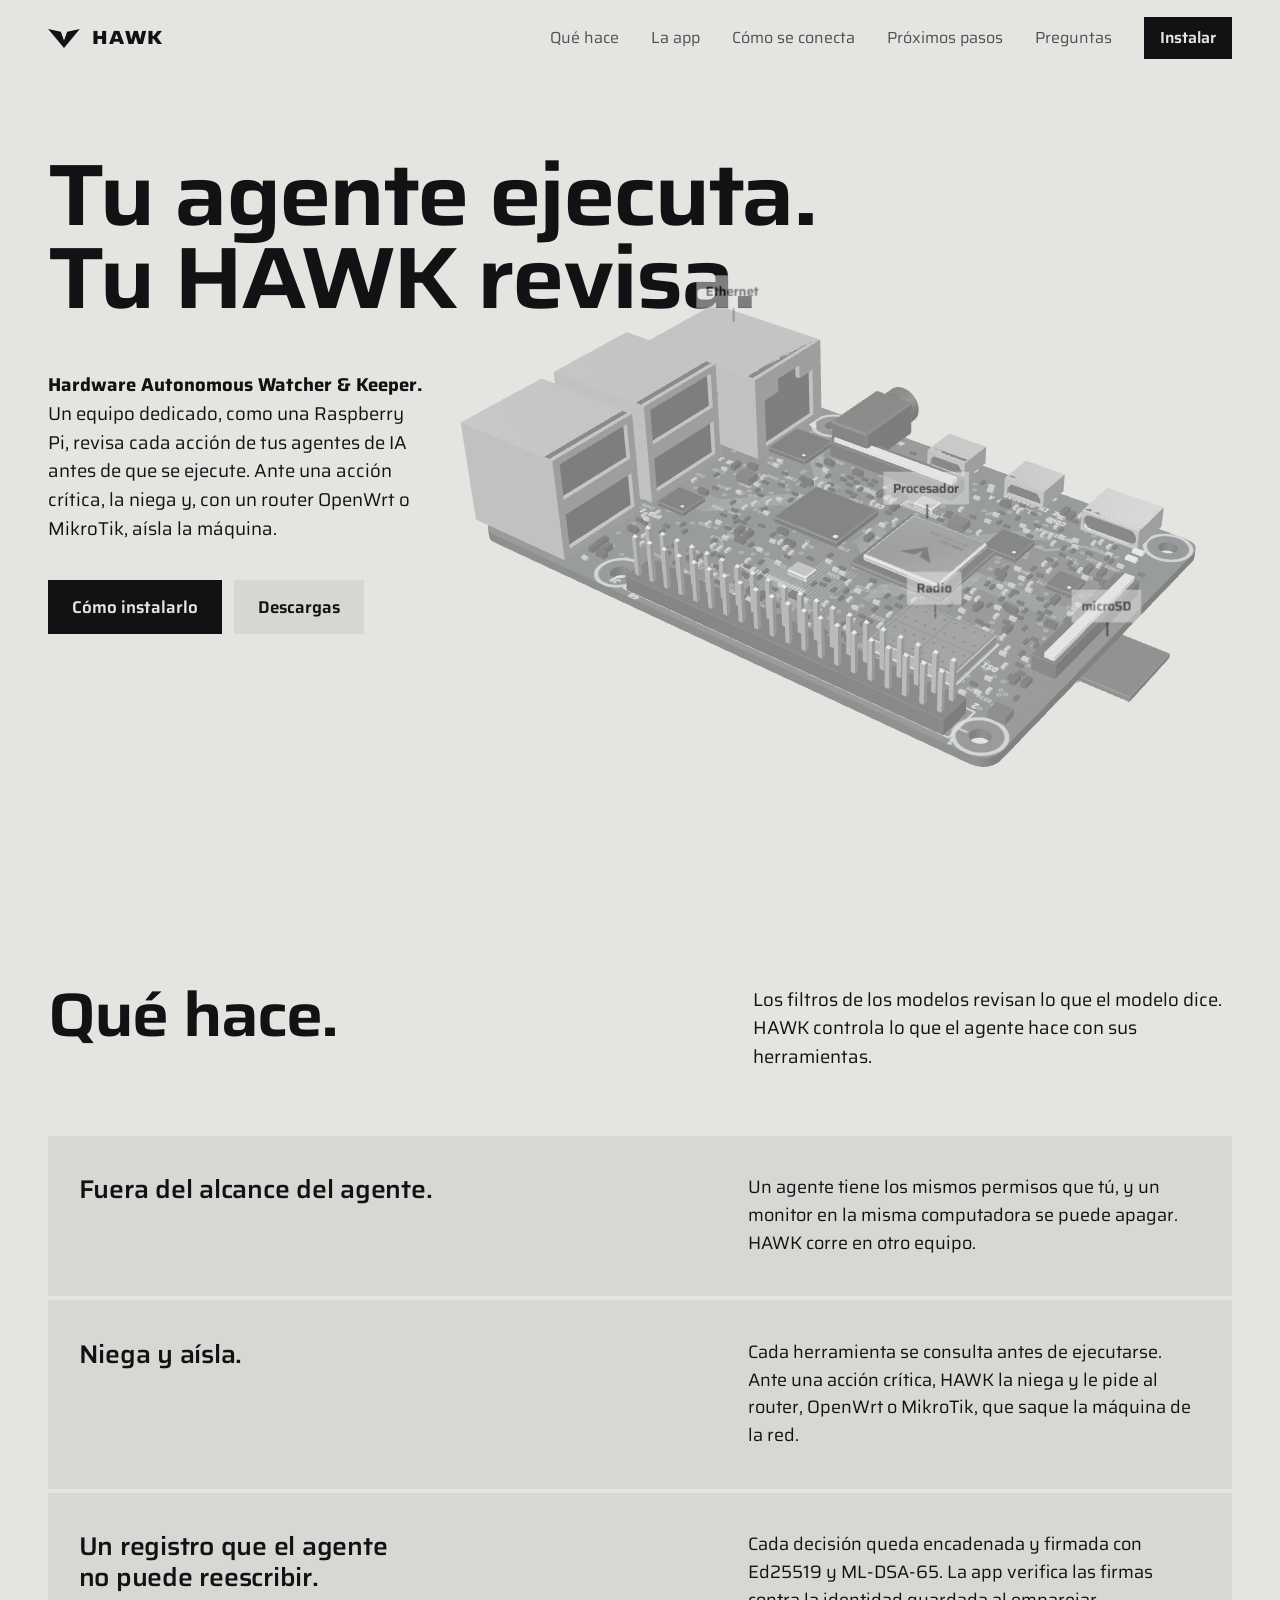
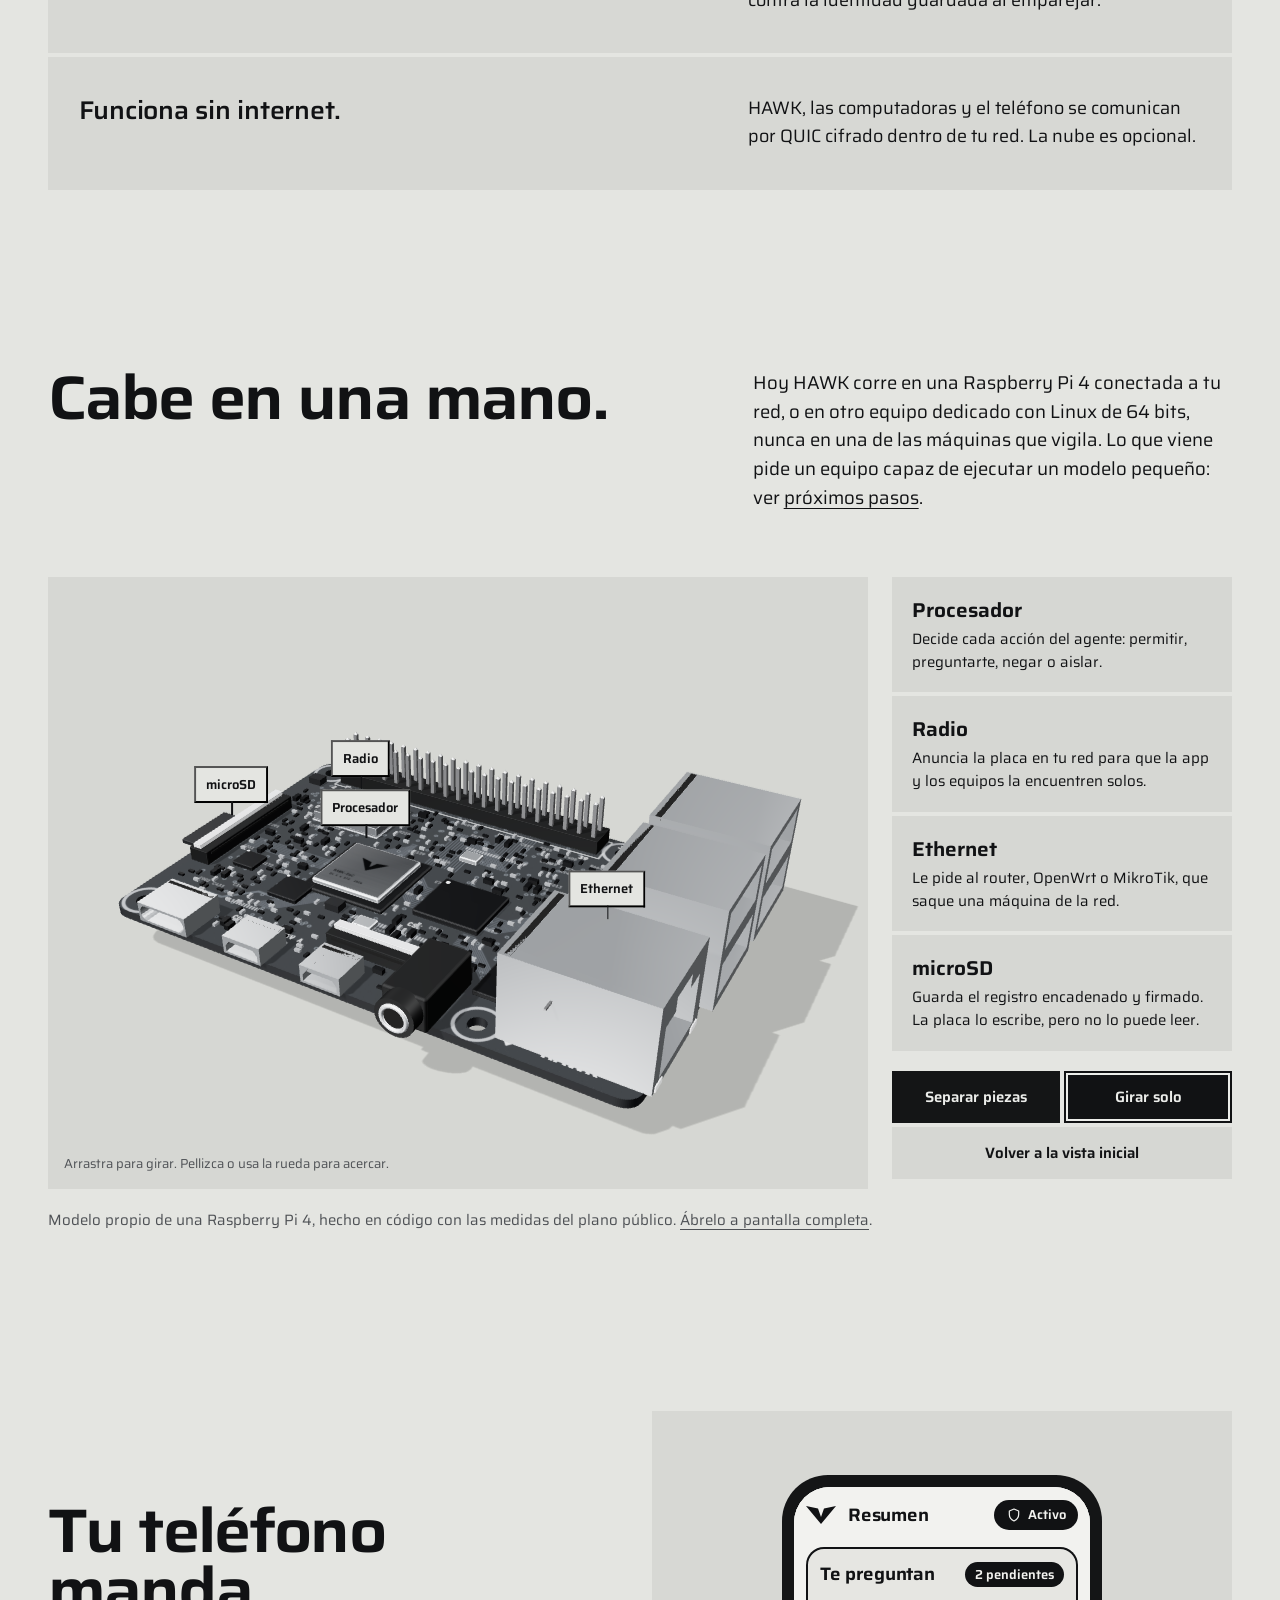
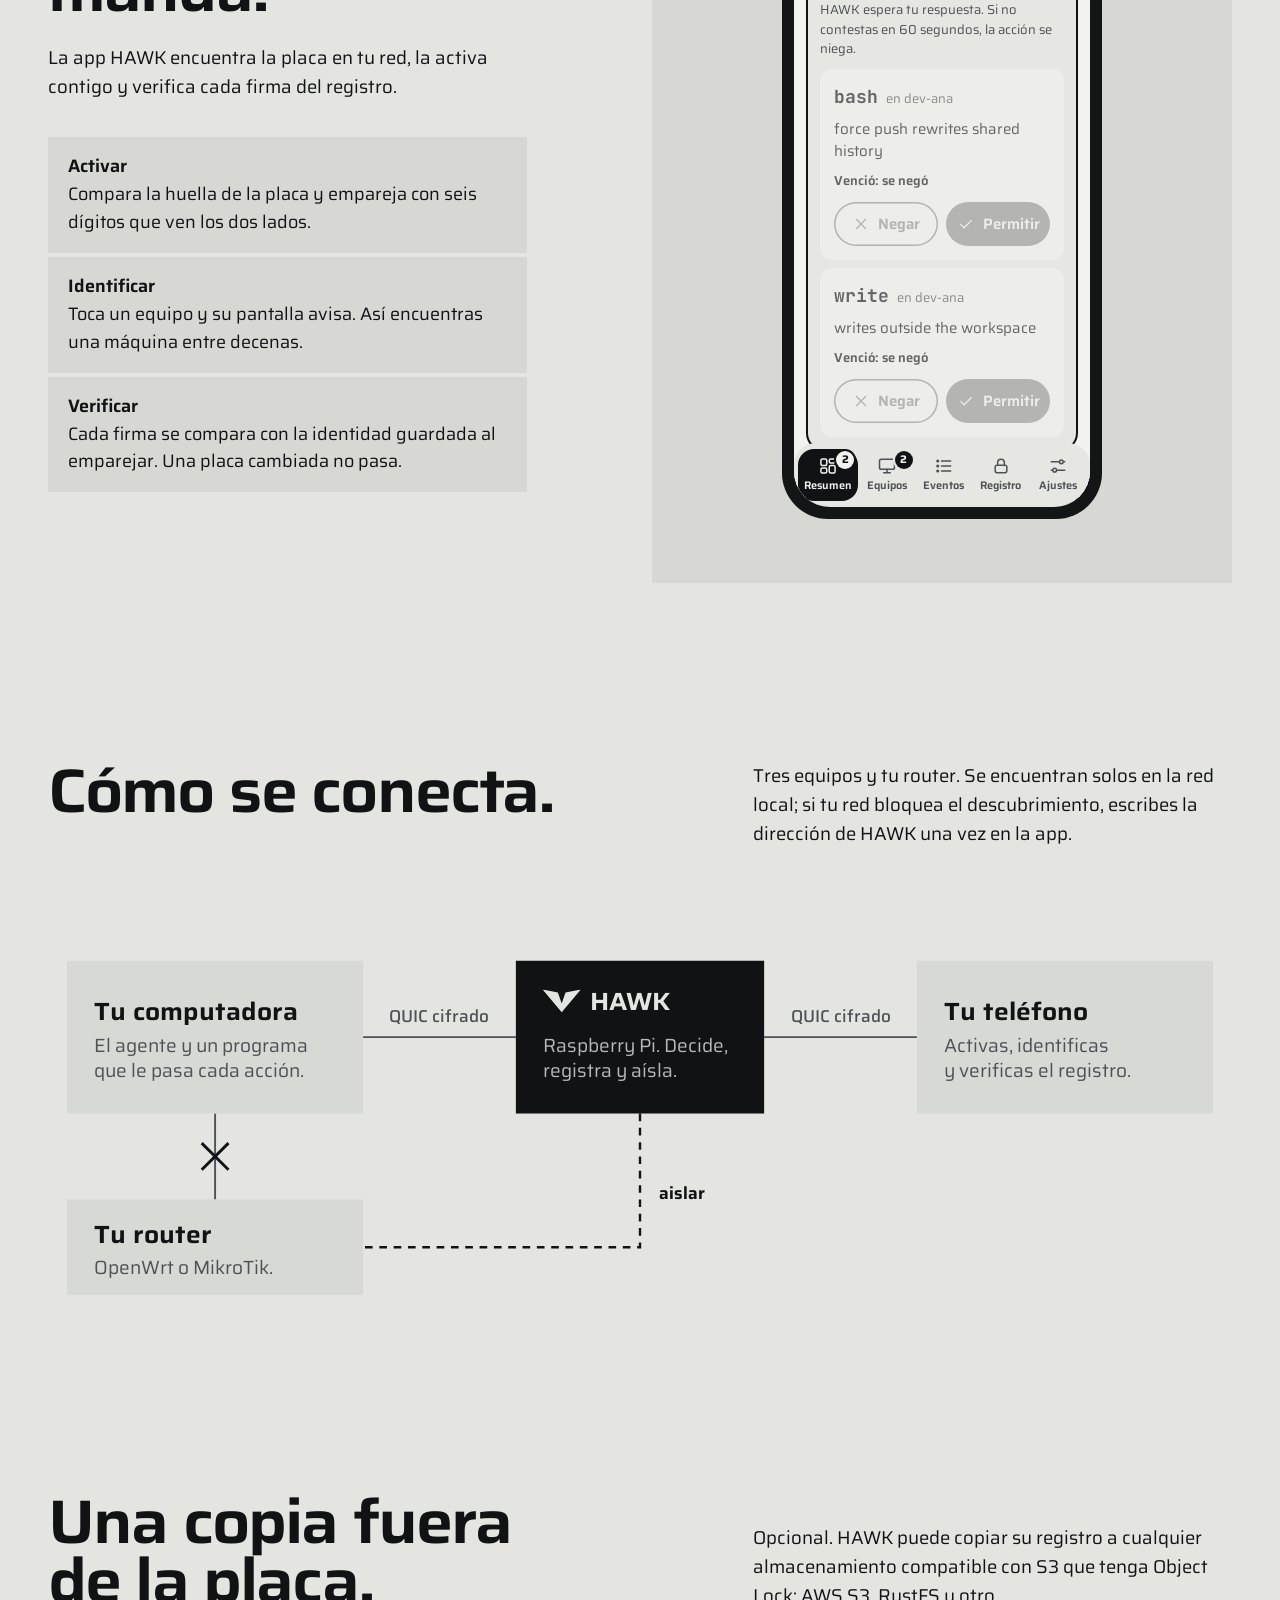
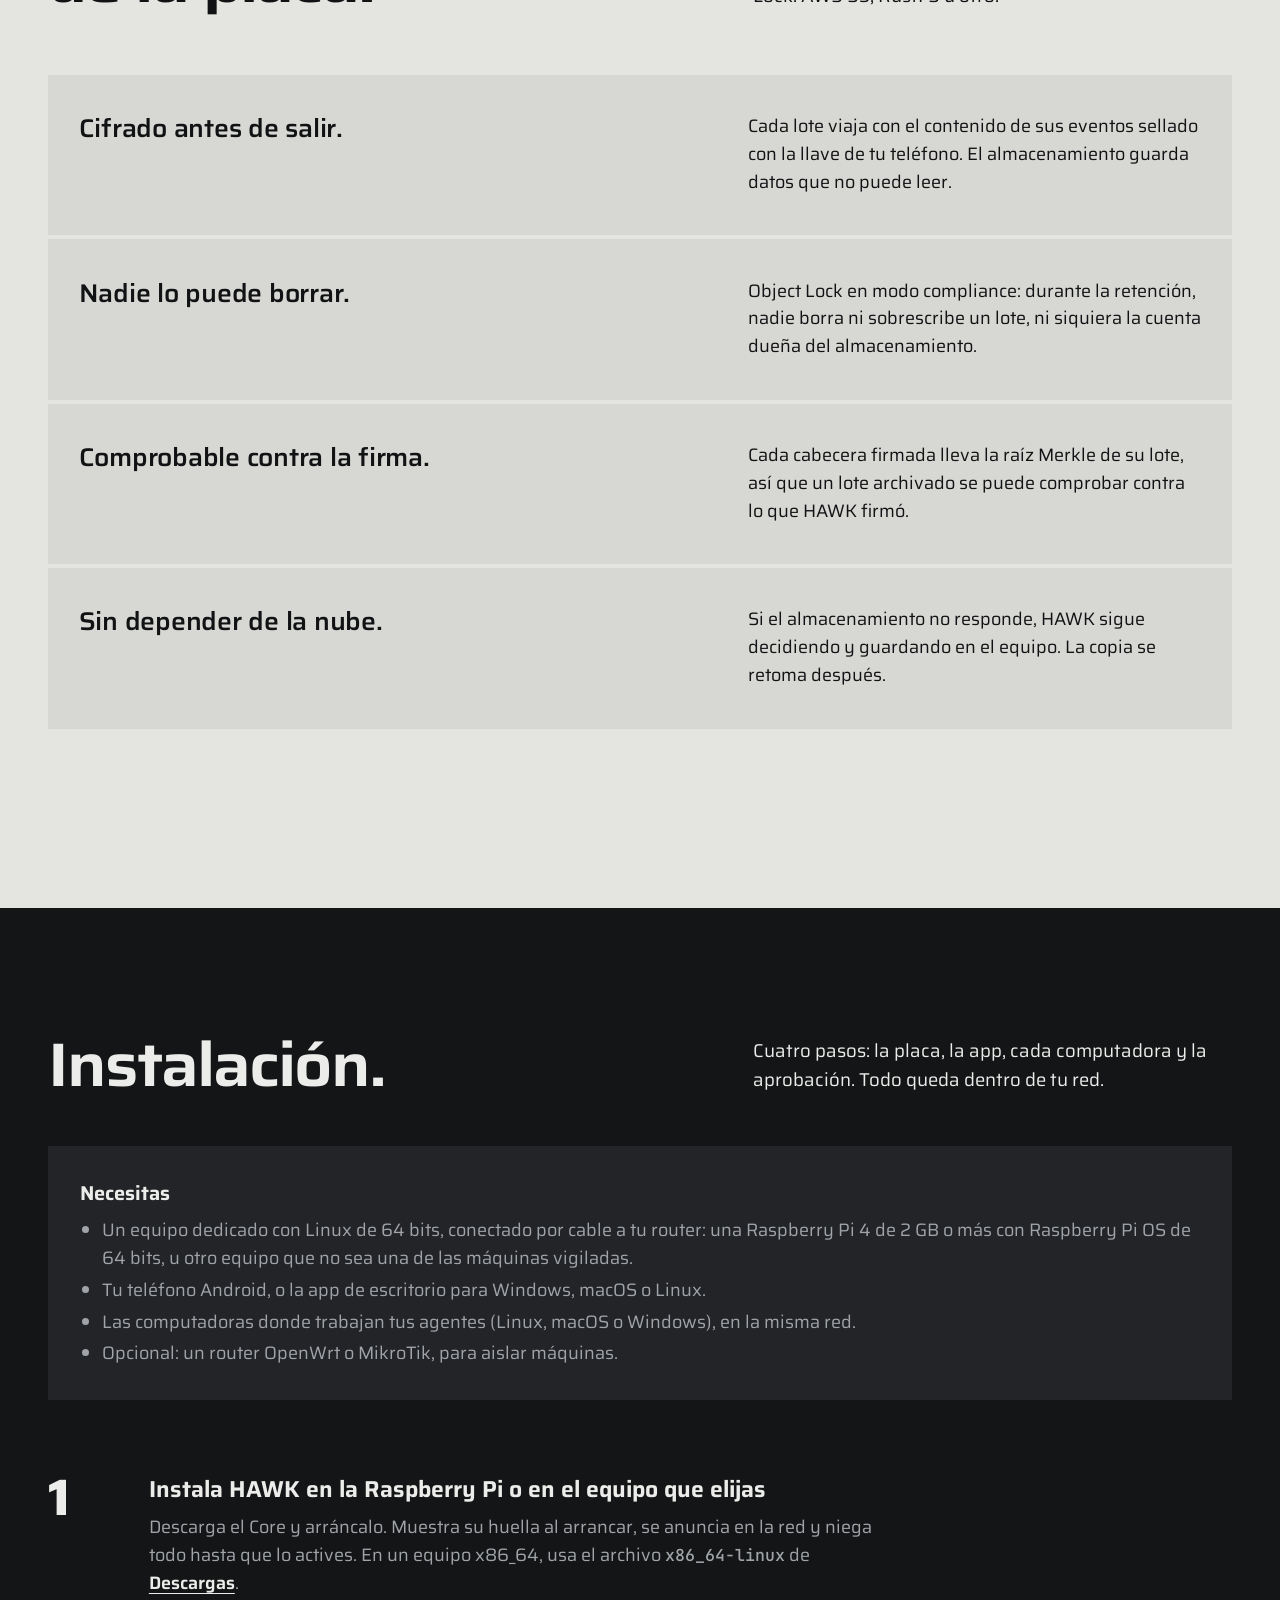
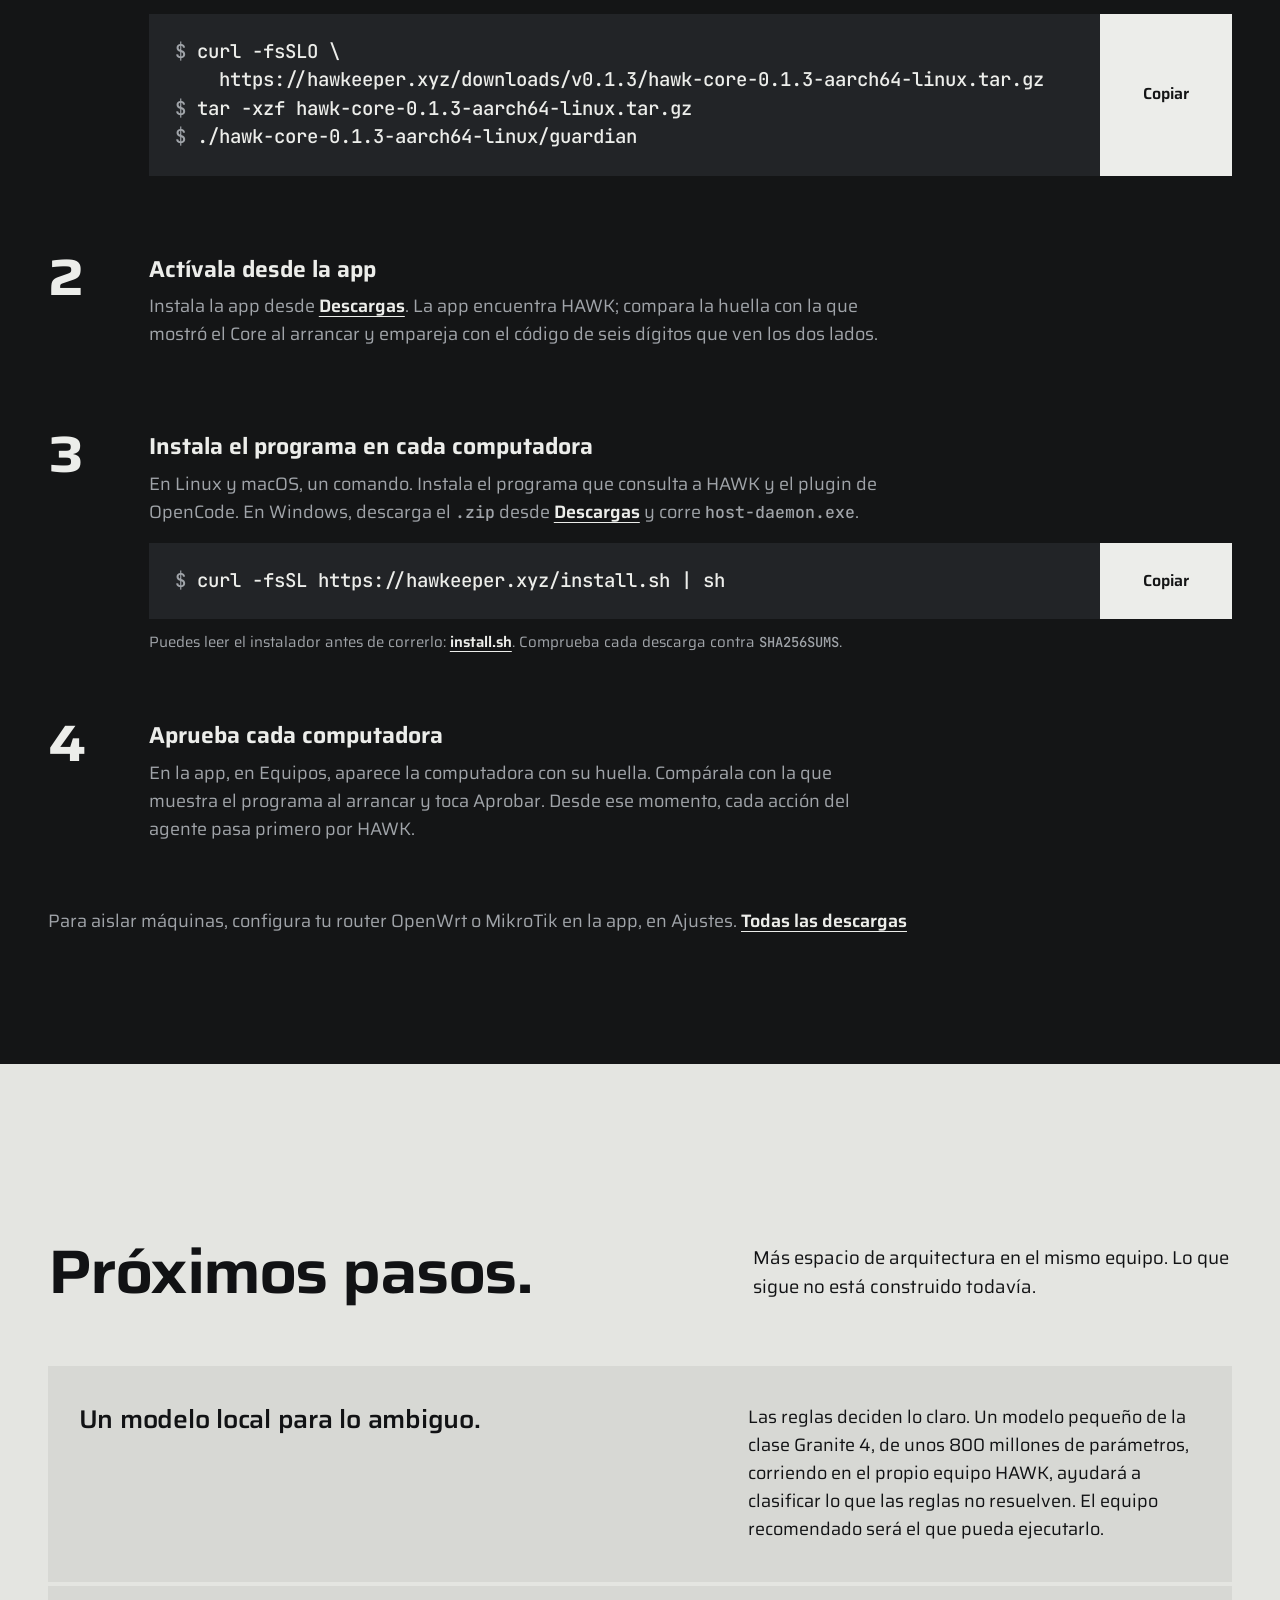
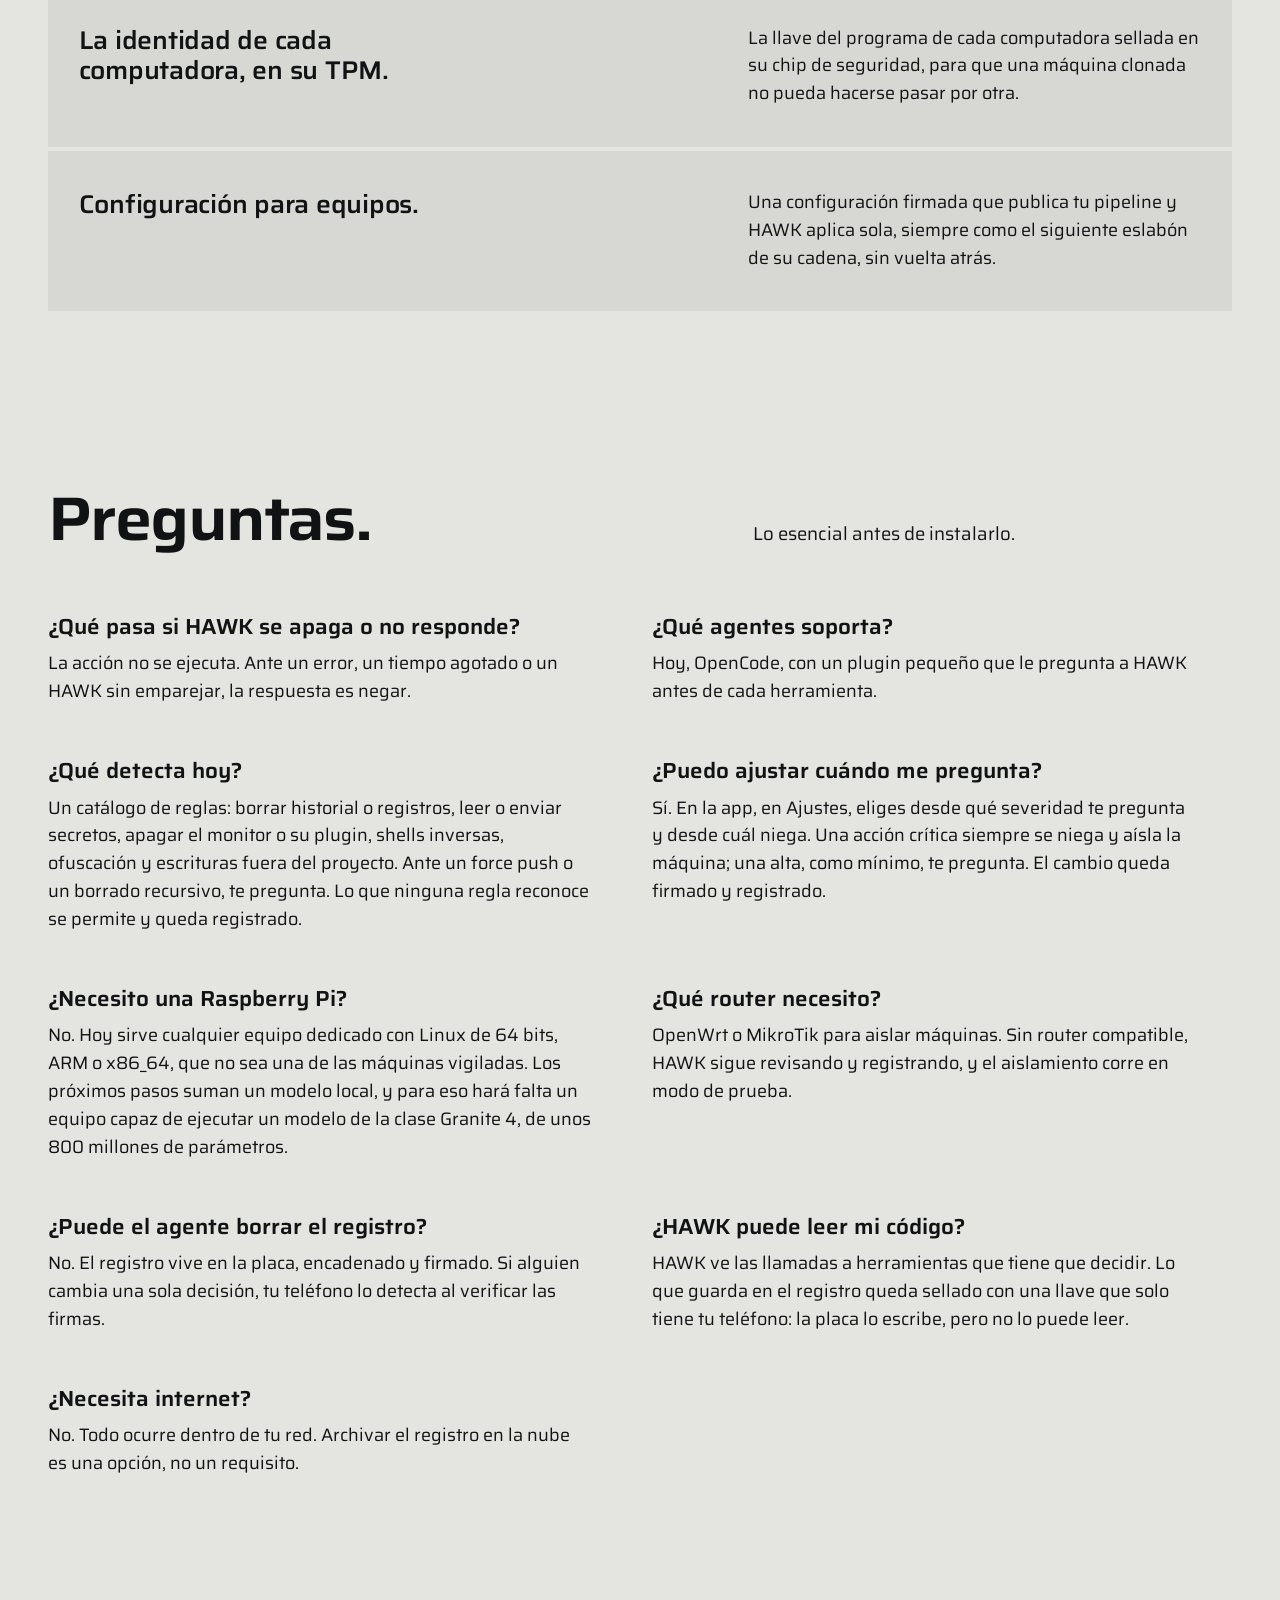
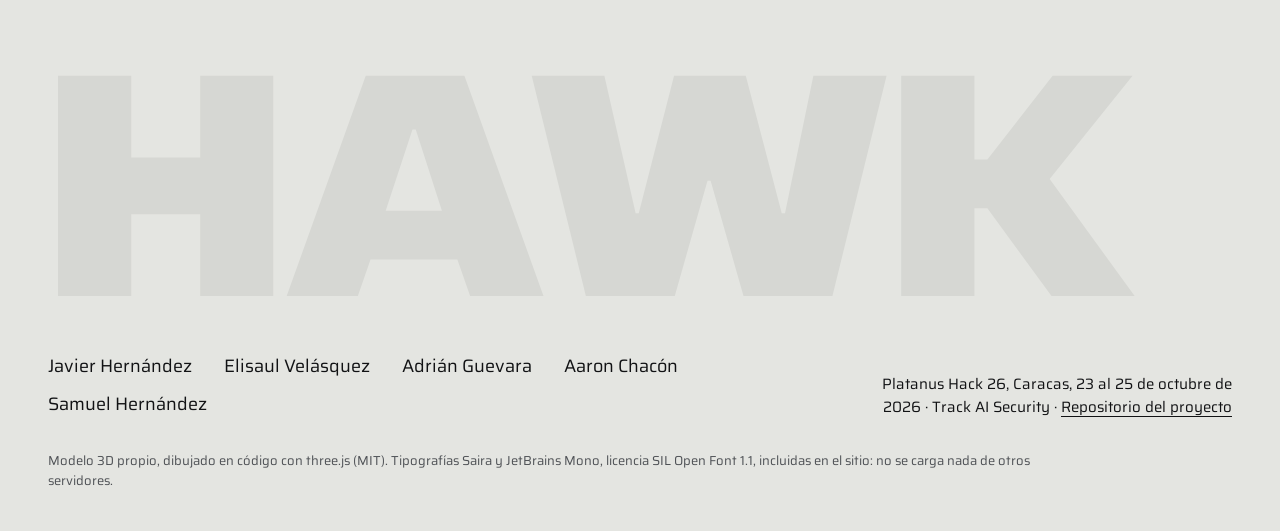
==== misc/landing/index.html @ 06e311ef "chore: installer and landing on 0.1.3; no .idsig next to the APK Co-Authored-By: Claude Opus 5.5 <no" ====
<!doctype html>
<html lang="es">
<head>
<meta charset="utf-8">
<meta name="viewport" content="width=device-width, initial-scale=1">
<title>HAWK</title>
<meta name="description" content="Tu agente ejecuta. Tu HAWK revisa. Un equipo aparte, como una Raspberry Pi, revisa cada acción de tu agente de IA antes de que ocurra.">
<meta property="og:title" content="HAWK">
<meta property="og:description" content="Tu agente ejecuta. Tu HAWK revisa. Un equipo aparte, como una Raspberry Pi, revisa cada acción de tu agente de IA antes de que ocurra.">
<meta property="og:type" content="website">
<meta name="theme-color" content="#E4E5E1">
<link rel="icon" href="hawk-mark.svg" type="image/svg+xml">
<link rel="preload" href="fonts/saira-latin-wdth-normal.woff2" as="font" type="font/woff2" crossorigin>
<script type="importmap">{ "imports": { "three": "./vendor/three.module.min.js" } }</script>
<style>
@font-face { font-family: "Saira"; src: url("fonts/saira-latin-wdth-normal.woff2") format("woff2"); font-weight: 100 900; font-stretch: 50% 125%; font-display: swap; }
@font-face { font-family: "JetBrains Mono"; src: url("fonts/jetbrains-mono-latin-wght-normal.woff2") format("woff2"); font-weight: 100 800; font-display: swap; }
/* Tokens ------------------------------------------------------------------
   Grey and black only. Light grey ground, black ink; the console, the
   install band and the phone are the night surfaces. No hue anywhere.
   Full spec: DESIGN.md next to this file. */
:root {
  --ground: #E4E5E1;
  --raised: #D6D7D3;
  --raised-a: rgba(214, 215, 211, .92);
  --sunk: #CACBC6;
  --ink: #111214;
  --ink-2: #4E5155;
  --line: #B9BAB5;
  --night: #141516;
  --night-2: #222427;
  --night-3: #3A3D41;
  --night-ink: #ECEDEA;
  --night-ink-2: #A0A4A9;

  --sans: "Saira", system-ui, sans-serif;
  --mono: "JetBrains Mono", ui-monospace, Menlo, monospace;
  --margin: clamp(16px, 4vw, 48px);
  --max: 1320px;
  --col-gap: 24px;
  --gap-section: clamp(120px, 14vw, 208px);
  --ease-out: cubic-bezier(.16, 1, .3, 1);
  color-scheme: light;
}

* { box-sizing: border-box; }
html { -webkit-text-size-adjust: 100%; scroll-behavior: smooth; scrollbar-color: #9C9E9A var(--ground); }
body {
  margin: 0; background: var(--ground); color: var(--ink);
  font: 400 18px/1.55 var(--sans); font-variation-settings: "wdth" 100;
  -webkit-font-smoothing: antialiased; overflow-x: hidden; caret-color: var(--ink);
}
::selection { background: var(--ink); color: var(--ground); }
a { color: inherit; text-underline-offset: 4px; text-decoration-thickness: 1px; }
:focus-visible { outline: 2px solid var(--ink); outline-offset: 3px; }
.night :focus-visible, .console :focus-visible { outline-color: var(--night-ink); }
button { font: inherit; color: inherit; }
img { display: block; max-width: 100%; }
p { margin: 0; }
code { font-family: var(--mono); font-size: .86em; font-variant-ligatures: none; }
.frame { width: 100%; max-width: var(--max); margin: 0 auto; padding: 0 var(--margin); }
.grid { display: grid; grid-template-columns: repeat(12, 1fr); column-gap: var(--col-gap); }

/* Type: one family. Saira's width axis does the talking: expanded and heavy
   for display, normal width for reading. Five sizes. */
.d1, .d2 {
  margin: 0; font-weight: 640; letter-spacing: -0.03em; line-height: .96;
  font-variation-settings: "wdth" 116; text-wrap: balance;
}
.d1 { font-size: clamp(46px, 6.8vw, 96px); }
.d2 { font-size: clamp(34px, 4.8vw, 72px); }
.s3 { margin: 0; font-size: clamp(22px, 2vw, 30px); line-height: 1.2; font-weight: 560; letter-spacing: -0.01em; font-variation-settings: "wdth" 108; text-wrap: balance; }
.lede { font-size: clamp(18px, 1.45vw, 21px); max-width: 34rem; }
.small { font-size: 15px; }

/* Bar ---------------------------------------------------------------------- */
.bar .frame { display: flex; align-items: center; justify-content: space-between; height: 76px; }
.wordmark { display: inline-flex; align-items: center; gap: 12px; text-decoration: none;
  font-weight: 760; font-size: 19px; letter-spacing: .06em; font-variation-settings: "wdth" 125; }
.wordmark svg { width: 32px; height: 19px; }
.bar nav { display: flex; align-items: center; gap: 32px; font-size: 16px; }
.bar nav a { text-decoration: none; color: var(--ink-2); transition: color .2s; white-space: nowrap; }
.bar nav a:hover { color: var(--ink); }
.bar nav a.act { color: var(--ground); background: var(--ink); padding: 9px 16px; font-weight: 600; transition: background-color .2s; }
.bar nav a.act:hover { background: var(--ink-2); color: var(--ground); }

/* Buttons: square corners, one fill ----------------------------------------- */
.btn {
  display: inline-flex; align-items: center; height: 54px; padding: 0 24px;
  font: 600 17px var(--sans); text-decoration: none; cursor: pointer; border: 0;
  transition: background-color .2s, color .2s, transform .15s var(--ease-out);
}
.btn:active { transform: translateY(1px); }
.btn.primary { background: var(--ink); color: var(--ground); }
.btn.primary:hover { background: var(--ink-2); }
.btn.plain { background: var(--raised); color: var(--ink); }
.btn.plain:hover { background: var(--sunk); }

/* Hero --------------------------------------------------------------------- */
.hero { padding-top: clamp(40px, 6vw, 88px); }
.hero h1 { grid-column: 1 / -1; }
.hero-copy { grid-column: 1 / span 4; padding-top: clamp(32px, 4vw, 56px); }
.hero-copy .lede { margin-bottom: 36px; }
.actions { display: flex; flex-wrap: wrap; gap: 12px; }
.hero-copy .event { margin-top: 40px; color: var(--ink-2); }
.pi-slot { grid-column: 5 / -1; height: clamp(300px, 38vw, 560px); }
.board-fallback { grid-column: 5 / -1; margin-top: clamp(8px, 2vw, 24px); display: none; }
.no-3d .board-fallback, html:not(.js) .board-fallback { display: block; }
.no-3d .pi-slot, html:not(.js) .pi-slot { display: none; }
.board { display: block; width: 100%; height: auto; overflow: visible; }

/* The board as background: one fixed canvas under everything. */
#pi-bg { position: fixed; inset: 0; width: 100%; height: 100%; z-index: 0; pointer-events: none; opacity: 0; }
.bar, main, footer { position: relative; z-index: 1; }
.pi-tags { position: fixed; inset: 0; z-index: 3; pointer-events: none; opacity: 0; transition: opacity .4s; }
.ptag {
  position: absolute; left: 0; top: 0; pointer-events: auto; white-space: nowrap; text-decoration: none;
  font: 600 13px var(--sans); background: var(--ground); color: var(--ink); padding: 6px 10px;
  transition: background-color .2s, color .2s; will-change: transform;
}
.ptag::after { content: ""; position: absolute; left: 50%; top: 100%; width: 1.5px; height: 14px; background: var(--ink); }
.ptag:hover { background: var(--ink); color: var(--ground); }

/* Board drawing: a geometric diagram, not a picture */
.b-pcb { fill: var(--raised); stroke: var(--line); stroke-width: 2; }
.b-part { fill: var(--sunk); stroke: #8E9195; stroke-width: 2; }
.b-hot { fill: var(--sunk); stroke: var(--ink); stroke-width: 3.5; }
.b-pin { fill: #7A7D81; }
.b-trace { fill: none; stroke: #BDBEB9; stroke-width: 3; stroke-linecap: round; stroke-linejoin: round; }
.b-live { fill: none; stroke: var(--ink); stroke-width: 3.5; stroke-linecap: round; stroke-linejoin: round; }
.b-hole { fill: var(--ground); stroke: #8E9195; stroke-width: 2; }
.b-lead { fill: none; stroke: var(--ink); stroke-width: 1.5; }
.b-dot { fill: var(--ink); }
.b-t { fill: var(--ink); font: 600 25px var(--sans); font-variation-settings: "wdth" 110; }
.b-s { fill: var(--ink-2); font: 400 21px var(--sans); }
.b-ghost { fill: none; stroke: #8E9195; stroke-width: 2; stroke-dasharray: 6 6; }
.parts-list { display: none; }

/* Stream: real decisions scrolling, the way the event runs its sponsors ---- */
.stream { margin-top: clamp(48px, 6vw, 80px); background: var(--night); color: var(--night-ink); overflow: hidden; }
.stream-track { display: flex; gap: 56px; width: max-content; padding: 18px 0; animation: run 48s linear infinite; }
.stream span { white-space: nowrap; }
.stream code { color: var(--night-ink-2); font-size: 14px; }
.stream b { font-weight: 600; font-size: 15px; margin-left: 12px; }
.stream b.no { color: var(--night); background: var(--night-ink); padding: 2px 8px; }
@keyframes run { to { transform: translateX(-50%); } }

/* Sections ----------------------------------------------------------------- */
.section { padding-top: var(--gap-section); }
.section-head { margin-bottom: clamp(40px, 5vw, 72px); }
.section-head h2 { grid-column: 1 / span 7; }
.section-head .lede { grid-column: 8 / -1; align-self: end; }

/* Try it: the live thing --------------------------------------------------- */
.try { display: grid; grid-template-columns: 5fr 7fr; gap: var(--col-gap); align-items: stretch; }
.picker { display: grid; gap: 4px; align-content: start; }
.pick {
  display: grid; grid-template-columns: 1fr auto; align-items: center; gap: 16px; text-align: left;
  background: var(--raised-a); border: 0; padding: 18px 20px; cursor: pointer;
  transition: background-color .2s, color .2s, transform .15s var(--ease-out);
}
.pick:hover { background: var(--sunk); }
.pick:active { transform: translateX(2px); }
.pick[aria-pressed="true"] { background: var(--ink); color: var(--ground); }
.pick code { font-size: 15px; overflow-wrap: anywhere; }
.pick .tool { opacity: .6; margin-right: 8px; }
.pick .go { font-size: 14px; font-weight: 600; white-space: nowrap; }

.console { background: var(--night); color: var(--night-ink); display: flex; flex-direction: column; min-height: 480px; outline: 2px solid transparent; outline-offset: -2px; transition: outline-color .3s; }
.console.cut { outline-color: var(--night-ink); }
.console-top { display: flex; justify-content: space-between; gap: 16px; padding: 18px 22px; background: var(--night-2); font-size: 15px; color: var(--night-ink-2); }
.net { display: inline-flex; align-items: center; gap: 10px; transition: color .3s; }
.net i { width: 9px; height: 9px; background: var(--night-ink-2); transition: background-color .3s; }
.console.cut .net { color: var(--night-ink); }
.console.cut .net i { background: var(--night-ink); }
.log { list-style: none; margin: 0; padding: 14px 0; flex: 1; }
.log li { padding: 14px 22px; display: grid; grid-template-columns: 1fr auto; gap: 8px 20px; align-items: baseline; }
.log .call { font-size: 15px; overflow-wrap: anywhere; }
.log .call .tool { color: var(--night-ink-2); margin-right: 8px; }
.log .why { grid-column: 1 / -1; font-size: 15px; color: var(--night-ink-2); }
.verdict { font-size: 14px; font-weight: 650; padding: 4px 10px; background: var(--night-2); color: var(--night-ink-2); white-space: nowrap; outline: 1.5px solid transparent; outline-offset: -1.5px; }
.verdict[data-v="allow"] { color: var(--night-ink); }
.verdict[data-v="ask"] { color: var(--night-ink); background: var(--night-3); }
.verdict[data-v="deny"] { color: var(--night-ink); background: transparent; outline-color: var(--night-ink); }
.verdict[data-v="contain"] { color: var(--night); background: var(--night-ink); }
.console-foot { display: flex; justify-content: space-between; align-items: center; padding: 14px 22px 18px; font-size: 14px; color: var(--night-ink-2); }
.reset { background: none; border: 0; color: var(--night-ink); cursor: pointer; text-decoration: underline; text-underline-offset: 4px; font-size: 14px; padding: 6px 0; }
.reset:hover { color: #fff; }

/* Why another device: claim, then proof ------------------------------------ */
.claims { list-style: none; margin: 0; padding: 0; display: grid; gap: 4px; }
.claims li { background: var(--raised-a); padding: clamp(28px, 3vw, 40px) clamp(20px, 2.4vw, 32px); }
.claims .s3 { grid-column: 1 / span 6; }
.claims p { grid-column: 8 / -1; }

/* Hardware: the board in 3D, in the page ----------------------------------- */
.explorer { display: grid; grid-template-columns: minmax(0, 1fr) 340px; gap: var(--col-gap); }
.stage { position: relative; background: var(--raised); height: clamp(440px, 68vh, 720px); overflow: hidden; touch-action: pan-y; }
.stage canvas { display: block; width: 100%; height: 100%; cursor: grab; touch-action: none; }
.stage canvas:active { cursor: grabbing; }
.stage .hint { position: absolute; left: 16px; bottom: 14px; font-size: 13px; color: var(--ink-2); pointer-events: none; }
.stage .loading { position: absolute; inset: 0; display: grid; place-items: center; padding: 24px; text-align: center; color: var(--ink-2); font-size: 15px; }
.stage .ptag { background: var(--ground); }
.stage .ptag[aria-pressed="true"] { background: var(--ink); color: var(--ground); }
.stage .ptag.far { opacity: .35; }
.stage.picked .ptag:not([aria-pressed="true"]) { opacity: 0; pointer-events: none; }
.side { display: flex; flex-direction: column; gap: 4px; min-width: 0; }
.part { text-align: left; background: var(--raised); border: 0; padding: 18px 20px; cursor: pointer; transition: background-color .2s, color .2s, transform .15s var(--ease-out); }
.part:hover { background: var(--sunk); }
.part:active { transform: translateX(2px); }
.part[aria-pressed="true"] { background: var(--ink); color: var(--ground); }
.part strong { display: block; font-weight: 640; font-size: 20px; font-variation-settings: "wdth" 108; }
.part span { display: block; font-size: 15px; margin-top: 2px; }
.controls { display: grid; grid-template-columns: 1fr 1fr; gap: 4px; margin-top: 16px; }
.ctl { border: 0; background: var(--night); color: var(--night-ink); font: 600 15px var(--sans); padding: 14px 12px; cursor: pointer; transition: background-color .2s; }
.ctl:hover { background: var(--night-2); }
.ctl[aria-pressed="true"] { background: var(--ink); outline: 2px solid var(--night-ink); outline-offset: -4px; }
.ctl.wide { grid-column: 1 / -1; background: var(--raised); color: var(--ink); }
.ctl.wide:hover { background: var(--sunk); }
.hw-link { margin-top: 20px; color: var(--ink-2); }

/* The phone: the real app (app/, a copy of witness/ui) in a frame ------------------------ */
.phone-row { align-items: center; }
.phone-copy { grid-column: 1 / span 5; }
.phone-copy .lede { margin-top: 24px; }
.does { list-style: none; margin: 36px 0 0; padding: 0; display: grid; gap: 4px; }
.does li { background: var(--raised-a); padding: 16px 20px; }
.does strong { display: block; font-weight: 620; }
.phone-stage { grid-column: 7 / -1; display: flex; justify-content: center; background: var(--raised-a); padding: clamp(32px, 5vw, 64px) 16px; }
.phone { width: 320px; max-width: 100%; background: var(--night); border-radius: 46px; padding: 12px; }
.screen { display: block; width: 100%; height: 620px; border: 0; background: #F2F2EF; border-radius: 36px; }

/* Install: the one dark band ----------------------------------------------- */
.install { margin-top: var(--gap-section); background: var(--night); color: var(--night-ink); padding: clamp(88px, 10vw, 148px) 0; }
.install .section-head { margin-bottom: clamp(36px, 4vw, 56px); }
.cmd { display: flex; align-items: stretch; background: var(--night-2); }
.cmd pre { margin: 0; flex: 1; padding: 24px 26px; overflow-x: auto; font: 500 clamp(14px, 1.5vw, 19px)/1.5 var(--mono); }
.cmd pre .q { color: var(--night-ink-2); }
.copy { flex: none; min-width: 132px; background: var(--night-ink); color: var(--night); border: 0; cursor: pointer; font-weight: 600; font-size: 16px; padding: 0 22px; transition: background-color .2s; }
.copy:hover, .copy.done { background: #fff; }
.install a { color: var(--night-ink); font-weight: 600; }
.install code { font: 500 .92em var(--mono); }
.need { background: var(--night-2); padding: clamp(22px, 3vw, 32px); }
.need strong { display: block; font-weight: 650; font-size: 20px; margin-bottom: 8px; }
.need ul { margin: 0; padding-left: 1.2em; color: var(--night-ink-2); }
.need li + li { margin-top: 4px; }
.guide { list-style: none; counter-reset: s; margin: clamp(48px, 6vw, 72px) 0 0; padding: 0; display: grid; gap: clamp(40px, 5vw, 64px); }
.guide > li { counter-increment: s; display: grid; grid-template-columns: clamp(48px, 6vw, 88px) 1fr; column-gap: var(--col-gap); }
.guide > li::before { content: counter(s); grid-row: 1 / span 9; font-weight: 700; font-size: clamp(40px, 4vw, 56px); line-height: 1; font-variation-settings: "wdth" 120; }
.guide h3 { margin: 0 0 6px; font-weight: 650; font-size: clamp(20px, 1.8vw, 24px); }
.guide p { margin: 0 0 16px; max-width: 46rem; color: var(--night-ink-2); }
.guide .cmd { margin: 0 0 12px; min-width: 0; }
.guide .small { margin: 0; }
.downloads { margin: clamp(32px, 4vw, 48px) 0 0; color: var(--night-ink-2); }
.downloads a { color: var(--night-ink); font-weight: 600; }

/* How it connects: a diagram ------------------------------------------------ */
.net-diagram { display: block; width: 100%; height: auto; }
.n-box { fill: var(--raised); fill-opacity: .86; }
.n-hawk { fill: var(--ink); }
.n-t { fill: var(--ink); font: 650 26px var(--sans); font-variation-settings: "wdth" 112; }
.n-t.dark { fill: var(--ground); }
.n-s { fill: var(--ink-2); font: 400 20px var(--sans); }
.n-s.dark { fill: #B4B7BB; }
.n-link { stroke: var(--ink-2); stroke-width: 2; fill: none; }
.n-cut { stroke: var(--ink); stroke-width: 2.5; fill: none; stroke-dasharray: 8 7; }
.n-l { fill: var(--ink-2); font: 500 18px var(--sans); }
.n-l.hot { fill: var(--ink); font-weight: 650; }
.pieces-list { display: none; }

/* Questions: plain text in two columns, no panels -------------------------- */
.faq { margin: 0; display: grid; grid-template-columns: repeat(2, 1fr); gap: clamp(36px, 4vw, 56px) var(--col-gap); }
.faq dt { font-size: clamp(20px, 1.7vw, 24px); font-weight: 600; line-height: 1.25; font-variation-settings: "wdth" 106; margin-bottom: 10px; max-width: 30rem; }
.faq dd { margin: 0; max-width: 34rem; }

/* Not ---------------------------------------------------------------------- */
.nots { grid-template-columns: repeat(3, 1fr); display: grid; gap: var(--col-gap); }
.nots p { margin-top: 10px; max-width: 24rem; }

/* Close -------------------------------------------------------------------- */
footer { padding: var(--gap-section) 0 40px; }
.giant { display: block; font-weight: 800; letter-spacing: -0.03em; line-height: .8;
  font-variation-settings: "wdth" 125; font-size: clamp(88px, 25vw, 360px); color: var(--raised); margin: 0 0 40px -0.04em; user-select: none; }
.foot { row-gap: 32px; align-items: end; }
.team { grid-column: 1 / span 8; list-style: none; margin: 0; padding: 0; display: flex; flex-wrap: wrap; gap: 10px 32px; }
.team a { text-decoration: none; }
.team a:hover { text-decoration: underline; }
.event-foot { grid-column: 9 / -1; text-align: right; }
.credits { grid-column: 1 / -1; font-size: 13px; color: var(--ink-2); max-width: 64rem; }

/* Motion: the board's current runs once on load; each section's parts arrive
   in order as it enters. Hidden states exist only when motion is allowed. */
@media (prefers-reduced-motion: no-preference) {
  .js .b-live { stroke-dasharray: 1; stroke-dashoffset: 1; }
  .js .ran .b-live { stroke-dashoffset: 0; transition: stroke-dashoffset 1.6s var(--ease-out) .2s; }
  .js .b-call { opacity: 0; transition: opacity .6s var(--ease-out); }
  .js .ran .b-call { opacity: 1; }
  .js .ran .b-call:nth-of-type(1) { transition-delay: 1.1s; }
  .js .ran .b-call:nth-of-type(2) { transition-delay: 1.25s; }
  .js .ran .b-call:nth-of-type(3) { transition-delay: 1.4s; }
  .js .ran .b-call:nth-of-type(4) { transition-delay: 1.55s; }
  .js [data-r] { opacity: 0; transform: translateY(22px); transition: opacity .7s var(--ease-out), transform .9s var(--ease-out); transition-delay: calc(var(--i, 0) * 80ms); }
  .js [data-r].in { opacity: 1; transform: none; }
  .log li { animation: arrive .5s var(--ease-out) both; }
}
@keyframes arrive { from { opacity: 0; transform: translateY(8px); } }
@media (prefers-reduced-motion: reduce) {
  html { scroll-behavior: auto; }
  .stream-track { animation: none; flex-wrap: wrap; width: auto; padding: 18px var(--margin); gap: 12px 40px; }
  .stream-track [aria-hidden] { display: none; }
}

/* Tablet and phone --------------------------------------------------------- */
@media (max-width: 900px) {
  .bar nav a:not(.act) { display: none; }
}
@media (max-width: 980px) {
  .hero-copy, .pi-slot, .board-fallback { grid-column: 1 / -1; }
  .pi-slot { height: clamp(260px, 62vw, 460px); }
  .board-fallback { margin-top: 48px; }
  .section-head h2, .section-head .lede { grid-column: 1 / -1; }
  .section-head .lede { margin-top: 20px; }
  .try { grid-template-columns: 1fr; }
  .claims .s3, .claims p { grid-column: 1 / -1; }
  .claims p { margin-top: 12px; }
  .phone-copy, .phone-stage { grid-column: 1 / -1; }
  .phone-stage { margin-top: 48px; }
  .explorer { grid-template-columns: 1fr; }
  .stage { height: clamp(360px, 62vh, 540px); }
}
@media (max-width: 680px) {
  body { font-size: 17px; }
  .d1 { font-size: 9vw; font-variation-settings: "wdth" 100; letter-spacing: -0.02em; }
  .bar nav a:not(.act) { display: none; }
  .b-call { display: none; }
  .pi-slot { height: 78vw; }
  .parts-list { display: grid; gap: 4px; list-style: none; padding: 0; margin: 24px 0 0; }
  .parts-list li { background: var(--raised); padding: 14px 16px; }
  .parts-list strong { display: block; font-weight: 620; }
  .parts-list span { font-size: 15px; }
  .ptag { font-size: 12px; padding: 5px 8px; }
  .steps, .nots, .faq { grid-template-columns: 1fr; }
  .cmd { flex-direction: column; }
  .cmd pre { white-space: pre-wrap; overflow-wrap: anywhere; }
  .copy { min-height: 52px; }
  .net-diagram { display: none; }
  .pieces-list { display: grid; gap: 4px; list-style: none; padding: 0; margin: 0; }
  .pieces-list li { background: var(--raised); padding: 20px; }
  .pieces-list li.hot { background: var(--ink); color: var(--ground); }
  .pieces-list strong { display: block; font-size: 20px; font-weight: 650; }
  .pieces-list span { font-size: 15px; }
  .console { min-height: 0; }
  .team, .event-foot { grid-column: 1 / -1; }
  .event-foot { text-align: left; }
}
</style>
</head>
<body>

<canvas id="pi-bg" aria-hidden="true"></canvas>
<div class="pi-tags" id="pi-tags" aria-hidden="true">
  <a class="ptag" href="#hardware" data-part="radio" tabindex="-1">Radio</a>
  <a class="ptag" href="#hardware" data-part="soc" tabindex="-1">Procesador</a>
  <a class="ptag" href="#hardware" data-part="eth" tabindex="-1">Ethernet</a>
  <a class="ptag" href="#hardware" data-part="sd" tabindex="-1">microSD</a>
</div>

<svg width="0" height="0" style="position:absolute" aria-hidden="true">
  <defs>
    <!-- The mark, B2 "Plumas": thick tips cut on a slant like the ends of
         wing feathers, narrowing to a point. -->
    <symbol id="hawk-v" viewBox="0 0 60 36">
      <path d="M0 0 L24 5 L30 22 L36 5 L60 0 L30 36 Z" fill="currentColor"/>
    </symbol>
  </defs>
</svg>

<header class="bar">
  <div class="frame">
    <a class="wordmark" href="#" aria-label="HAWK, inicio"><svg aria-hidden="true"><use href="#hawk-v"/></svg>HAWK</a>
    <nav aria-label="Secciones">
      <a href="#por-que">Qué hace</a>
      <a href="#telefono">La app</a>
      <a href="#conexion">Cómo se conecta</a>
      <a href="#siguiente">Próximos pasos</a>
      <a href="#preguntas">Preguntas</a>
      <a class="act" href="#instalar">Instalar</a>
    </nav>
  </div>
</header>

<main>
  <section class="hero">
    <div class="frame grid">
      <h1 class="d1">Tu agente ejecuta.<br>Tu HAWK revisa.</h1>

      <div class="hero-copy">
        <p class="lede"><strong>Hardware Autonomous Watcher &amp; Keeper.</strong> Un equipo dedicado, como una Raspberry Pi, revisa cada acción de tus agentes de IA antes de que se ejecute. Ante una acción crítica, la niega y, con un router OpenWrt o MikroTik, aísla la máquina.</p>
        <div class="actions">
          <a class="btn primary" href="#instalar">Cómo instalarlo</a>
          <a class="btn plain" href="downloads/">Descargas</a>
        </div>
      </div>

      <div class="pi-slot" data-pi-slot aria-hidden="true"></div>

      <div class="board-fallback" id="board">
        <svg class="board" viewBox="-70 -150 1240 870" role="img" aria-labelledby="board-t">
          <title id="board-t">Raspberry Pi vista desde arriba, con las piezas que usa HAWK: el procesador decide, la radio lo anuncia en tu red, el puerto Ethernet habla con el firewall y la microSD guarda el registro.</title>
          <rect class="b-pcb" x="0" y="0" width="850" height="560" rx="30"/>
          <circle class="b-hole" cx="35" cy="35" r="15"/><circle class="b-hole" cx="615" cy="35" r="15"/>
          <circle class="b-hole" cx="35" cy="525" r="15"/><circle class="b-hole" cx="615" cy="525" r="15"/>
          <path class="b-trace" d="M350 220 H420 M350 260 H420 M350 280 H420"/>
          <path class="b-trace" d="M275 320 V420 H160 V520"/>
          <path class="b-trace" d="M300 320 V400 H340 V520"/>
          <path class="b-trace" d="M250 320 V460 H230 V520"/>
          <path class="b-trace" d="M350 200 H560 V120 H680"/>
          <path class="b-trace" d="M520 310 V350 H680"/>
          <rect class="b-part" x="80" y="10" width="504" height="54" rx="4"/>
          <g id="pins"></g>
          <rect class="b-part" x="420" y="180" width="140" height="130" rx="6"/>
          <rect class="b-part" x="680" y="30" width="190" height="140" rx="4"/>
          <rect class="b-part" x="680" y="200" width="190" height="140" rx="4"/>
          <rect class="b-part" x="60" y="520" width="90" height="56" rx="10"/>
          <rect class="b-part" x="200" y="520" width="72" height="44" rx="6"/>
          <rect class="b-part" x="320" y="520" width="72" height="44" rx="6"/>
          <circle class="b-part" cx="500" cy="540" r="26"/>
          <rect class="b-hot" x="190" y="170" width="160" height="150" rx="8"/>
          <rect class="b-part" x="222" y="202" width="96" height="86" rx="4"/>
          <rect class="b-hot" x="70" y="100" width="100" height="70" rx="4"/>
          <rect class="b-hot" x="680" y="380" width="190" height="160" rx="4"/>
          <rect class="b-part" x="730" y="420" width="90" height="70" rx="2"/>
          <rect class="b-ghost" x="-24" y="230" width="90" height="110" rx="6"/>
          <path class="b-live" pathLength="1" d="M190 210 H120 V170"/>
          <path class="b-live" pathLength="1" d="M350 300 H600 V460 H680"/>
          <path class="b-live" pathLength="1" d="M190 285 H66"/>
          <g class="b-call">
            <path class="b-lead" d="M120 100 V-60 H-40"/><circle class="b-dot" cx="120" cy="100" r="5"/>
            <text class="b-t" x="-40" y="-100">Radio</text>
            <text class="b-s" x="-40" y="-72">Se anuncia en tu red.</text>
          </g>
          <g class="b-call">
            <path class="b-lead" d="M270 170 V-60 H360"/><circle class="b-dot" cx="270" cy="170" r="5"/>
            <text class="b-t" x="360" y="-100">Procesador</text>
            <text class="b-s" x="360" y="-72">Decide cada acción del agente.</text>
          </g>
          <g class="b-call">
            <path class="b-lead" d="M870 460 H930"/><circle class="b-dot" cx="870" cy="460" r="5"/>
            <text class="b-t" x="944" y="452">Ethernet</text>
            <text class="b-s" x="944" y="480">Le pide al firewall</text>
            <text class="b-s" x="944" y="506">que aísle la máquina.</text>
          </g>
          <g class="b-call">
            <path class="b-lead" d="M20 340 V650 H60"/><circle class="b-dot" cx="20" cy="340" r="5"/>
            <text class="b-t" x="74" y="644">microSD</text>
            <text class="b-s" x="74" y="672">Guarda el registro, encadenado y firmado.</text>
          </g>
        </svg>
        <ul class="parts-list">
          <li><strong>Procesador</strong><span>Decide cada acción del agente.</span></li>
          <li><strong>Radio</strong><span>Se anuncia en tu red.</span></li>
          <li><strong>Ethernet</strong><span>Le pide al firewall que aísle la máquina.</span></li>
          <li><strong>microSD</strong><span>Guarda el registro, encadenado y firmado.</span></li>
        </ul>
      </div>
    </div>
  </section>

  <section class="section" id="por-que" data-group data-pi-pose="ports" data-pi-side="right" data-pi-o=".2">
    <div class="frame">
      <div class="grid section-head">
        <h2 class="d2" data-r>Qué hace.</h2>
        <p class="lede" data-r>Los filtros de los modelos revisan lo que el modelo dice. HAWK controla lo que el agente hace con sus herramientas.</p>
      </div>
      <ul class="claims">
        <li class="grid" data-r><h3 class="s3">Fuera del alcance del agente.</h3><p>Un agente tiene los mismos permisos que tú, y un monitor en la misma computadora se puede apagar. HAWK corre en otro equipo.</p></li>
        <li class="grid" data-r><h3 class="s3">Niega y aísla.</h3><p>Cada herramienta se consulta antes de ejecutarse. Ante una acción crítica, HAWK la niega y le pide al router, OpenWrt o MikroTik, que saque la máquina de la red.</p></li>
        <li class="grid" data-r><h3 class="s3">Un registro que el agente no puede reescribir.</h3><p>Cada decisión queda encadenada y firmada con Ed25519 y ML-DSA-65. La app verifica las firmas contra la identidad guardada al emparejar.</p></li>
        <li class="grid" data-r><h3 class="s3">Funciona sin internet.</h3><p>HAWK, las computadoras y el teléfono se comunican por QUIC cifrado dentro de tu red. La nube es opcional.</p></li>
      </ul>
    </div>
  </section>

  <section class="section" id="hardware" data-group data-pi-pose="top" data-pi-o="0">
    <div class="frame">
      <div class="grid section-head">
        <h2 class="d2" data-r>Cabe en una mano.</h2>
        <p class="lede" data-r>Hoy HAWK corre en una Raspberry Pi 4 conectada a tu red, o en otro equipo dedicado con Linux de 64 bits, nunca en una de las máquinas que vigila. Lo que viene pide un equipo capaz de ejecutar un modelo pequeño: ver <a href="#siguiente">próximos pasos</a>.</p>
      </div>
      <div class="explorer" id="explorer" data-r>
        <div class="stage">
          <div class="loading">Cargando el modelo</div>
          <span class="hint">Arrastra para girar. Pellizca o usa la rueda para acercar.</span>
        </div>
        <div class="side" role="group" aria-label="Piezas que usa HAWK">
          <button class="part" type="button" data-part="soc" aria-pressed="false"><strong>Procesador</strong><span>Decide cada acción del agente: permitir, preguntarte, negar o aislar.</span></button>
          <button class="part" type="button" data-part="radio" aria-pressed="false"><strong>Radio</strong><span>Anuncia la placa en tu red para que la app y los equipos la encuentren solos.</span></button>
          <button class="part" type="button" data-part="eth" aria-pressed="false"><strong>Ethernet</strong><span>Le pide al router, OpenWrt o MikroTik, que saque una máquina de la red.</span></button>
          <button class="part" type="button" data-part="sd" aria-pressed="false"><strong>microSD</strong><span>Guarda el registro encadenado y firmado. La placa lo escribe, pero no lo puede leer.</span></button>
          <div class="controls">
            <button class="ctl" type="button" data-act="explode" aria-pressed="false">Separar piezas</button>
            <button class="ctl" type="button" data-act="spin" aria-pressed="true">Girar solo</button>
            <button class="ctl wide" type="button" data-act="reset">Volver a la vista inicial</button>
          </div>
        </div>
      </div>
      <p class="small hw-link" data-r>Modelo propio de una Raspberry Pi 4, hecho en código con las medidas del plano público. <a href="pi-3d.html">Ábrelo a pantalla completa</a>.</p>
    </div>
  </section>

  <section class="section" id="telefono" data-group data-pi-pose="front" data-pi-side="left" data-pi-o=".18">
    <div class="frame grid phone-row">
      <div class="phone-copy">
        <h2 class="d2" data-r>Tu teléfono manda.</h2>
        <p class="lede" data-r>La app HAWK encuentra la placa en tu red, la activa contigo y verifica cada firma del registro.</p>
        <ul class="does">
          <li data-r><strong>Activar</strong>Compara la huella de la placa y empareja con seis dígitos que ven los dos lados.</li>
          <li data-r><strong>Identificar</strong>Toca un equipo y su pantalla avisa. Así encuentras una máquina entre decenas.</li>
          <li data-r><strong>Verificar</strong>Cada firma se compara con la identidad guardada al emparejar. Una placa cambiada no pasa.</li>
        </ul>
      </div>
      <div class="phone-stage" data-r>
        <div class="phone" data-ui>
          <iframe class="screen" title="La app HAWK, con datos de ejemplo. Puedes tocarla." src="app/index.html?embed&amp;s=normal&amp;v=overview&amp;theme=light&amp;lang=es" loading="lazy" width="296" height="620"></iframe>
        </div>
      </div>
    </div>
  </section>

  <section class="section" id="conexion" data-group data-pi-pose="top" data-pi-side="right" data-pi-o=".19">
    <div class="frame">
      <div class="grid section-head">
        <h2 class="d2" data-r>Cómo se conecta.</h2>
        <p class="lede" data-r>Tres equipos y tu router. Se encuentran solos en la red local; si tu red bloquea el descubrimiento, escribes la dirección de HAWK una vez en la app.</p>
      </div>
      <svg class="net-diagram" viewBox="0 0 1240 420" role="img" aria-labelledby="net-t" data-r>
        <title id="net-t">Tu computadora le consulta a HAWK por QUIC. Tu teléfono controla HAWK por QUIC. Si algo es crítico, HAWK le pide al router que aísle la computadora.</title>
        <path class="n-link" d="M330 130 H490"/>
        <path class="n-link" d="M750 130 H910"/>
        <path class="n-cut" d="M620 210 V350 H330"/>
        <path class="n-link" d="M175 210 V300"/>
        <path d="M161 241 L189 269 M189 241 L161 269" stroke="var(--ink)" stroke-width="3"/>
        <text class="n-l" x="410" y="114" text-anchor="middle">QUIC cifrado</text>
        <text class="n-l" x="830" y="114" text-anchor="middle">QUIC cifrado</text>
        <text class="n-l hot" x="640" y="300">aislar</text>
        <rect class="n-box" x="20" y="50" width="310" height="160"/>
        <text class="n-t" x="48" y="112">Tu computadora</text>
        <text class="n-s" x="48" y="146">El agente y un programa</text>
        <text class="n-s" x="48" y="172">que le pasa cada acción.</text>
        <rect class="n-hawk" x="490" y="50" width="260" height="160"/>
        <svg x="518" y="80" width="40" height="24" viewBox="0 0 60 36" style="color:var(--ground)"><use href="#hawk-v"/></svg>
        <text class="n-t dark" x="568" y="102">HAWK</text>
        <text class="n-s dark" x="518" y="146">Raspberry Pi. Decide,</text>
        <text class="n-s dark" x="518" y="172">registra y aísla.</text>
        <rect class="n-box" x="910" y="50" width="310" height="160"/>
        <text class="n-t" x="938" y="112">Tu teléfono</text>
        <text class="n-s" x="938" y="146">Activas, identificas</text>
        <text class="n-s" x="938" y="172">y verificas el registro.</text>
        <rect class="n-box" x="20" y="300" width="310" height="100"/>
        <text class="n-t" x="48" y="346">Tu router</text>
        <text class="n-s" x="48" y="378">OpenWrt o MikroTik.</text>
      </svg>
      <ul class="pieces-list">
        <li><strong>Tu computadora</strong><span>El agente y un programa que le pasa cada acción a HAWK.</span></li>
        <li class="hot"><strong>HAWK</strong><span>Raspberry Pi. Decide, registra y aísla.</span></li>
        <li><strong>Tu teléfono</strong><span>Activas, identificas y verificas el registro.</span></li>
        <li><strong>Tu router</strong><span>OpenWrt o MikroTik. Corta la red cuando HAWK lo pide.</span></li>
      </ul>
    </div>
  </section>

  <section class="section" id="archivo" data-group data-pi-pose="ports" data-pi-side="right" data-pi-o=".18">
    <div class="frame">
      <div class="grid section-head">
        <h2 class="d2" data-r>Una copia fuera de la placa.</h2>
        <p class="lede" data-r>Opcional. HAWK puede copiar su registro a cualquier almacenamiento compatible con S3 que tenga Object Lock: AWS S3, RustFS u otro.</p>
      </div>
      <ul class="claims">
        <li class="grid" data-r><h3 class="s3">Cifrado antes de salir.</h3><p>Cada lote viaja con el contenido de sus eventos sellado con la llave de tu teléfono. El almacenamiento guarda datos que no puede leer.</p></li>
        <li class="grid" data-r><h3 class="s3">Nadie lo puede borrar.</h3><p>Object Lock en modo compliance: durante la retención, nadie borra ni sobrescribe un lote, ni siquiera la cuenta dueña del almacenamiento.</p></li>
        <li class="grid" data-r><h3 class="s3">Comprobable contra la firma.</h3><p>Cada cabecera firmada lleva la raíz Merkle de su lote, así que un lote archivado se puede comprobar contra lo que HAWK firmó.</p></li>
        <li class="grid" data-r><h3 class="s3">Sin depender de la nube.</h3><p>Si el almacenamiento no responde, HAWK sigue decidiendo y guardando en el equipo. La copia se retoma después.</p></li>
      </ul>
    </div>
  </section>

  <section class="install night" id="instalar" data-group data-pi-pose="top" data-pi-o="0">
    <div class="frame">
      <div class="grid section-head">
        <h2 class="d2" data-r>Instalación.</h2>
        <p class="lede" data-r>Cuatro pasos: la placa, la app, cada computadora y la aprobación. Todo queda dentro de tu red.</p>
      </div>
      <div class="need" data-r>
        <strong>Necesitas</strong>
        <ul>
          <li>Un equipo dedicado con Linux de 64 bits, conectado por cable a tu router: una Raspberry Pi 4 de 2 GB o más con Raspberry Pi OS de 64 bits, u otro equipo que no sea una de las máquinas vigiladas.</li>
          <li>Tu teléfono Android, o la app de escritorio para Windows, macOS o Linux.</li>
          <li>Las computadoras donde trabajan tus agentes (Linux, macOS o Windows), en la misma red.</li>
          <li>Opcional: un router OpenWrt o MikroTik, para aislar máquinas.</li>
        </ul>
      </div>
      <ol class="guide">
        <li data-r>
          <h3>Instala HAWK en la Raspberry Pi o en el equipo que elijas</h3>
          <p>Descarga el Core y arráncalo. Muestra su huella al arrancar, se anuncia en la red y niega todo hasta que lo actives. En un equipo x86_64, usa el archivo <code>x86_64-linux</code> de <a href="downloads/">Descargas</a>.</p>
          <div class="cmd">
            <pre><span class="q">$</span> curl -fsSLO \
    https://hawkeeper.xyz/downloads/v0.1.3/hawk-core-0.1.3-aarch64-linux.tar.gz
<span class="q">$</span> tar -xzf hawk-core-0.1.3-aarch64-linux.tar.gz
<span class="q">$</span> ./hawk-core-0.1.3-aarch64-linux/guardian</pre>
            <button class="copy" type="button">Copiar</button>
          </div>
        </li>
        <li data-r>
          <h3>Actívala desde la app</h3>
          <p>Instala la app desde <a href="downloads/">Descargas</a>. La app encuentra HAWK; compara la huella con la que mostró el Core al arrancar y empareja con el código de seis dígitos que ven los dos lados.</p>
        </li>
        <li data-r>
          <h3>Instala el programa en cada computadora</h3>
          <p>En Linux y macOS, un comando. Instala el programa que consulta a HAWK y el plugin de OpenCode. En Windows, descarga el <code>.zip</code> desde <a href="downloads/">Descargas</a> y corre <code>host-daemon.exe</code>.</p>
          <div class="cmd">
            <pre id="cmd-text"><span class="q">$</span> curl -fsSL https://hawkeeper.xyz/install.sh | sh</pre>
            <button class="copy" type="button">Copiar</button>
          </div>
          <p class="small">Puedes leer el instalador antes de correrlo: <a href="install.sh">install.sh</a>. Comprueba cada descarga contra <code>SHA256SUMS</code>.</p>
        </li>
        <li data-r>
          <h3>Aprueba cada computadora</h3>
          <p>En la app, en Equipos, aparece la computadora con su huella. Compárala con la que muestra el programa al arrancar y toca Aprobar. Desde ese momento, cada acción del agente pasa primero por HAWK.</p>
        </li>
      </ol>
      <p class="downloads" data-r>Para aislar máquinas, configura tu router OpenWrt o MikroTik en la app, en Ajustes. <a href="downloads/">Todas las descargas</a></p>
    </div>
  </section>

  <section class="section" id="siguiente" data-group data-pi-pose="soc" data-pi-side="right" data-pi-o=".19">
    <div class="frame">
      <div class="grid section-head">
        <h2 class="d2" data-r>Próximos pasos.</h2>
        <p class="lede" data-r>Más espacio de arquitectura en el mismo equipo. Lo que sigue no está construido todavía.</p>
      </div>
      <ul class="claims">
        <li class="grid" data-r><h3 class="s3">Un modelo local para lo ambiguo.</h3><p>Las reglas deciden lo claro. Un modelo pequeño de la clase Granite 4, de unos 800 millones de parámetros, corriendo en el propio equipo HAWK, ayudará a clasificar lo que las reglas no resuelven. El equipo recomendado será el que pueda ejecutarlo.</p></li>
        <li class="grid" data-r><h3 class="s3">La identidad de cada computadora, en su TPM.</h3><p>La llave del programa de cada computadora sellada en su chip de seguridad, para que una máquina clonada no pueda hacerse pasar por otra.</p></li>
        <li class="grid" data-r><h3 class="s3">Configuración para equipos.</h3><p>Una configuración firmada que publica tu pipeline y HAWK aplica sola, siempre como el siguiente eslabón de su cadena, sin vuelta atrás.</p></li>
      </ul>
    </div>
  </section>

  <section class="section" id="preguntas" data-group data-pi-pose="front" data-pi-side="left" data-pi-o=".2">
    <div class="frame">
      <div class="grid section-head">
        <h2 class="d2" data-r>Preguntas.</h2>
        <p class="lede" data-r>Lo esencial antes de instalarlo.</p>
      </div>
      <dl class="faq">
        <div data-r><dt>¿Qué pasa si HAWK se apaga o no responde?</dt><dd>La acción no se ejecuta. Ante un error, un tiempo agotado o un HAWK sin emparejar, la respuesta es negar.</dd></div>
        <div data-r><dt>¿Qué agentes soporta?</dt><dd>Hoy, OpenCode, con un plugin pequeño que le pregunta a HAWK antes de cada herramienta.</dd></div>
        <div data-r><dt>¿Qué detecta hoy?</dt><dd>Un catálogo de reglas: borrar historial o registros, leer o enviar secretos, apagar el monitor o su plugin, shells inversas, ofuscación y escrituras fuera del proyecto. Ante un force push o un borrado recursivo, te pregunta. Lo que ninguna regla reconoce se permite y queda registrado.</dd></div>
        <div data-r><dt>¿Puedo ajustar cuándo me pregunta?</dt><dd>Sí. En la app, en Ajustes, eliges desde qué severidad te pregunta y desde cuál niega. Una acción crítica siempre se niega y aísla la máquina; una alta, como mínimo, te pregunta. El cambio queda firmado y registrado.</dd></div>
        <div data-r><dt>¿Necesito una Raspberry Pi?</dt><dd>No. Hoy sirve cualquier equipo dedicado con Linux de 64 bits, ARM o x86_64, que no sea una de las máquinas vigiladas. Los próximos pasos suman un modelo local, y para eso hará falta un equipo capaz de ejecutar un modelo de la clase Granite 4, de unos 800 millones de parámetros.</dd></div>
        <div data-r><dt>¿Qué router necesito?</dt><dd>OpenWrt o MikroTik para aislar máquinas. Sin router compatible, HAWK sigue revisando y registrando, y el aislamiento corre en modo de prueba.</dd></div>
        <div data-r><dt>¿Puede el agente borrar el registro?</dt><dd>No. El registro vive en la placa, encadenado y firmado. Si alguien cambia una sola decisión, tu teléfono lo detecta al verificar las firmas.</dd></div>
        <div data-r><dt>¿HAWK puede leer mi código?</dt><dd>HAWK ve las llamadas a herramientas que tiene que decidir. Lo que guarda en el registro queda sellado con una llave que solo tiene tu teléfono: la placa lo escribe, pero no lo puede leer.</dd></div>
        <div data-r><dt>¿Necesita internet?</dt><dd>No. Todo ocurre dentro de tu red. Archivar el registro en la nube es una opción, no un requisito.</dd></div>
      </dl>
    </div>
  </section>

</main>

<footer data-pi-pose="soc" data-pi-side="left" data-pi-o=".2">
  <div class="frame">
    <span class="giant" aria-hidden="true">HAWK</span>
    <div class="grid foot">
      <ul class="team">
        <li><a href="https://github.com/JEHR037">Javier Hernández</a></li>
        <li><a href="https://github.com/elisaul170408-ai">Elisaul Velásquez</a></li>
        <li><a href="https://github.com/adrianegb">Adrián Guevara</a></li>
        <li><a href="https://github.com/chaconjrincones-star">Aaron Chacón</a></li>
        <li><a href="https://github.com/unkn0wn-cs">Samuel Hernández</a></li>
      </ul>
      <p class="small event-foot">Platanus Hack 26, Caracas, 23 al 25 de octubre de 2026 · Track AI Security · <a href="https://github.com/platanus-hack/platanus-hack-26-ve-team-23">Repositorio del proyecto</a></p>
      <p class="credits">Modelo 3D propio, dibujado en código con three.js (MIT). Tipografías Saira y JetBrains Mono, licencia SIL Open Font 1.1, incluidas en el sitio: no se carga nada de otros servidores.</p>
    </div>
  </div>
</footer>

<script>
(function () {
  "use strict";
  document.documentElement.classList.add("js");
  var reduce = window.matchMedia("(prefers-reduced-motion: reduce)").matches;
  var NS = "http://www.w3.org/2000/svg";

  // GPIO pins on the drawn board
  var pins = document.getElementById("pins");
  for (var r = 0; r < 2; r++) for (var c = 0; c < 20; c++) {
    var p = document.createElementNS(NS, "rect");
    p.setAttribute("class", "b-pin");
    p.setAttribute("x", 91 + c * 25); p.setAttribute("y", 19 + r * 25);
    p.setAttribute("width", 12); p.setAttribute("height", 12);
    pins.appendChild(p);
  }
  var board = document.getElementById("board");

  // The board in 3D: a fixed background, and the explorer in the hardware section.
  var tagsEl = document.getElementById("pi-tags");
  function no3d() { document.documentElement.classList.add("no-3d"); }
  var glOk = false;
  try { var tc = document.createElement("canvas"); glOk = !!(tc.getContext("webgl2") || tc.getContext("webgl")); } catch (e) {}
  var explorer = null, wanted = null;
  function pickPart(k) { wanted = k; if (explorer) explorer.pick(k); }
  tagsEl.querySelectorAll("[data-part]").forEach(function (a) { a.addEventListener("click", function () { pickPart(a.dataset.part); }); });
  if (!glOk) no3d();
  else {
    var startBg = function () {
      import("./pi-bg.js").then(function (m) {
        if (!m.start({ canvas: document.getElementById("pi-bg"), tags: tagsEl })) no3d();
      }).catch(no3d);
    };
    if (document.readyState === "complete") startBg(); else addEventListener("load", startBg);
    var ex = document.getElementById("explorer");
    new IntersectionObserver(function (es, o) {
      if (!es[0].isIntersecting) return;
      o.disconnect();
      import("./pi-explorer.js").then(function (m) { return m.mountExplorer(ex); }).then(function (api) {
        explorer = api; if (api && wanted) api.pick(wanted);
      });
    }, { rootMargin: "700px 0px" }).observe(ex);
  }
  requestAnimationFrame(function () { requestAnimationFrame(function () { board.classList.add("ran"); }); });

  // Section entrances: the parts of each section arrive in order, once.
  var groups = document.querySelectorAll("[data-group]");
  function reveal(g) {
    g.querySelectorAll("[data-r]").forEach(function (el, i) {
      if (!el.style.getPropertyValue("--i")) el.style.setProperty("--i", i % 6);
      el.classList.add("in");
    });
  }
  if ("IntersectionObserver" in window && !reduce) {
    var io = new IntersectionObserver(function (entries) {
      entries.forEach(function (e) { if (e.isIntersecting) { reveal(e.target); io.unobserve(e.target); } });
    }, { rootMargin: "0px 0px -12% 0px", threshold: 0.08 });
    groups.forEach(function (g) { io.observe(g); });
  } else { groups.forEach(reveal); }

  // Copy buttons: each copies the commands of its block, without the prompts.
  document.querySelectorAll(".cmd .copy").forEach(function (copy) {
    copy.addEventListener("click", function () {
      var text = copy.parentNode.querySelector("pre").textContent.replace(/^\$\s*/gm, "");
      function ok() { copy.textContent = "Copiado"; copy.classList.add("done");
        setTimeout(function () { copy.textContent = "Copiar"; copy.classList.remove("done"); }, 1800); }
      if (navigator.clipboard && navigator.clipboard.writeText) navigator.clipboard.writeText(text).then(ok, function () { copy.textContent = "Selecciónalo y copia"; });
      else copy.textContent = "Selecciónalo y copia";
    });
  });
})();
</script>
</body>
</html>
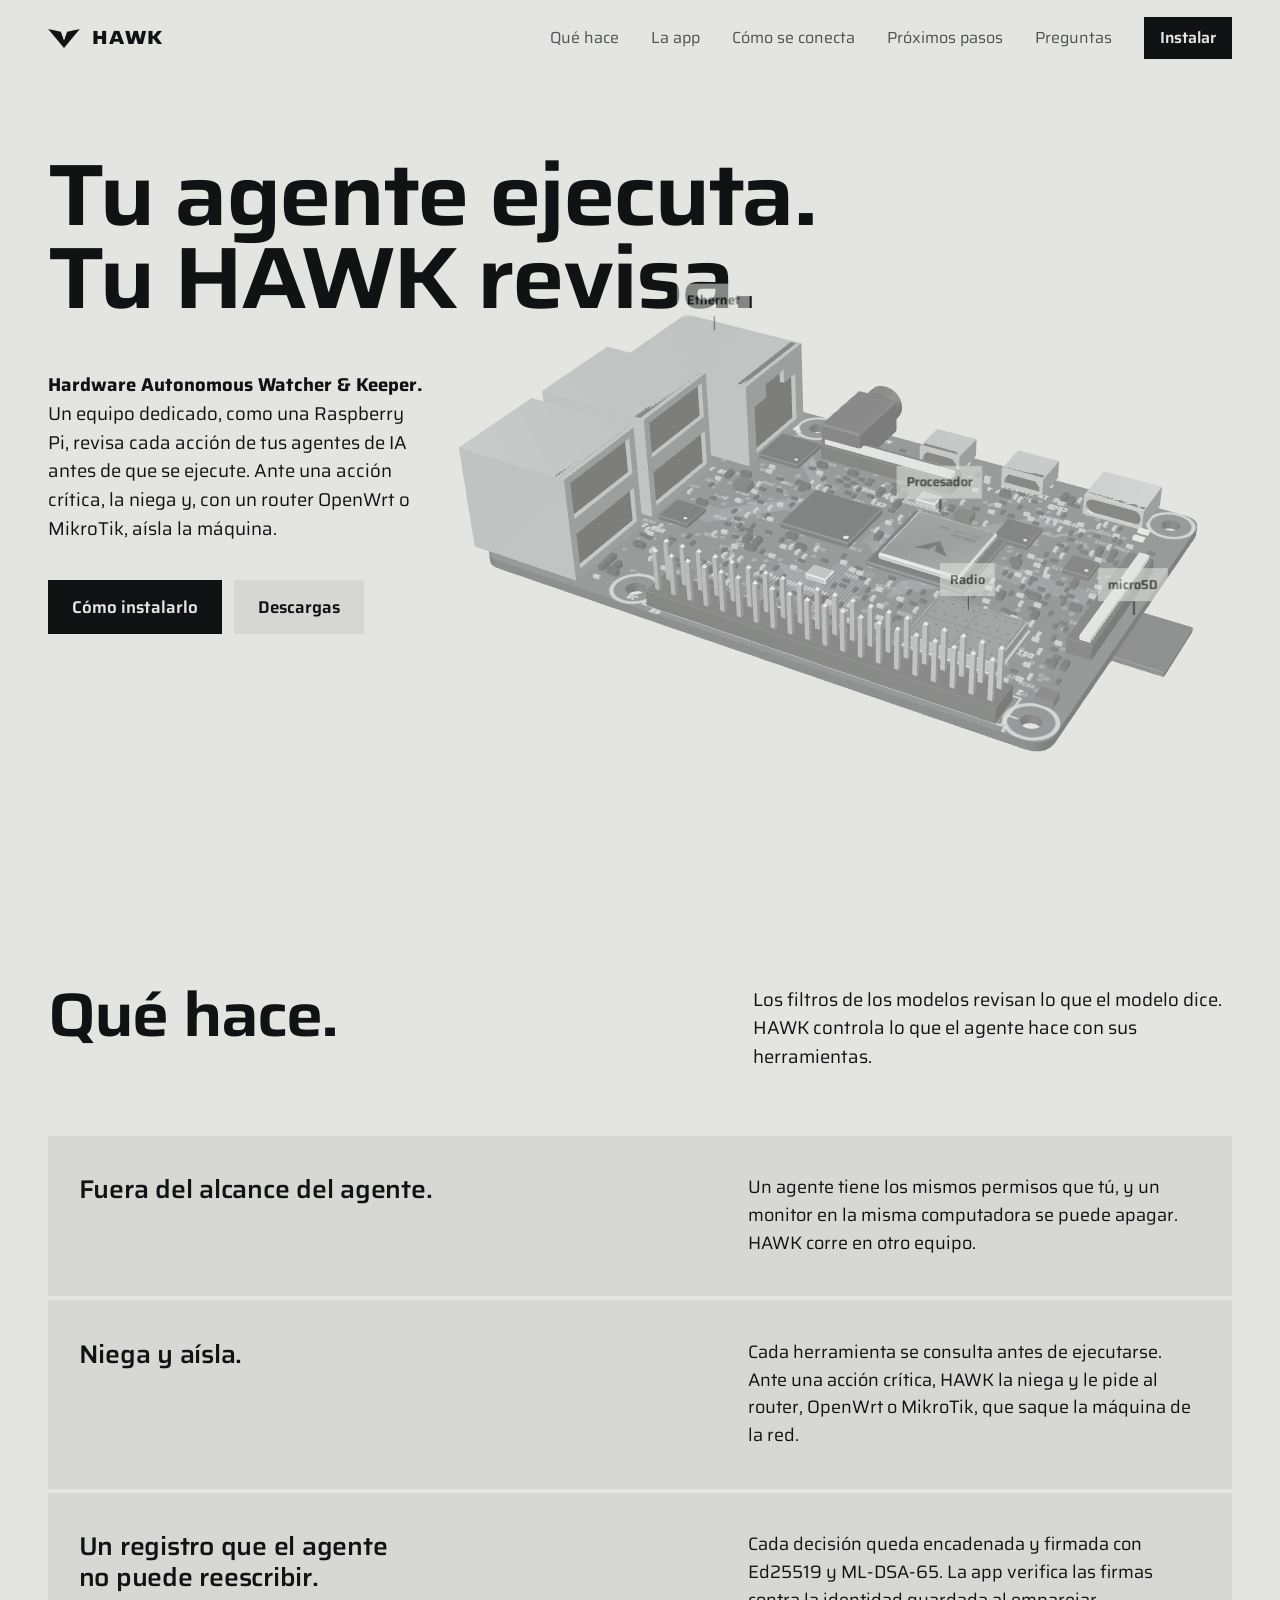
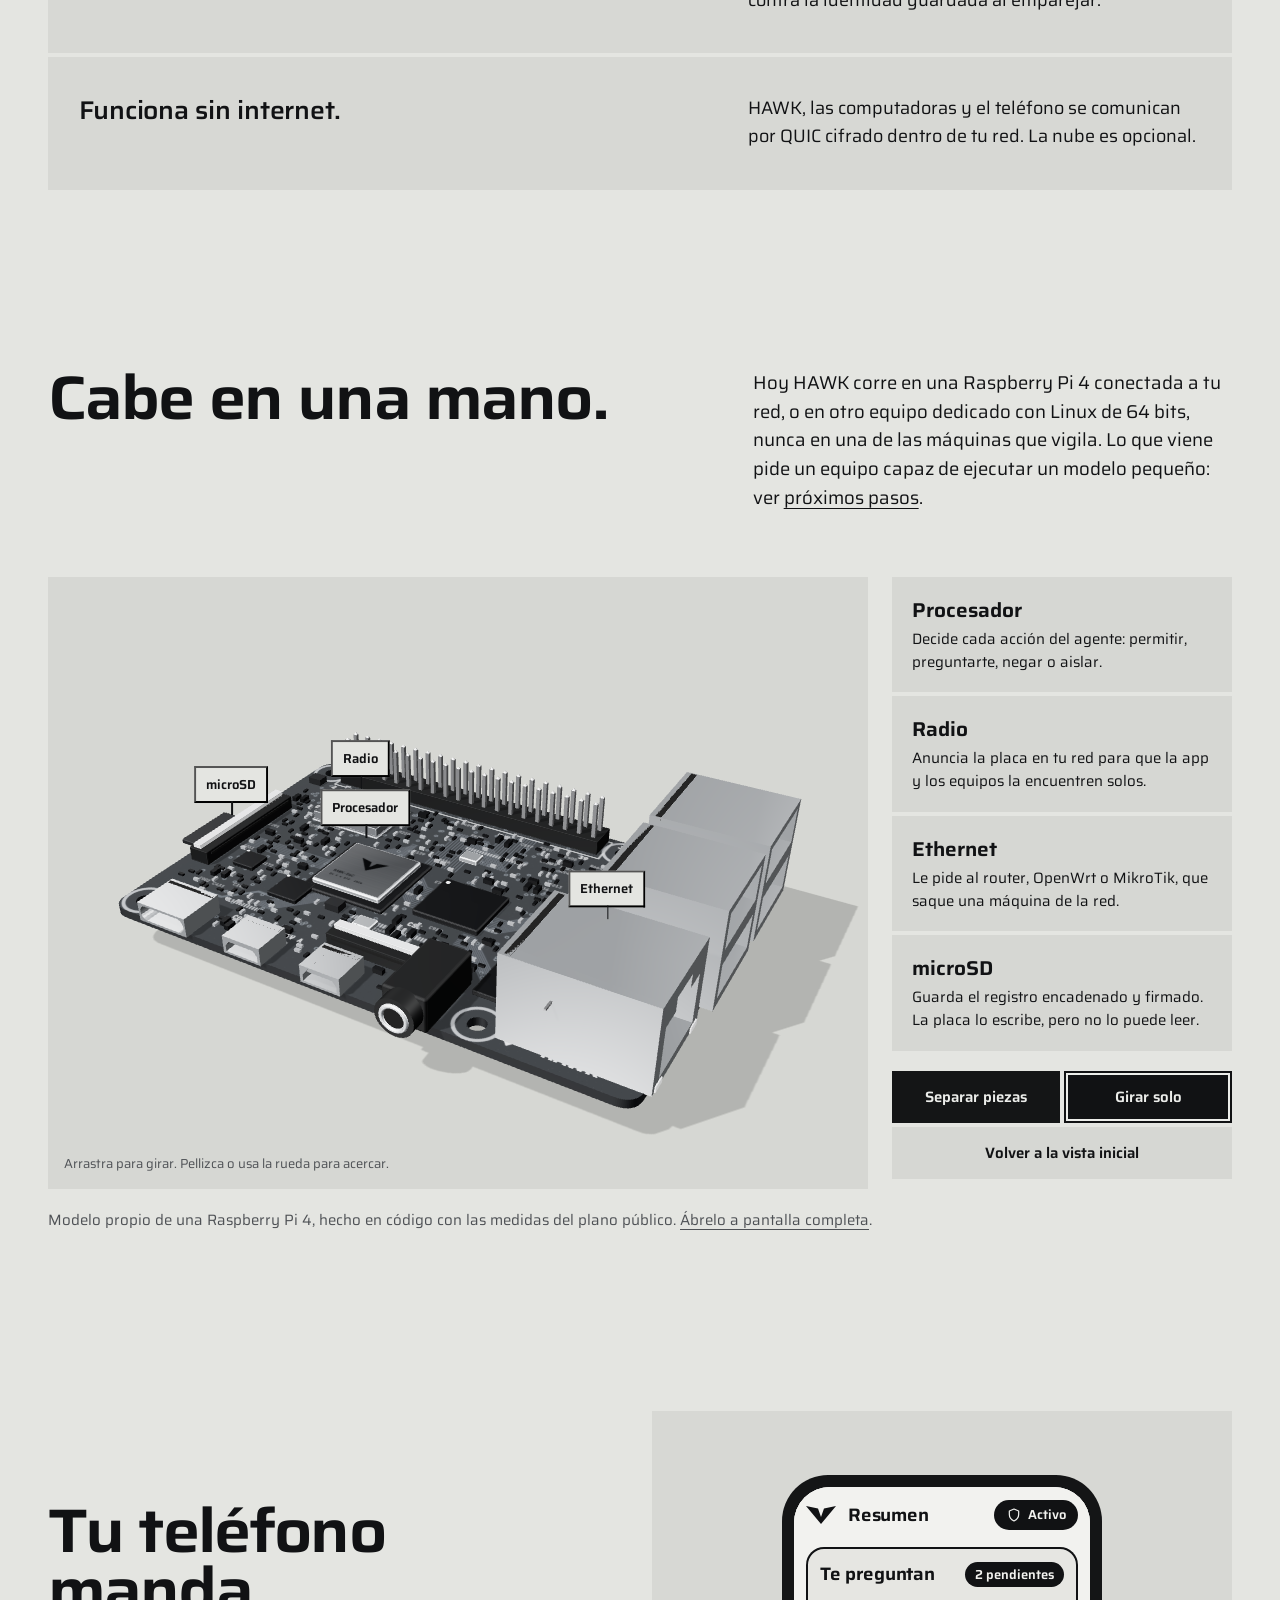
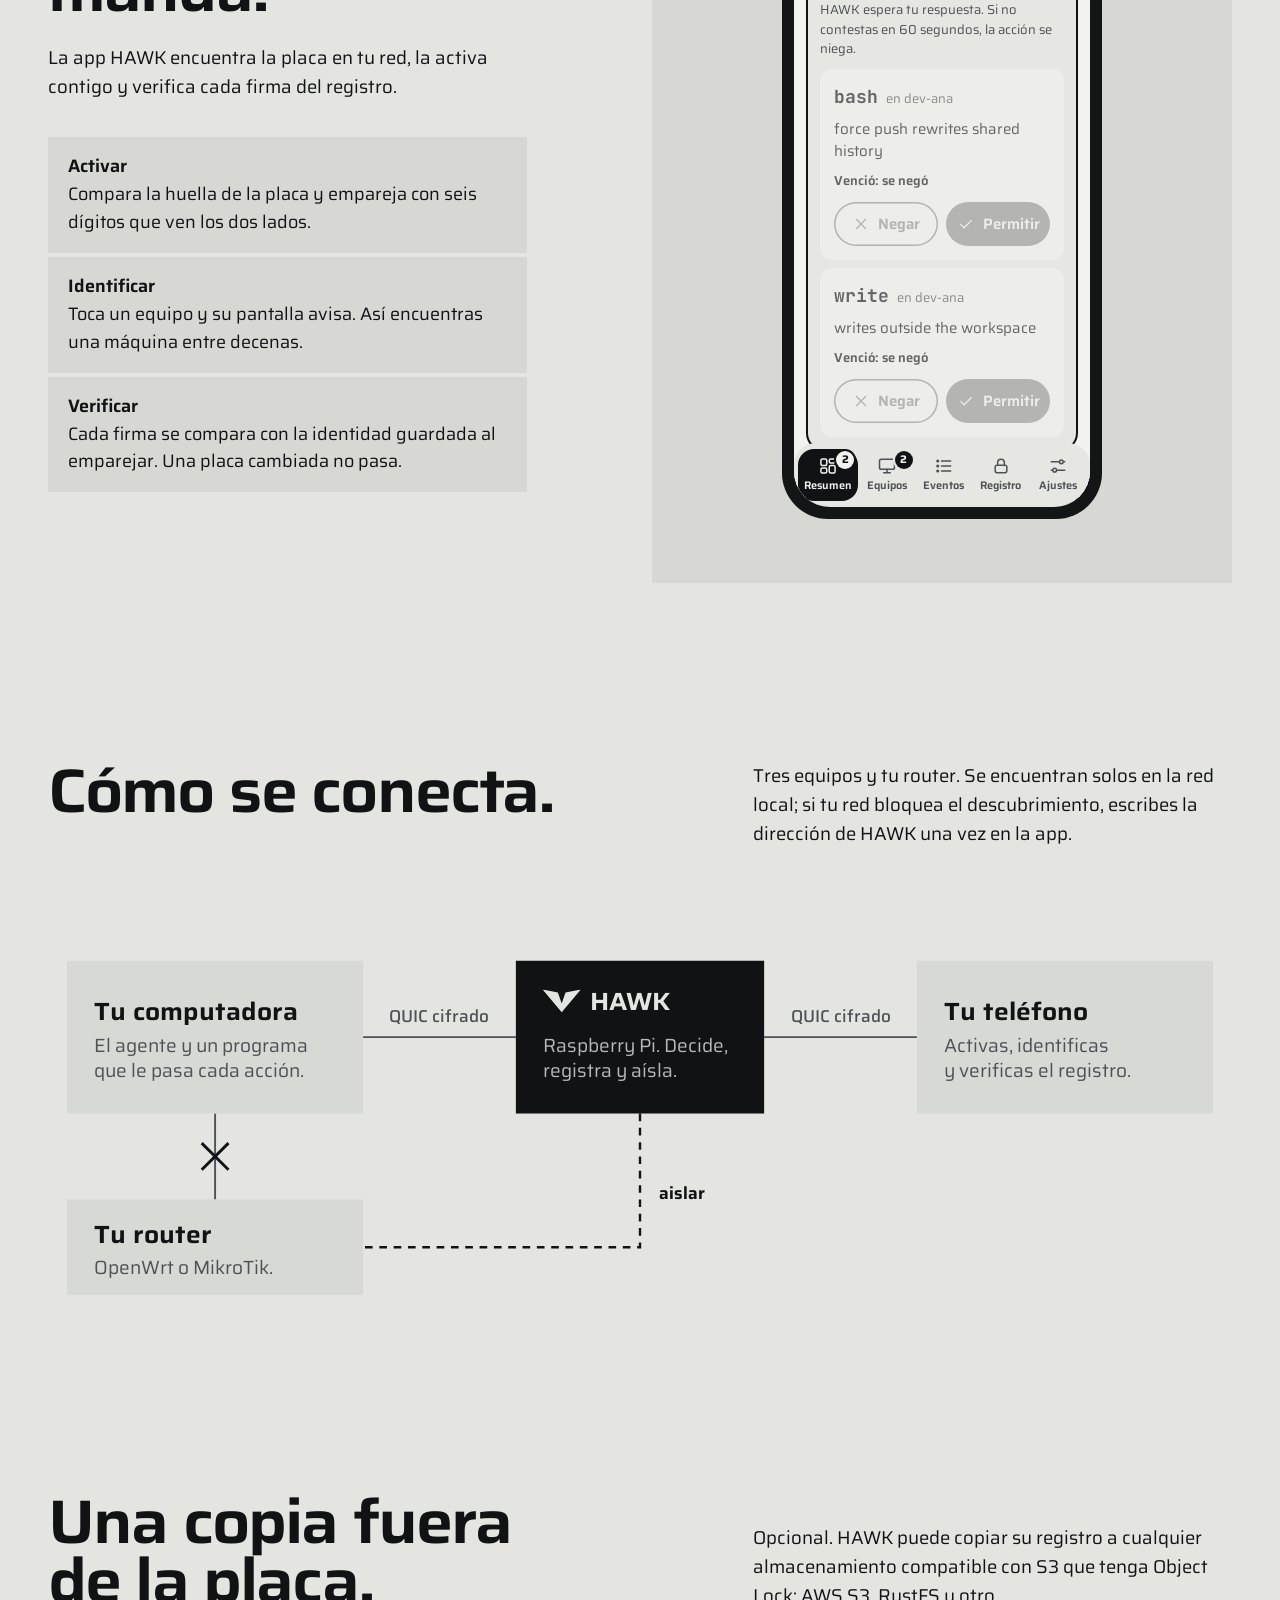
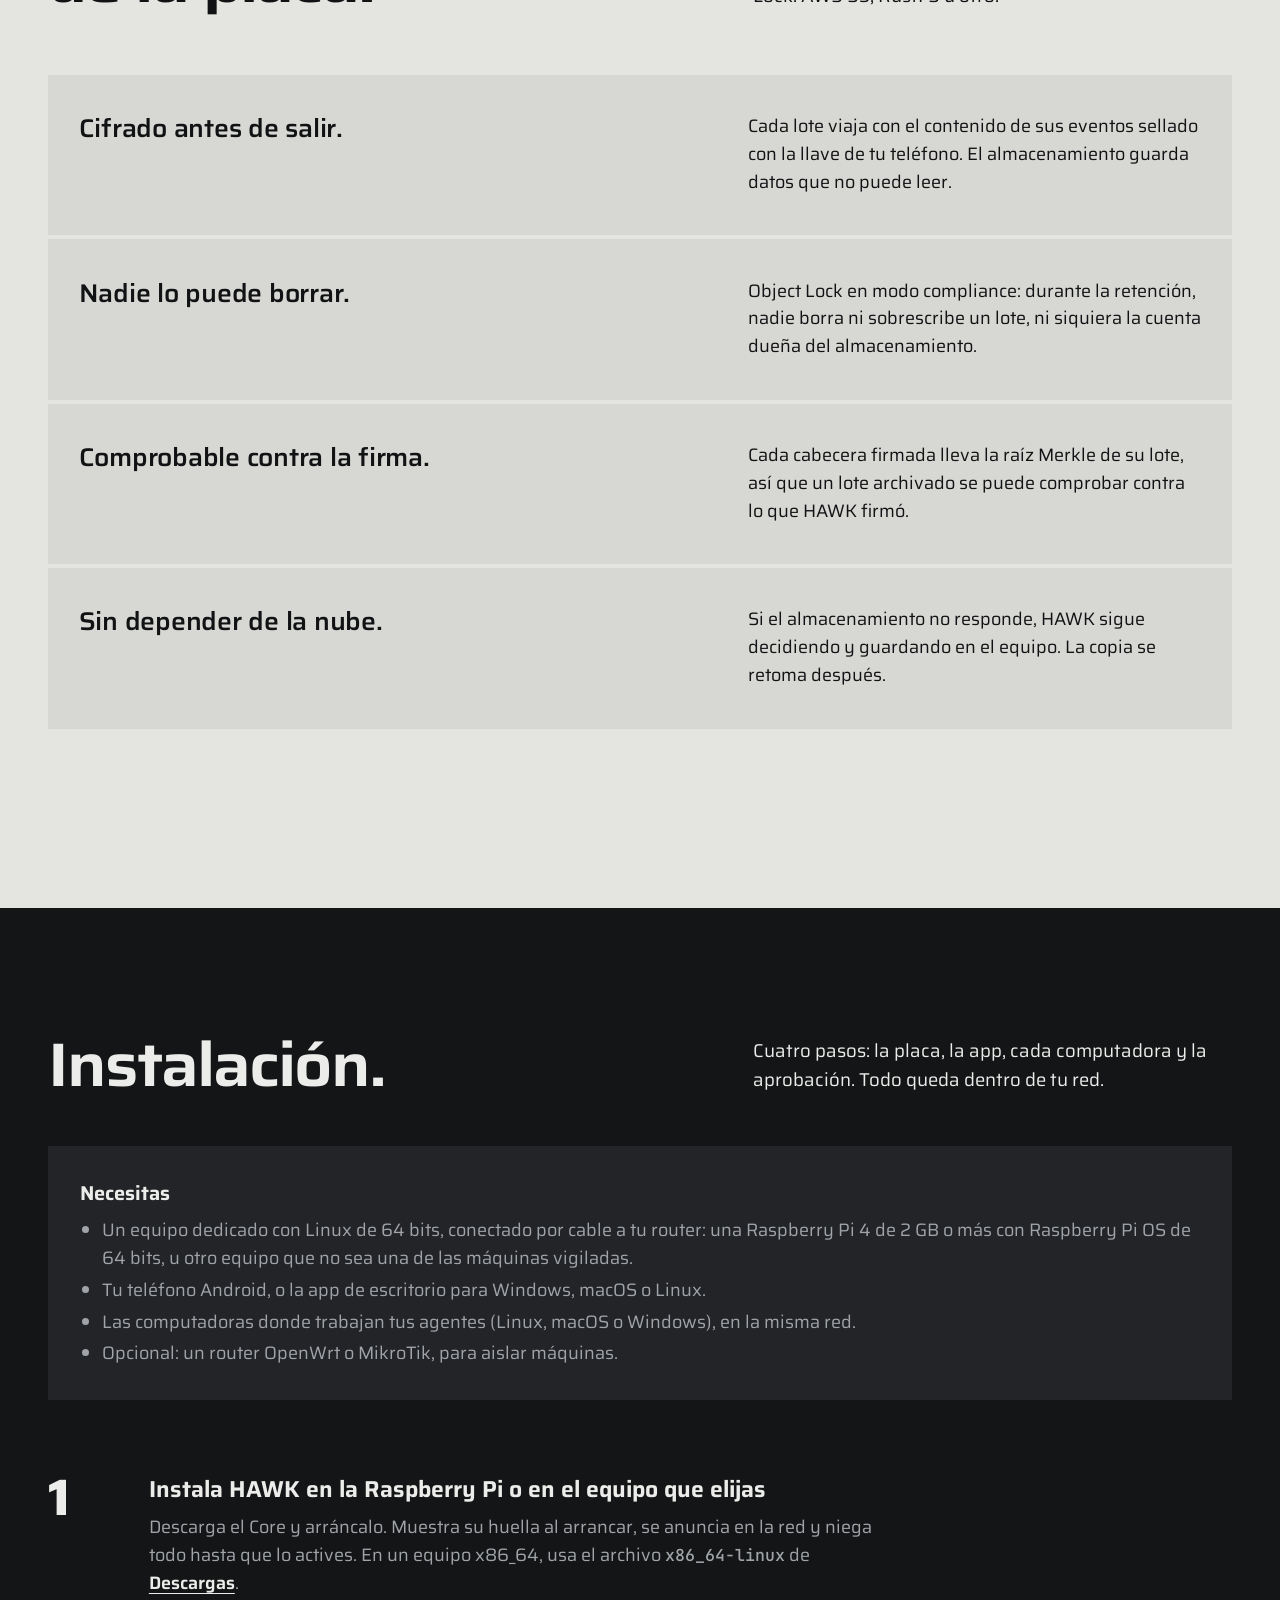
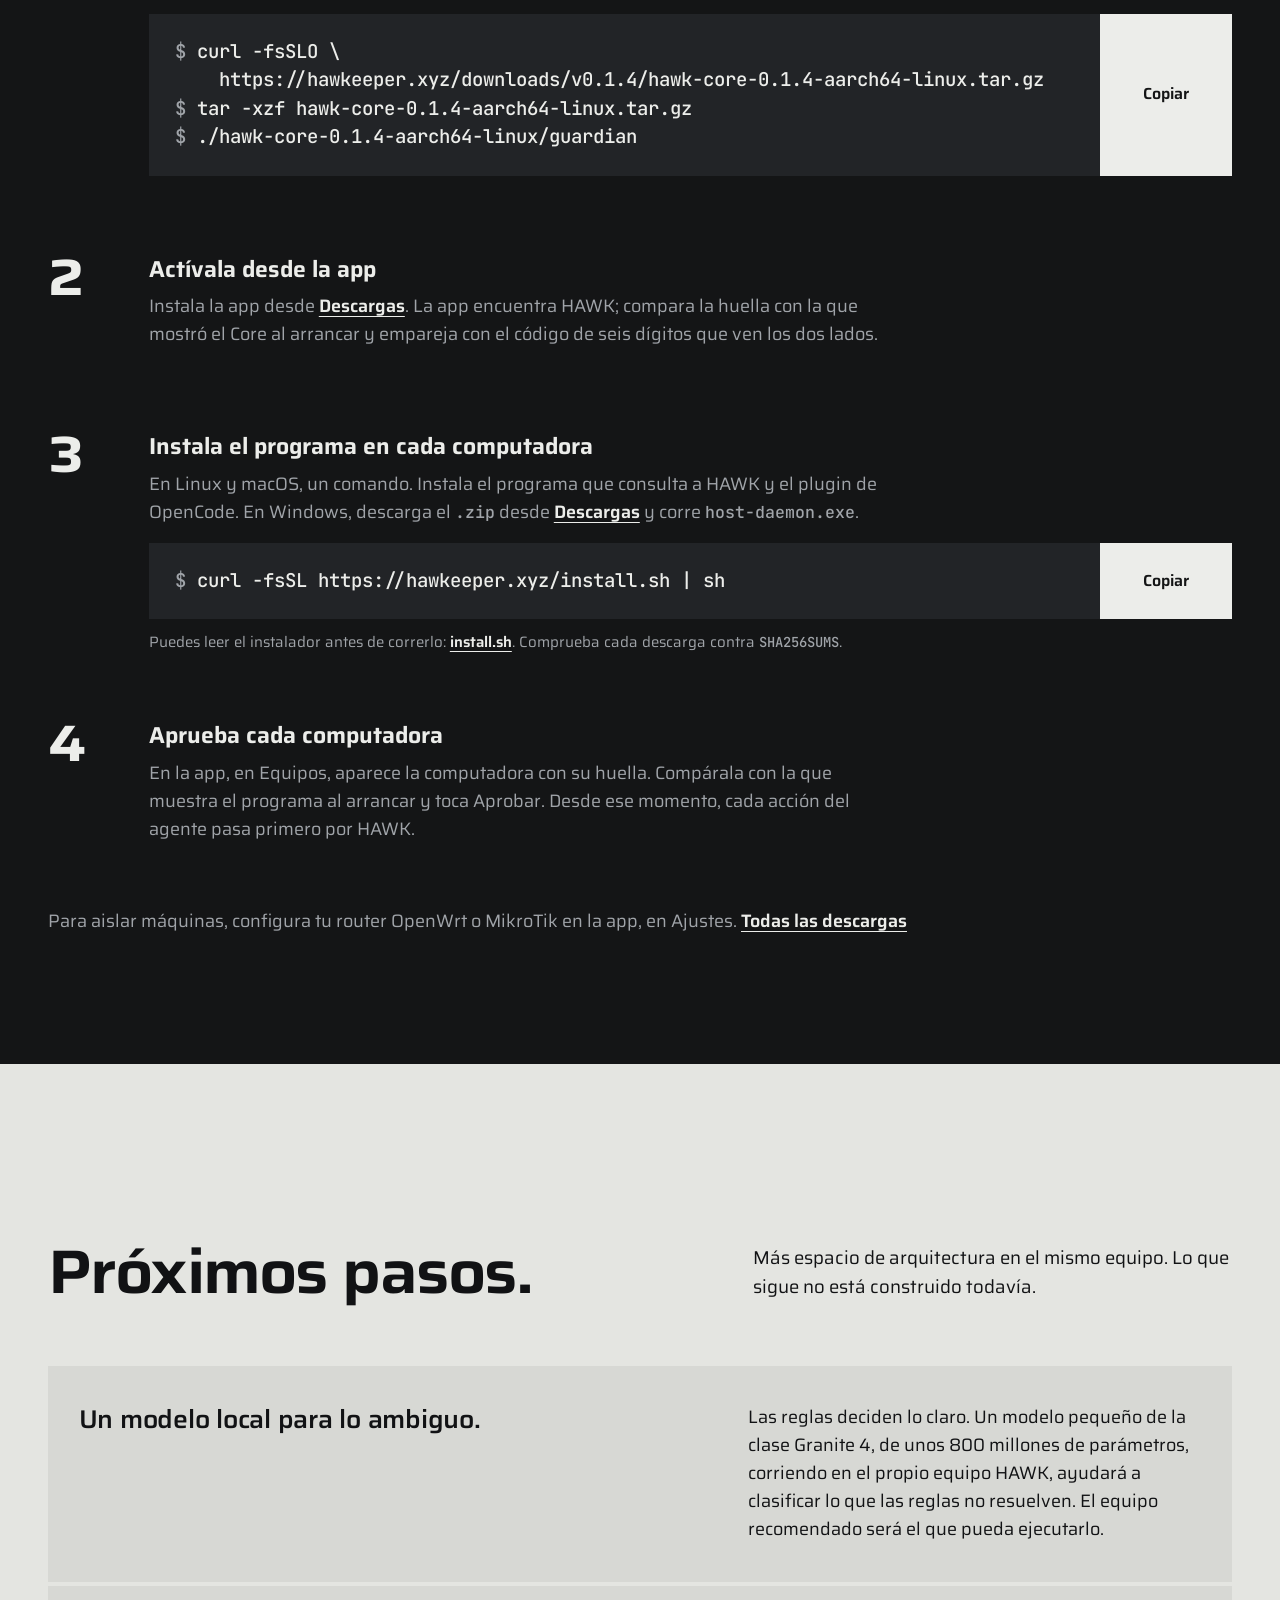
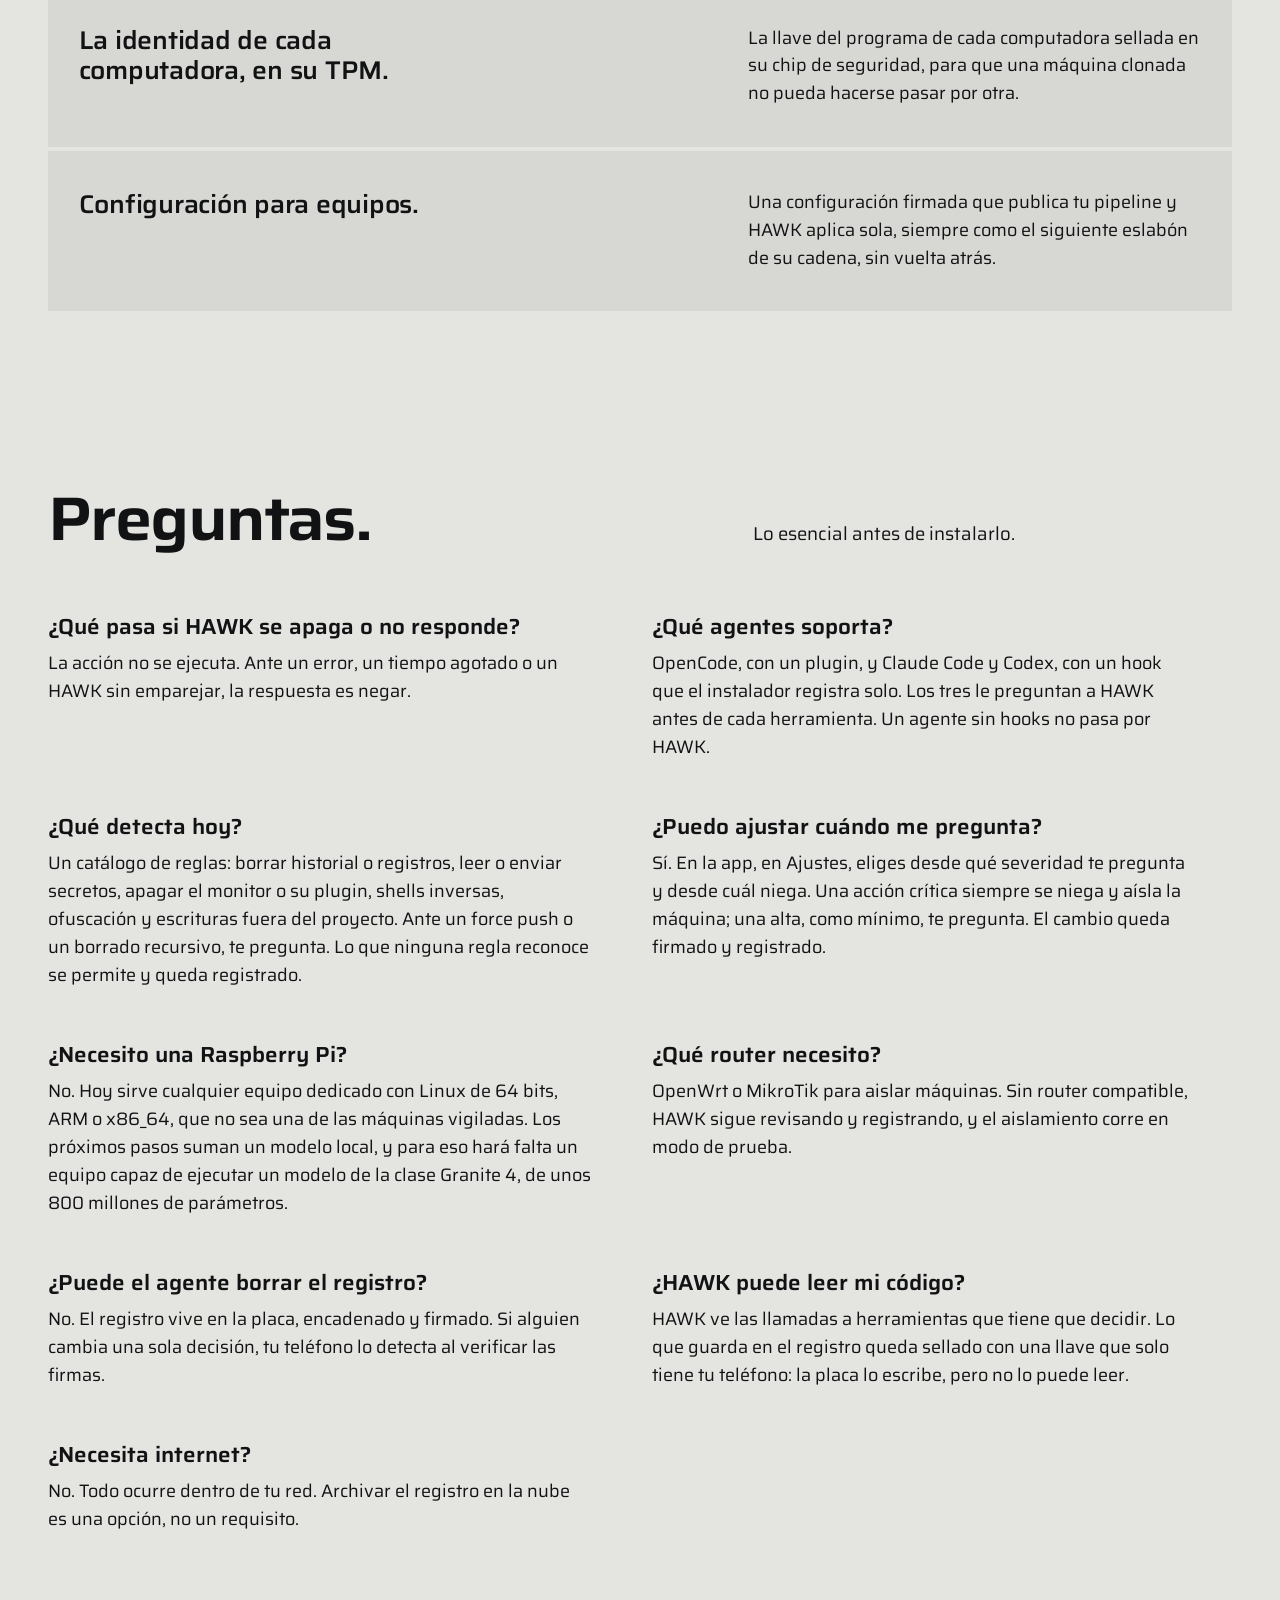
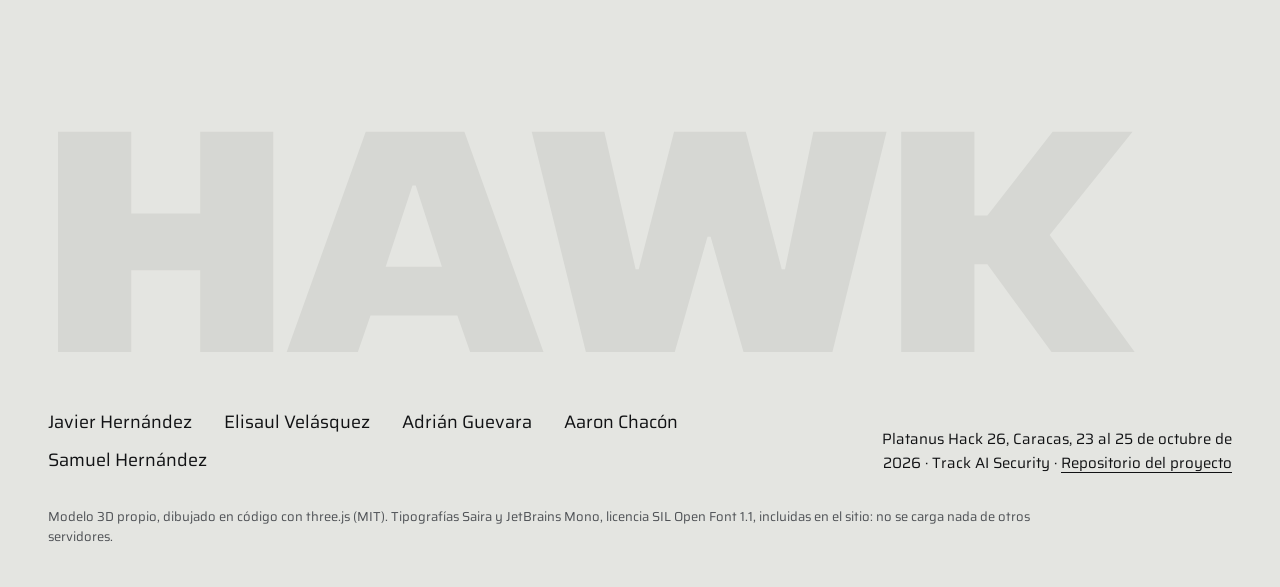
==== commit 13196f32: "chore: installer and landing on 0.1.4 (Claude Code and Codex hooks) Co-Authored-By: Claude Opus 5.5 " ====
--- a/misc/landing/index.html
+++ b/misc/landing/index.html
@@ -605,9 +605,9 @@
           <p>Descarga el Core y arráncalo. Muestra su huella al arrancar, se anuncia en la red y niega todo hasta que lo actives. En un equipo x86_64, usa el archivo <code>x86_64-linux</code> de <a href="downloads/">Descargas</a>.</p>
           <div class="cmd">
             <pre><span class="q">$</span> curl -fsSLO \
-    https://hawkeeper.xyz/downloads/v0.1.3/hawk-core-0.1.3-aarch64-linux.tar.gz
-<span class="q">$</span> tar -xzf hawk-core-0.1.3-aarch64-linux.tar.gz
-<span class="q">$</span> ./hawk-core-0.1.3-aarch64-linux/guardian</pre>
+    https://hawkeeper.xyz/downloads/v0.1.4/hawk-core-0.1.4-aarch64-linux.tar.gz
+<span class="q">$</span> tar -xzf hawk-core-0.1.4-aarch64-linux.tar.gz
+<span class="q">$</span> ./hawk-core-0.1.4-aarch64-linux/guardian</pre>
             <button class="copy" type="button">Copiar</button>
           </div>
         </li>
@@ -655,7 +655,7 @@
       </div>
       <dl class="faq">
         <div data-r><dt>¿Qué pasa si HAWK se apaga o no responde?</dt><dd>La acción no se ejecuta. Ante un error, un tiempo agotado o un HAWK sin emparejar, la respuesta es negar.</dd></div>
-        <div data-r><dt>¿Qué agentes soporta?</dt><dd>Hoy, OpenCode, con un plugin pequeño que le pregunta a HAWK antes de cada herramienta.</dd></div>
+        <div data-r><dt>¿Qué agentes soporta?</dt><dd>OpenCode, con un plugin, y Claude Code y Codex, con un hook que el instalador registra solo. Los tres le preguntan a HAWK antes de cada herramienta. Un agente sin hooks no pasa por HAWK.</dd></div>
         <div data-r><dt>¿Qué detecta hoy?</dt><dd>Un catálogo de reglas: borrar historial o registros, leer o enviar secretos, apagar el monitor o su plugin, shells inversas, ofuscación y escrituras fuera del proyecto. Ante un force push o un borrado recursivo, te pregunta. Lo que ninguna regla reconoce se permite y queda registrado.</dd></div>
         <div data-r><dt>¿Puedo ajustar cuándo me pregunta?</dt><dd>Sí. En la app, en Ajustes, eliges desde qué severidad te pregunta y desde cuál niega. Una acción crítica siempre se niega y aísla la máquina; una alta, como mínimo, te pregunta. El cambio queda firmado y registrado.</dd></div>
         <div data-r><dt>¿Necesito una Raspberry Pi?</dt><dd>No. Hoy sirve cualquier equipo dedicado con Linux de 64 bits, ARM o x86_64, que no sea una de las máquinas vigiladas. Los próximos pasos suman un modelo local, y para eso hará falta un equipo capaz de ejecutar un modelo de la clase Granite 4, de unos 800 millones de parámetros.</dd></div>
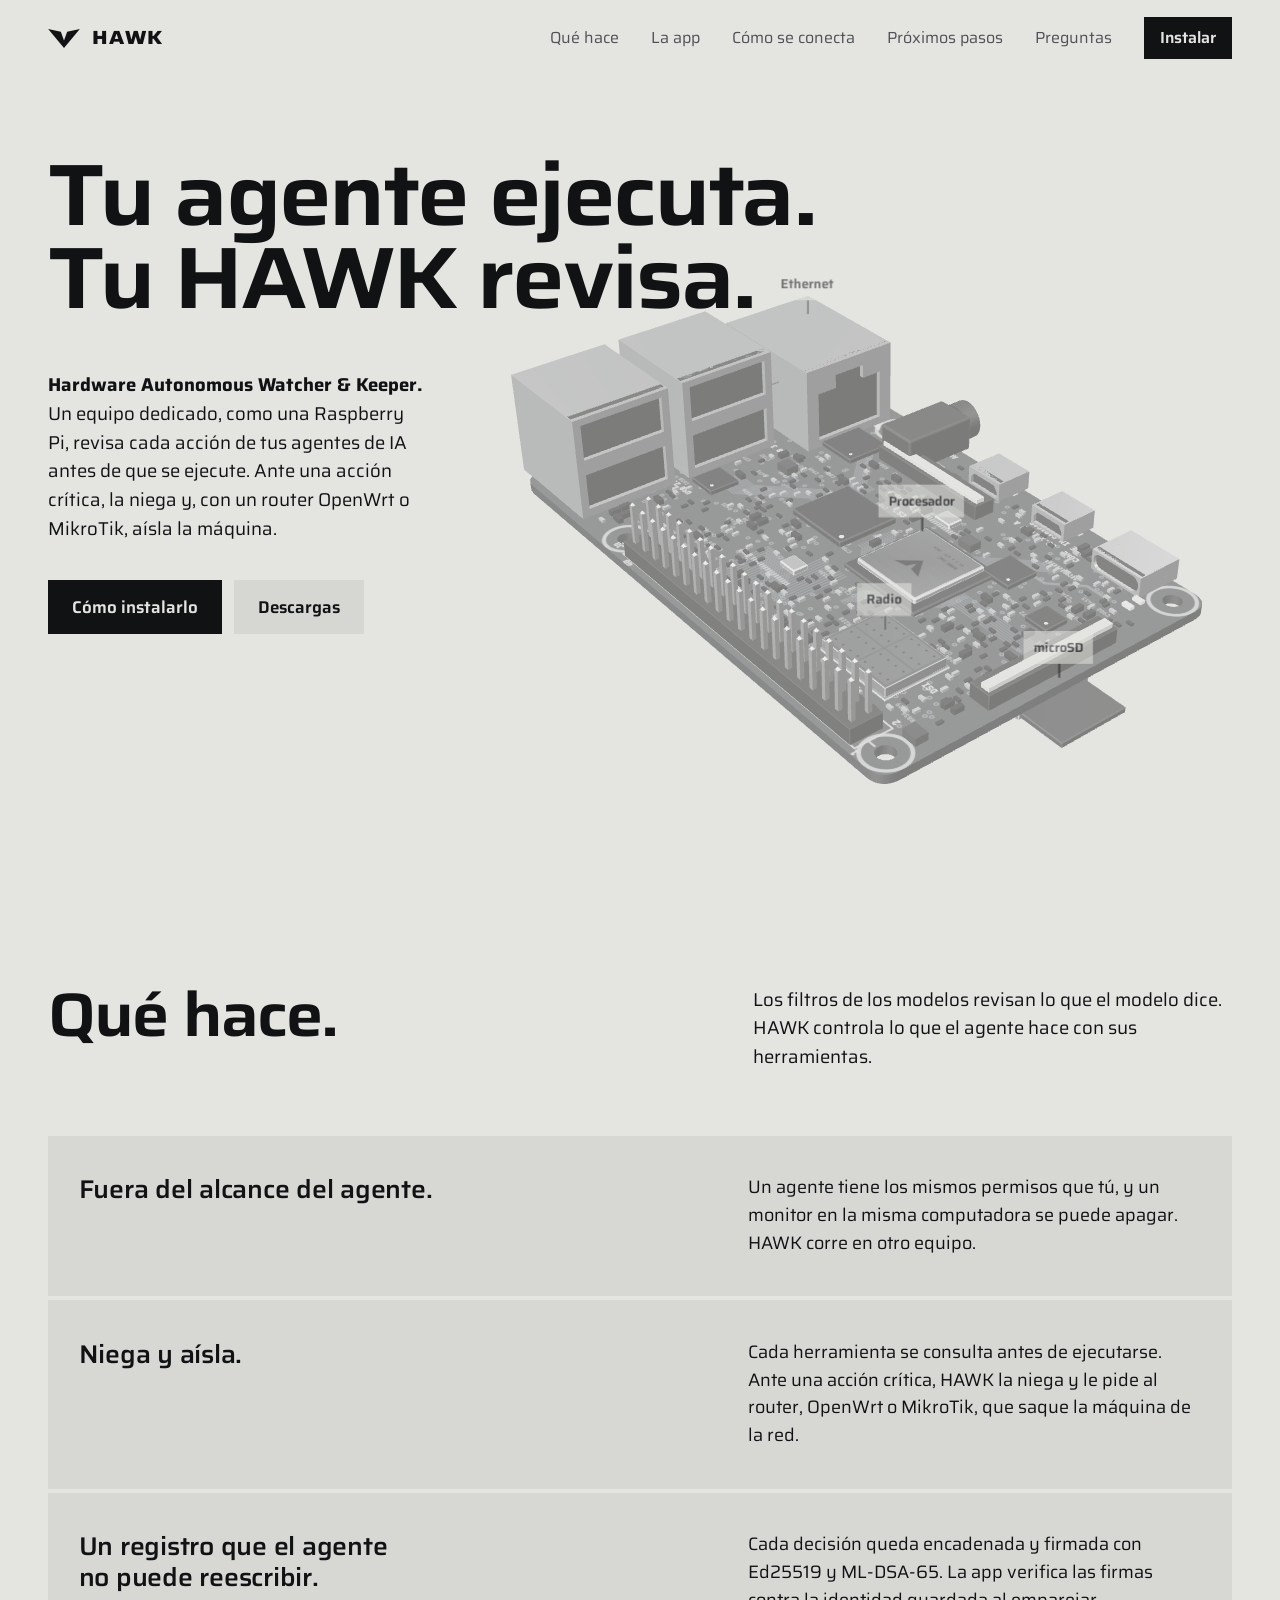
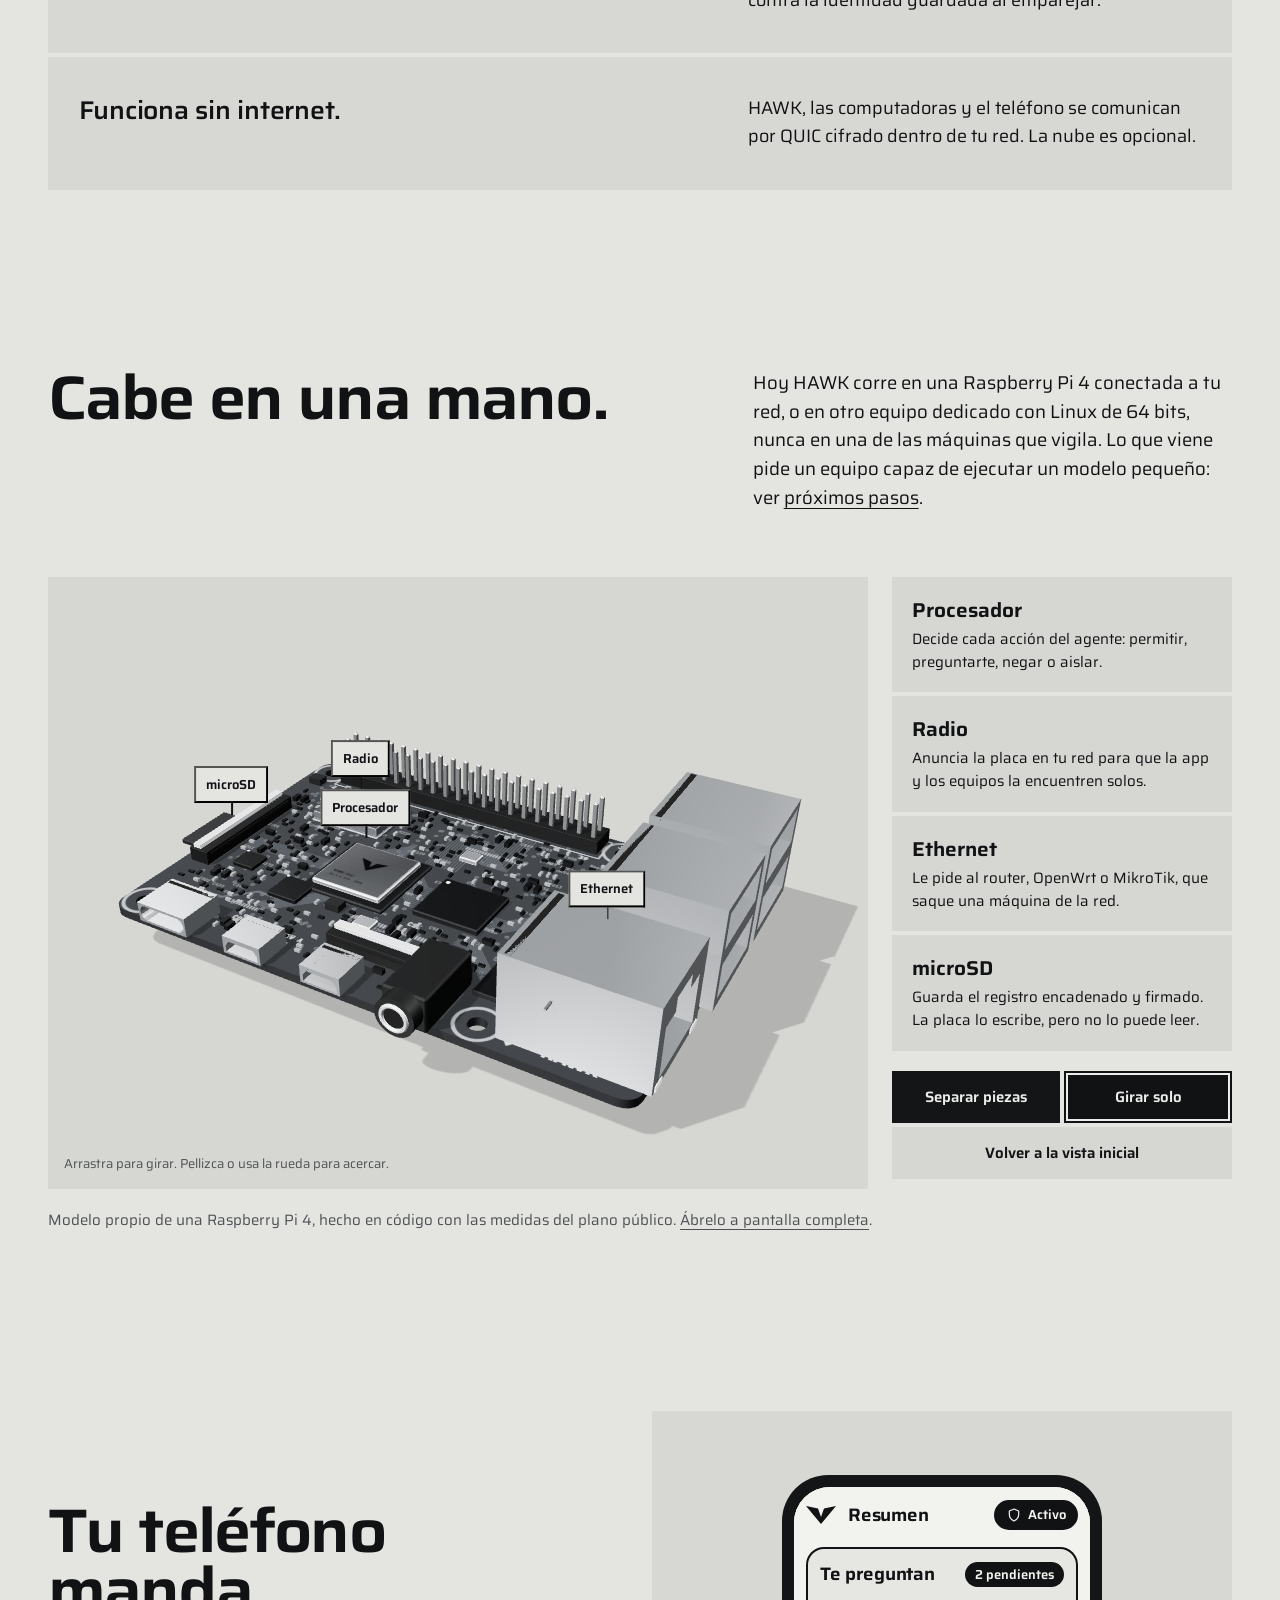
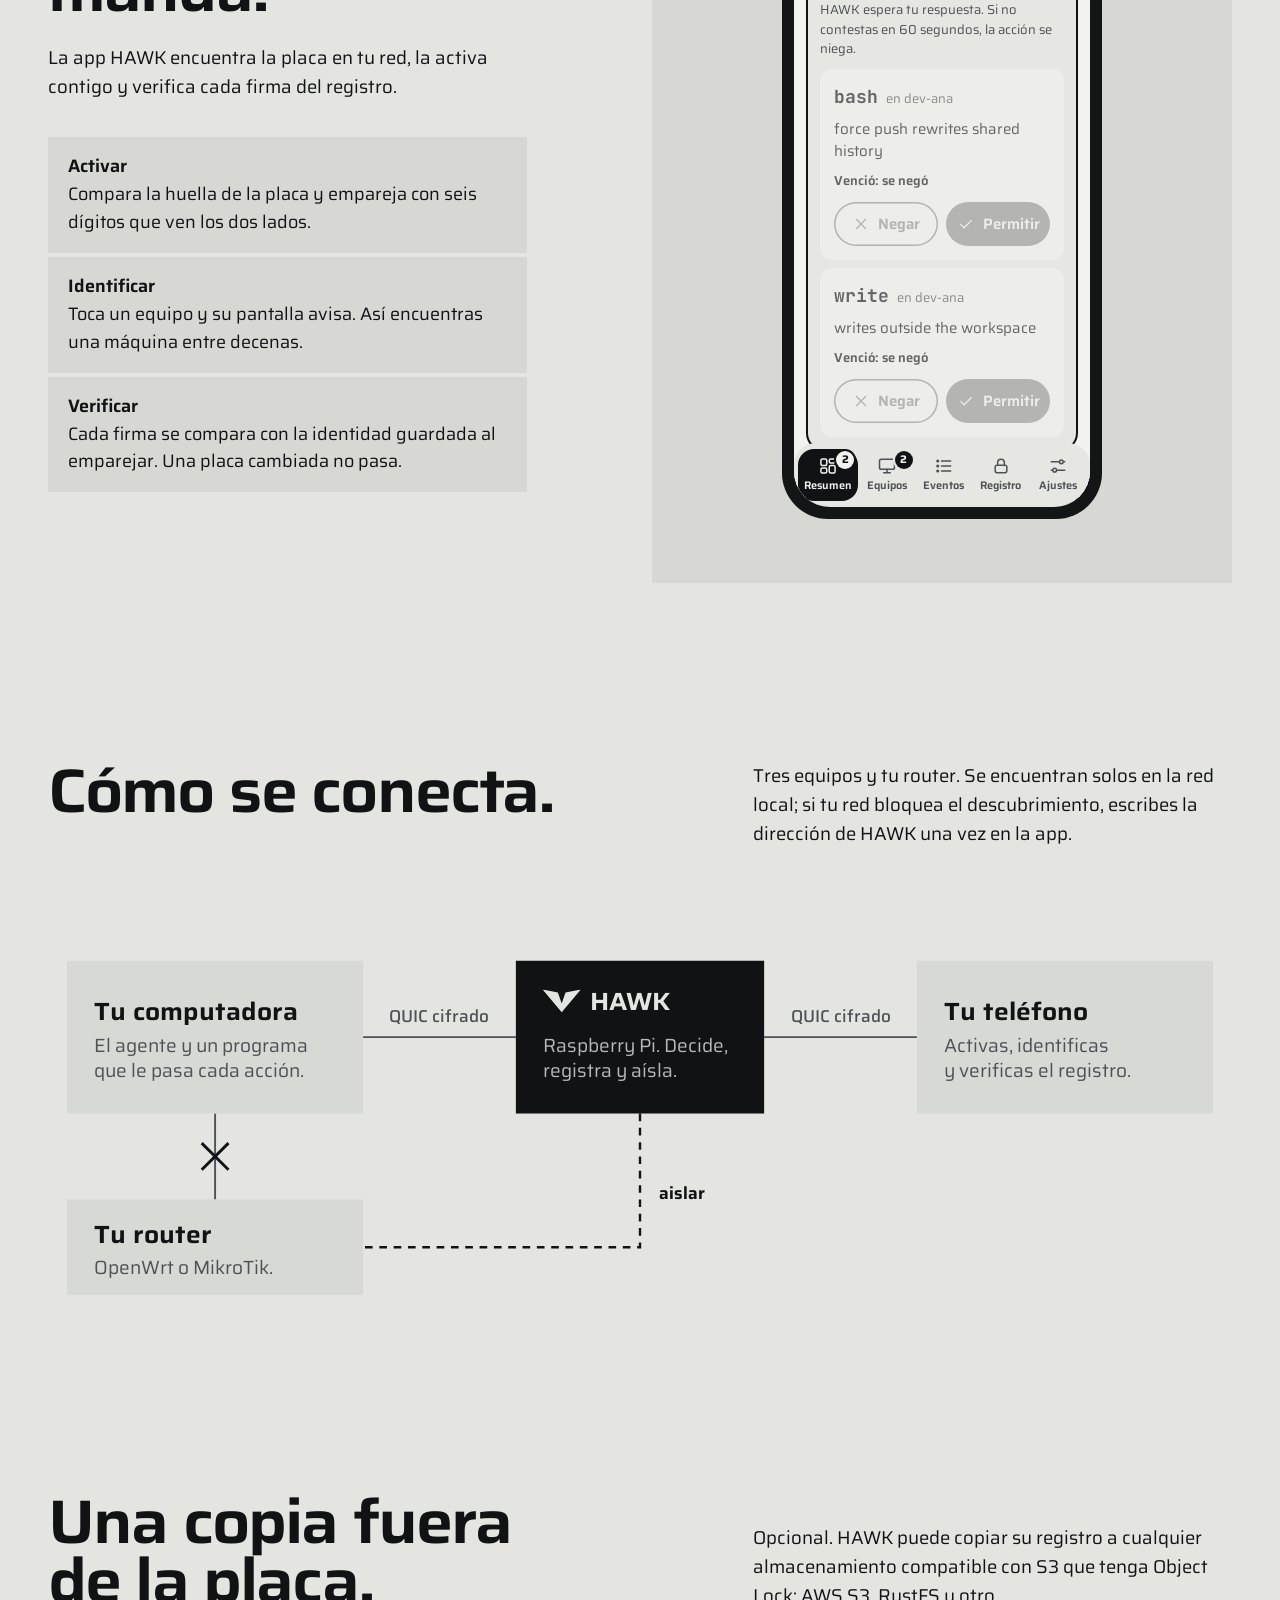
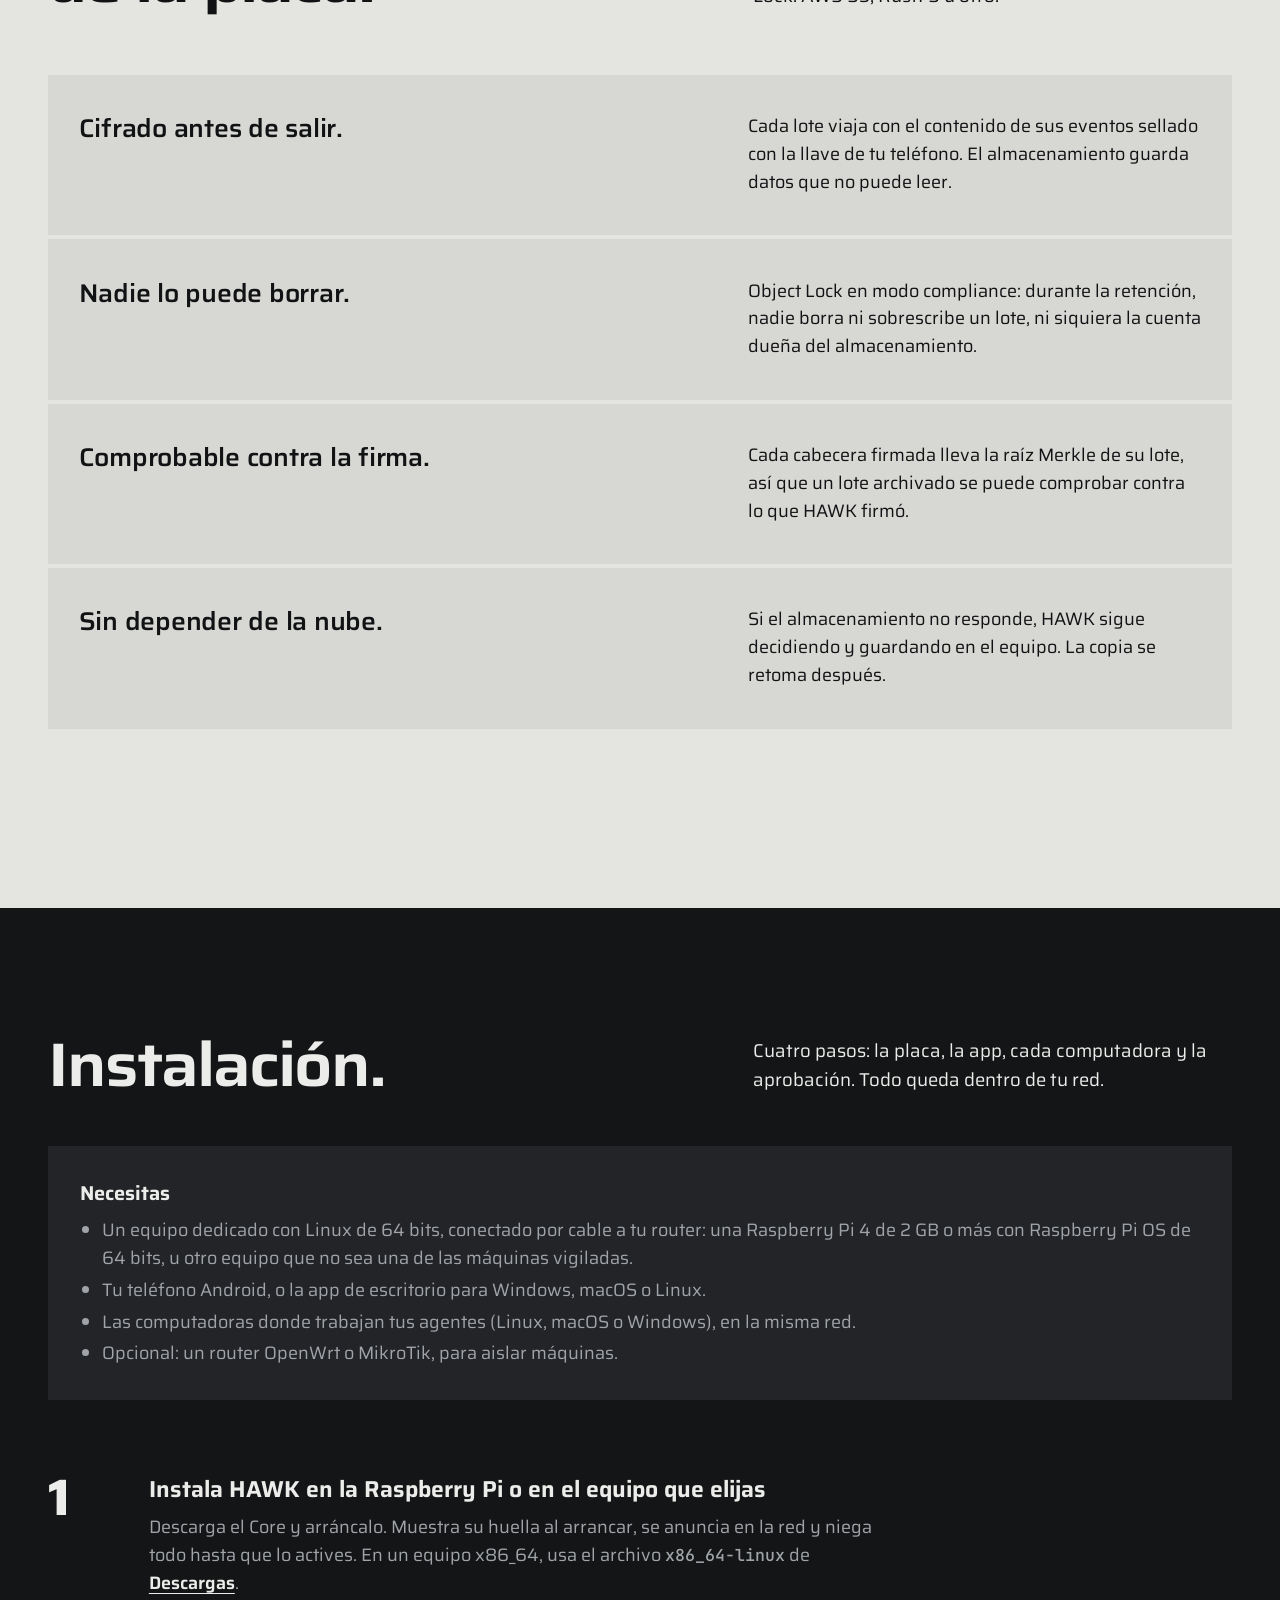
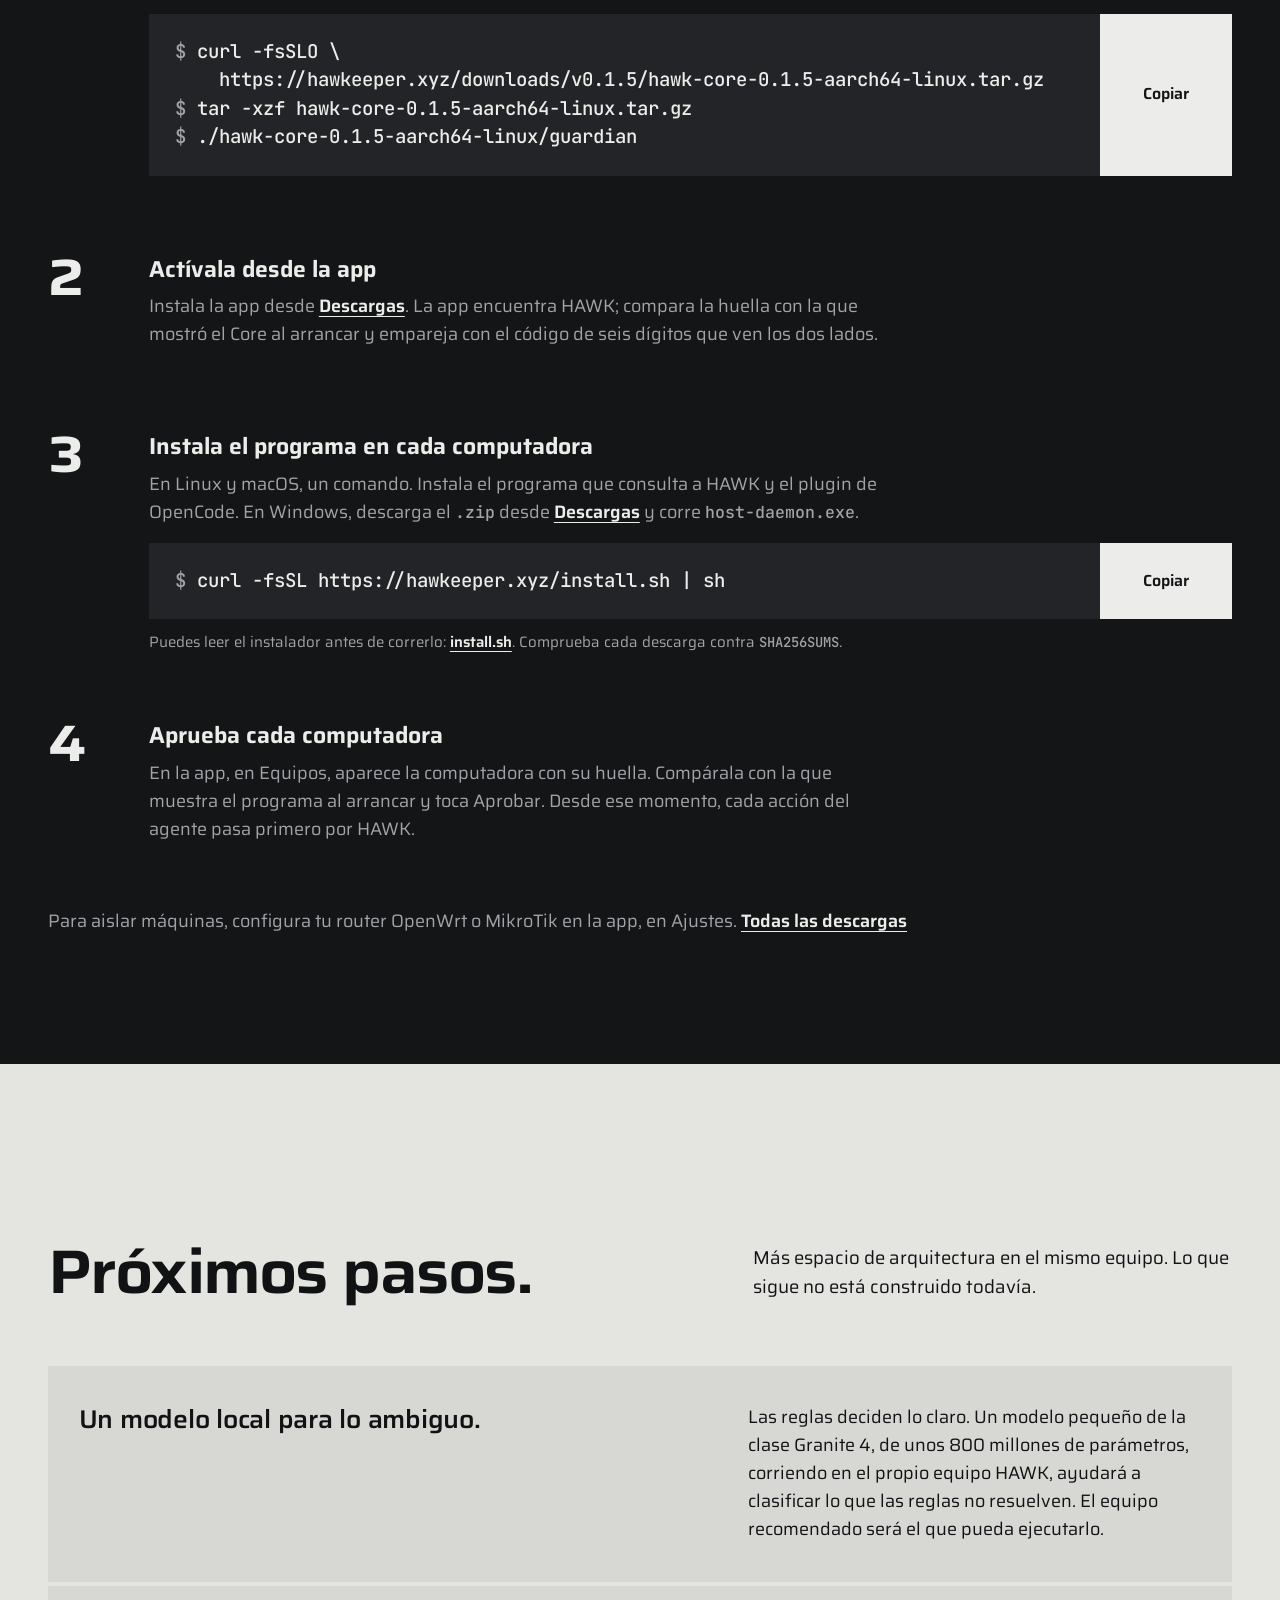
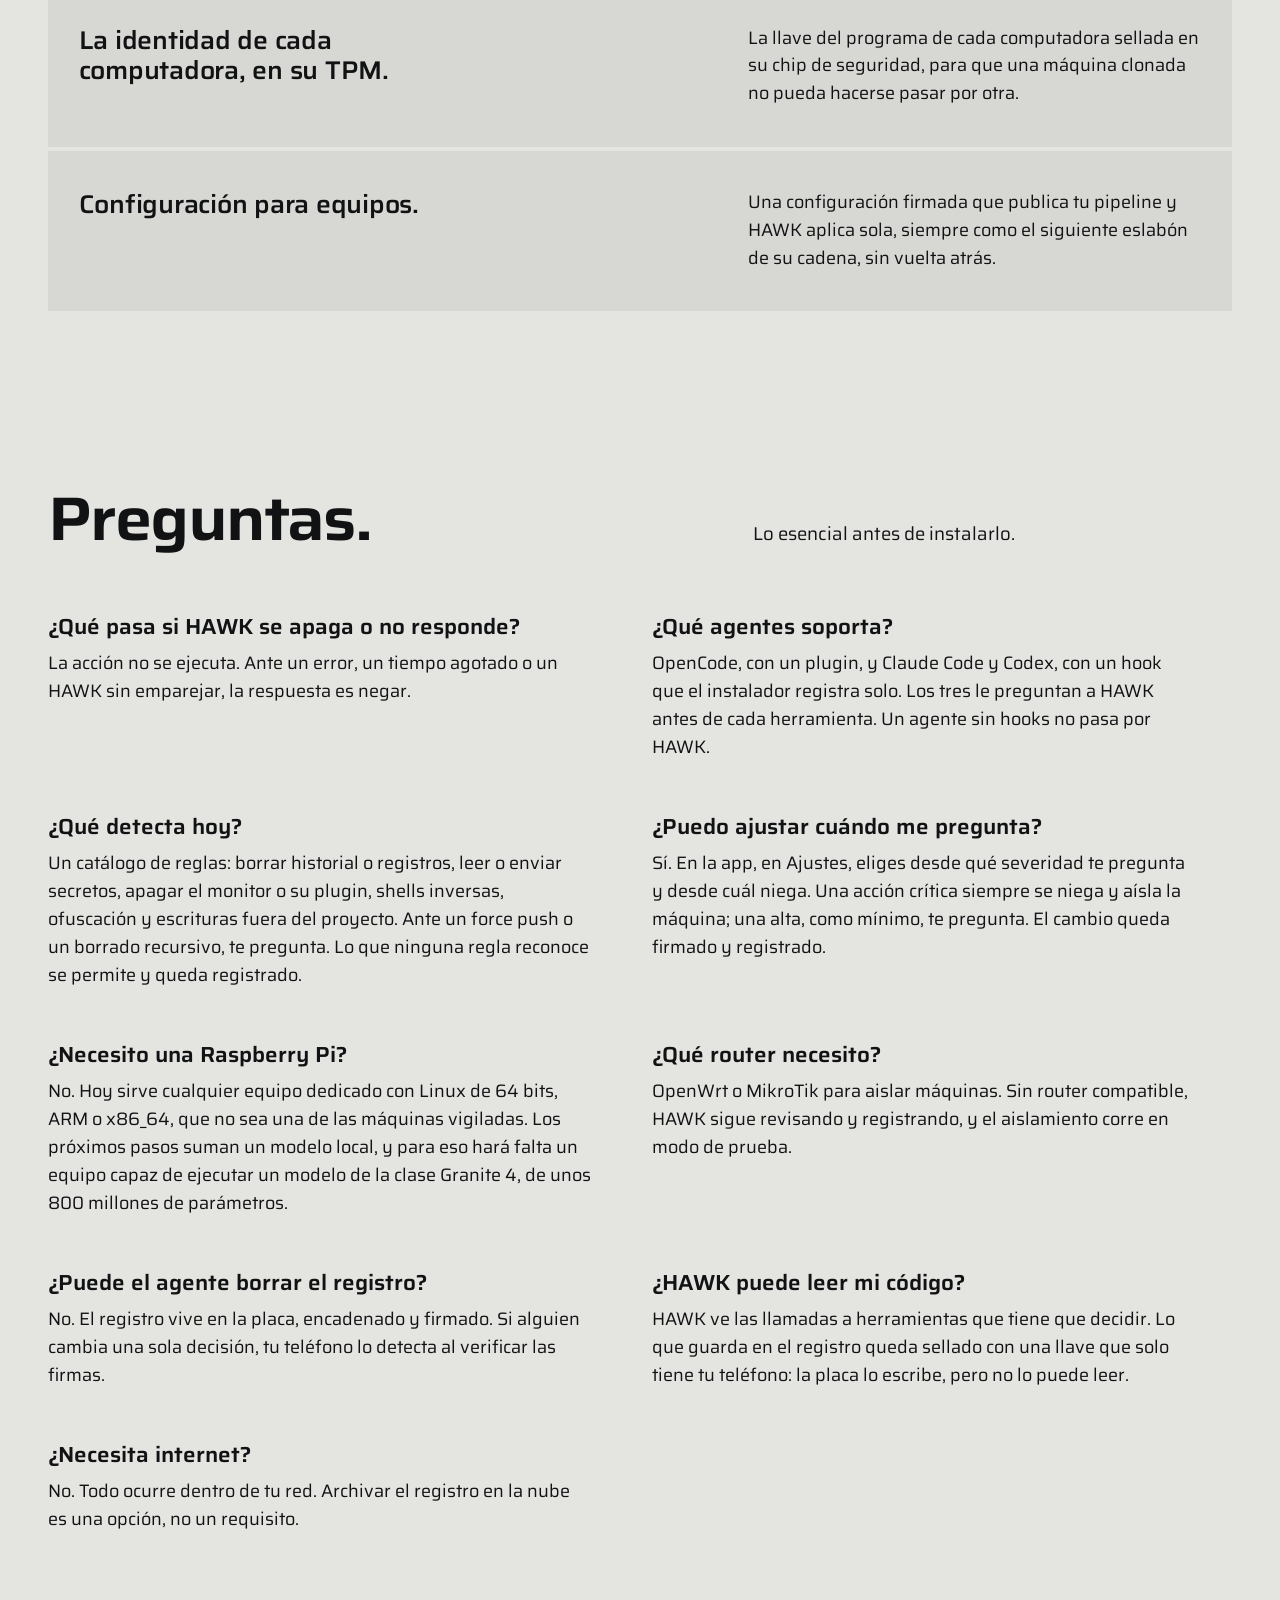
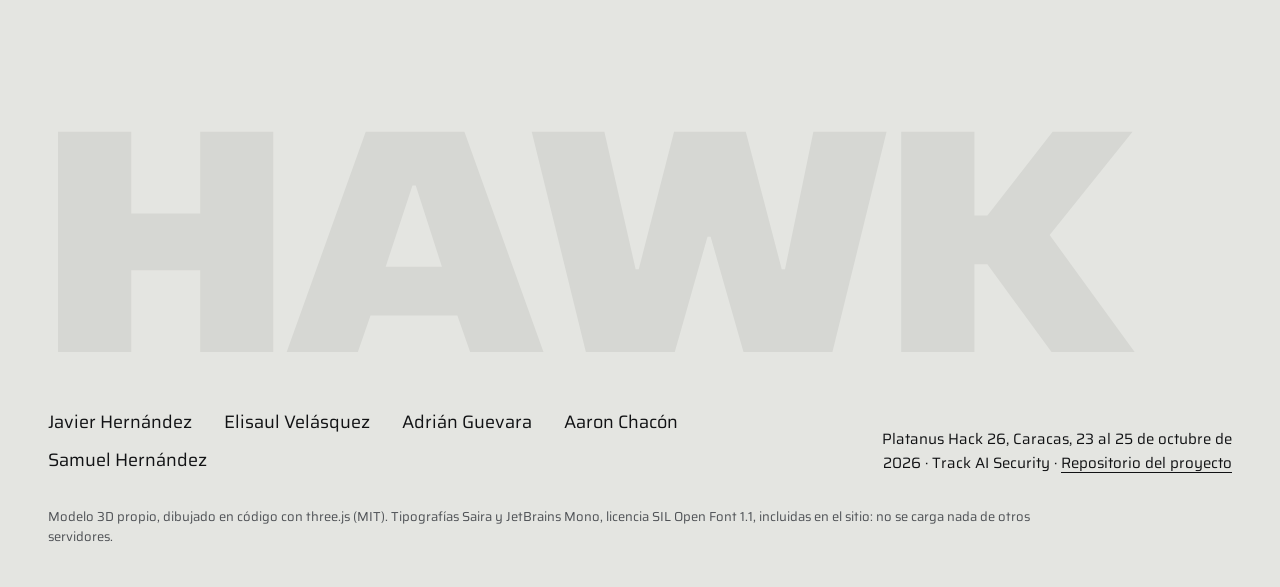
==== commit dfb66a97: "chore: installer and landing on 0.1.5; record the security review findings Co-Authored-By: Claude Op" ====
--- a/misc/landing/index.html
+++ b/misc/landing/index.html
@@ -605,9 +605,9 @@
           <p>Descarga el Core y arráncalo. Muestra su huella al arrancar, se anuncia en la red y niega todo hasta que lo actives. En un equipo x86_64, usa el archivo <code>x86_64-linux</code> de <a href="downloads/">Descargas</a>.</p>
           <div class="cmd">
             <pre><span class="q">$</span> curl -fsSLO \
-    https://hawkeeper.xyz/downloads/v0.1.4/hawk-core-0.1.4-aarch64-linux.tar.gz
-<span class="q">$</span> tar -xzf hawk-core-0.1.4-aarch64-linux.tar.gz
-<span class="q">$</span> ./hawk-core-0.1.4-aarch64-linux/guardian</pre>
+    https://hawkeeper.xyz/downloads/v0.1.5/hawk-core-0.1.5-aarch64-linux.tar.gz
+<span class="q">$</span> tar -xzf hawk-core-0.1.5-aarch64-linux.tar.gz
+<span class="q">$</span> ./hawk-core-0.1.5-aarch64-linux/guardian</pre>
             <button class="copy" type="button">Copiar</button>
           </div>
         </li>
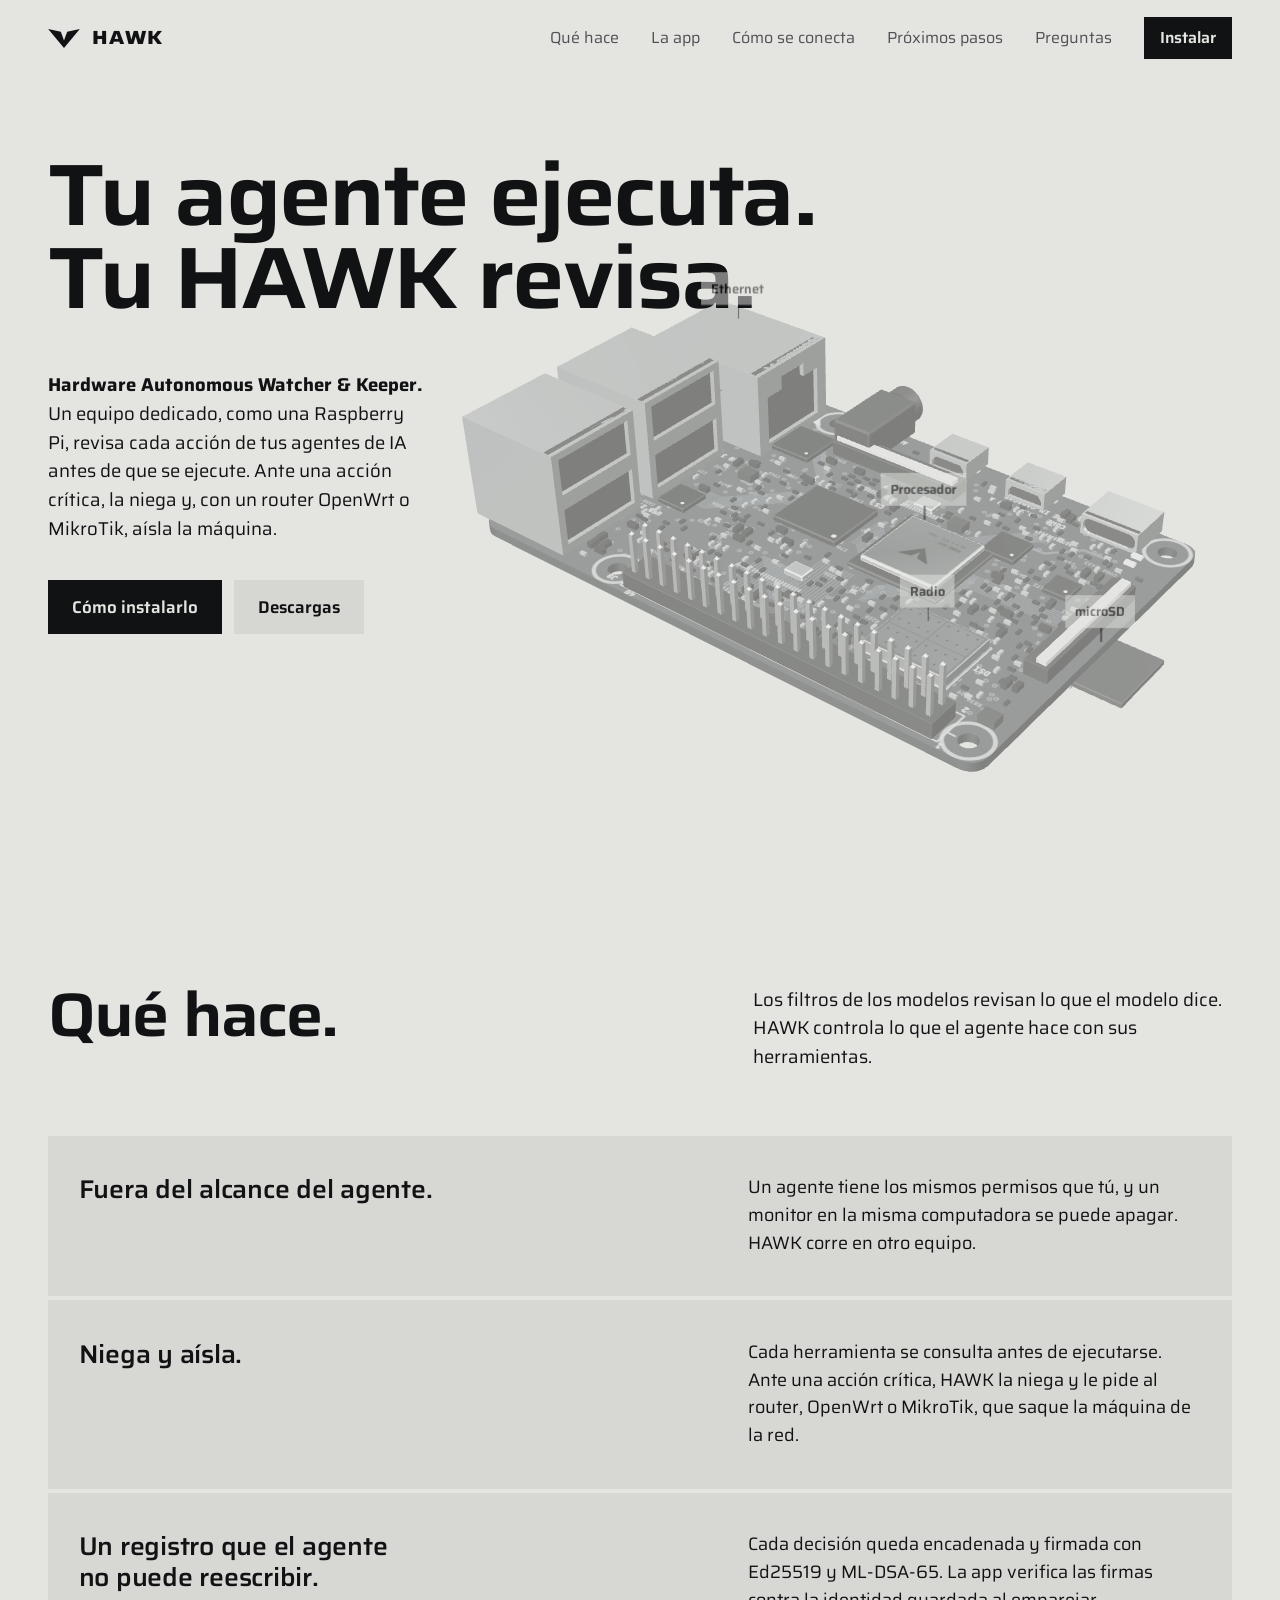
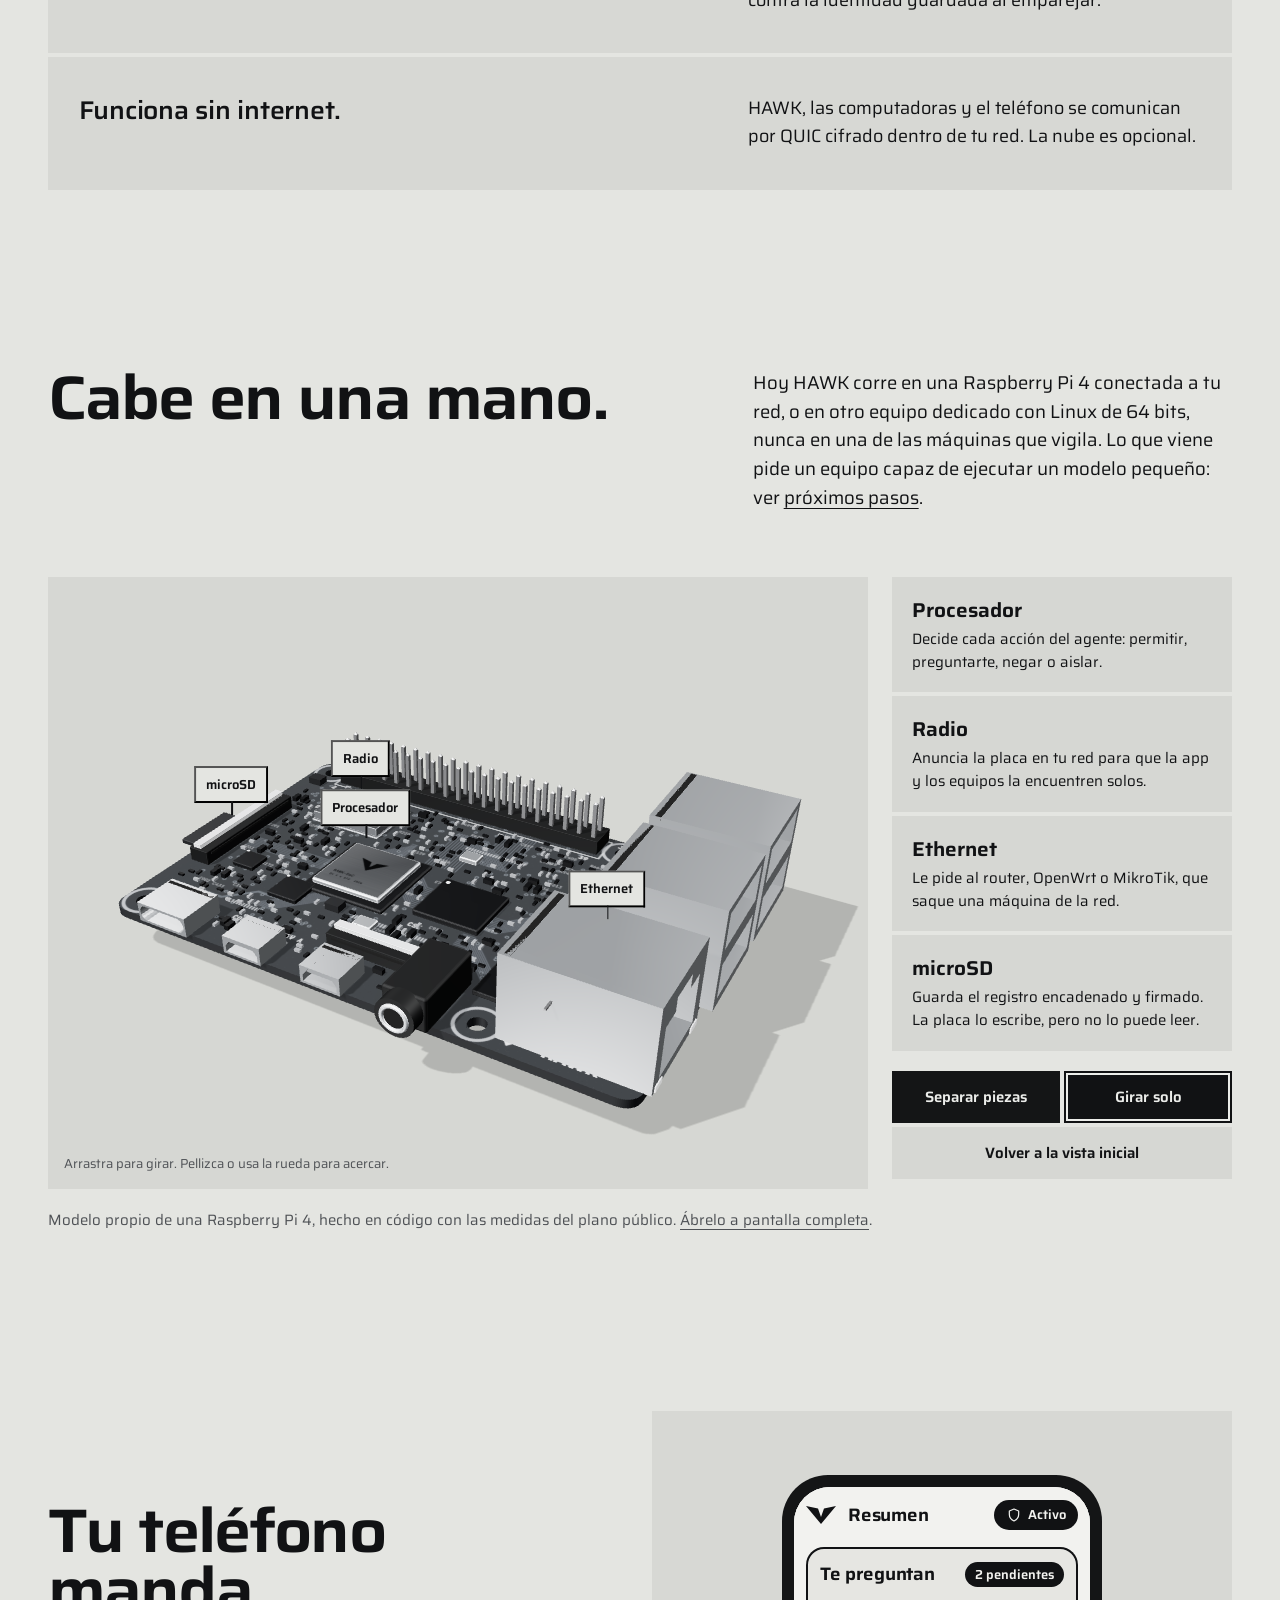
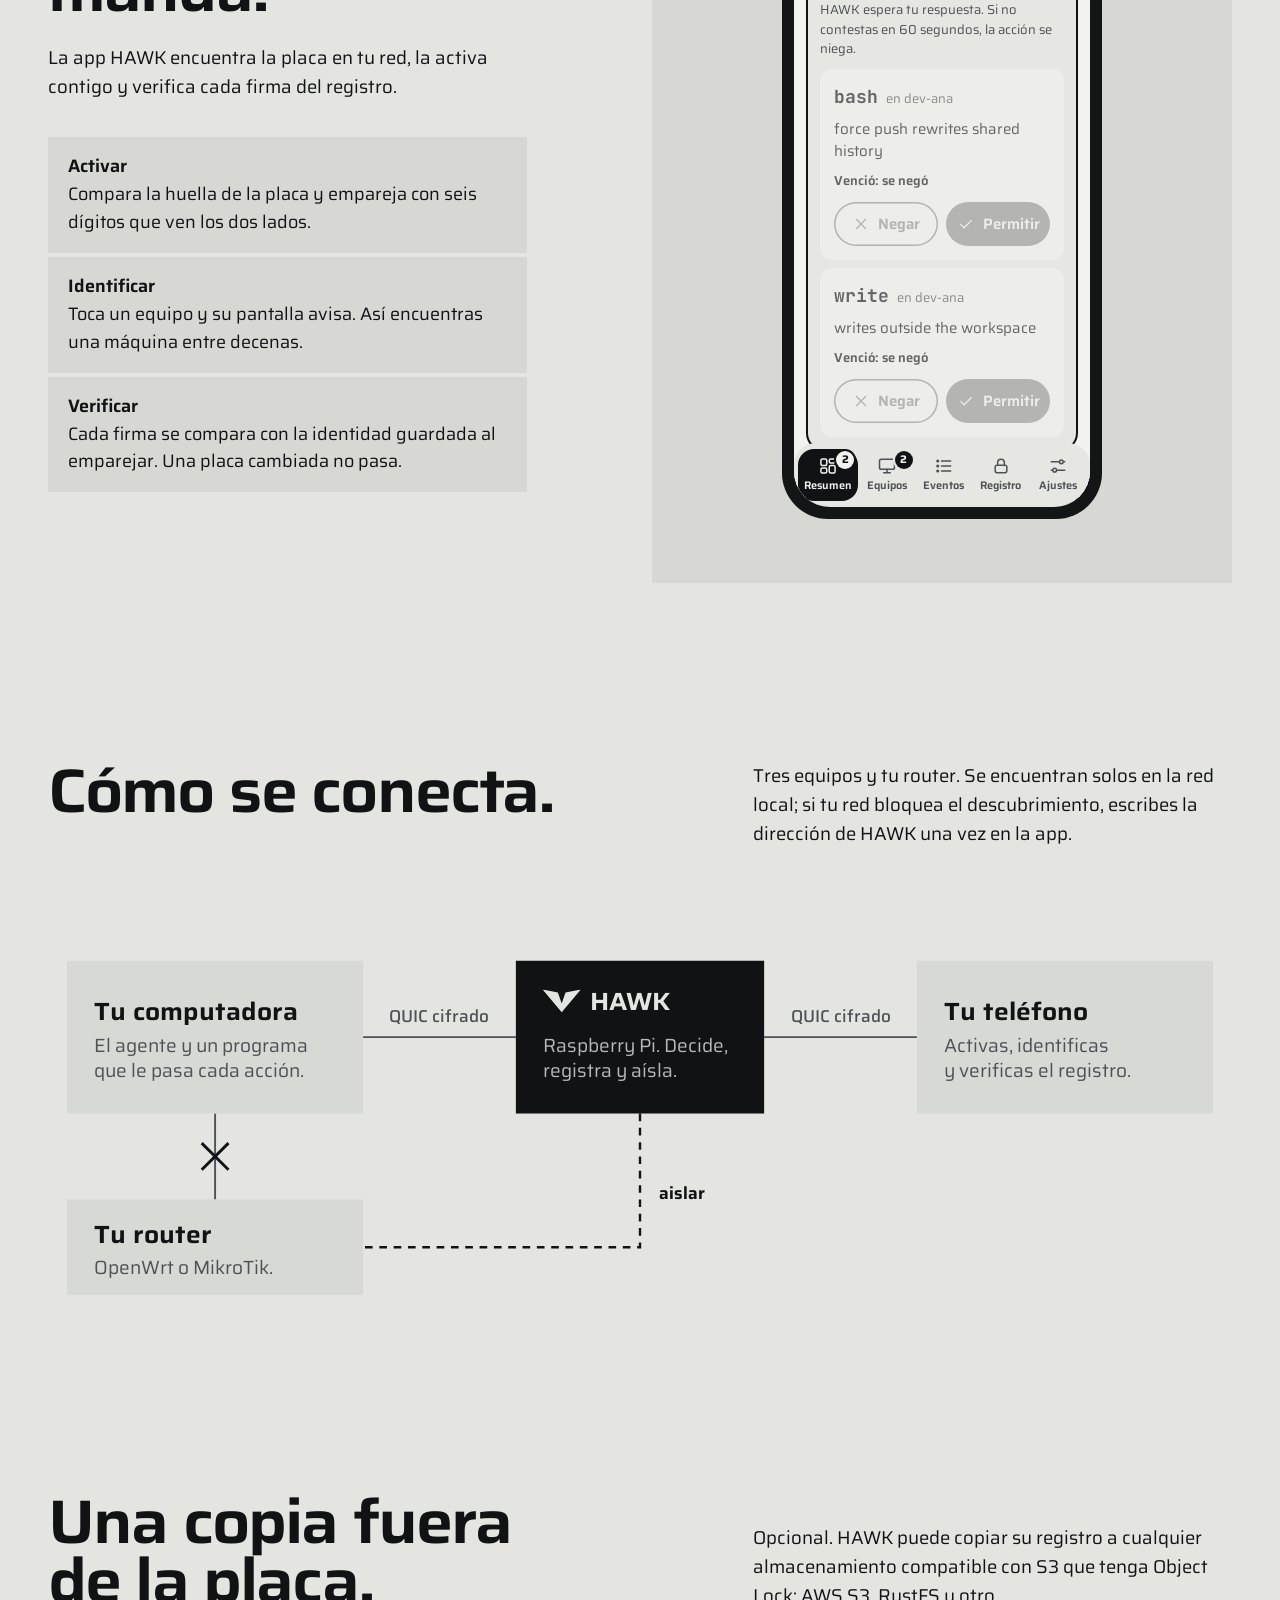
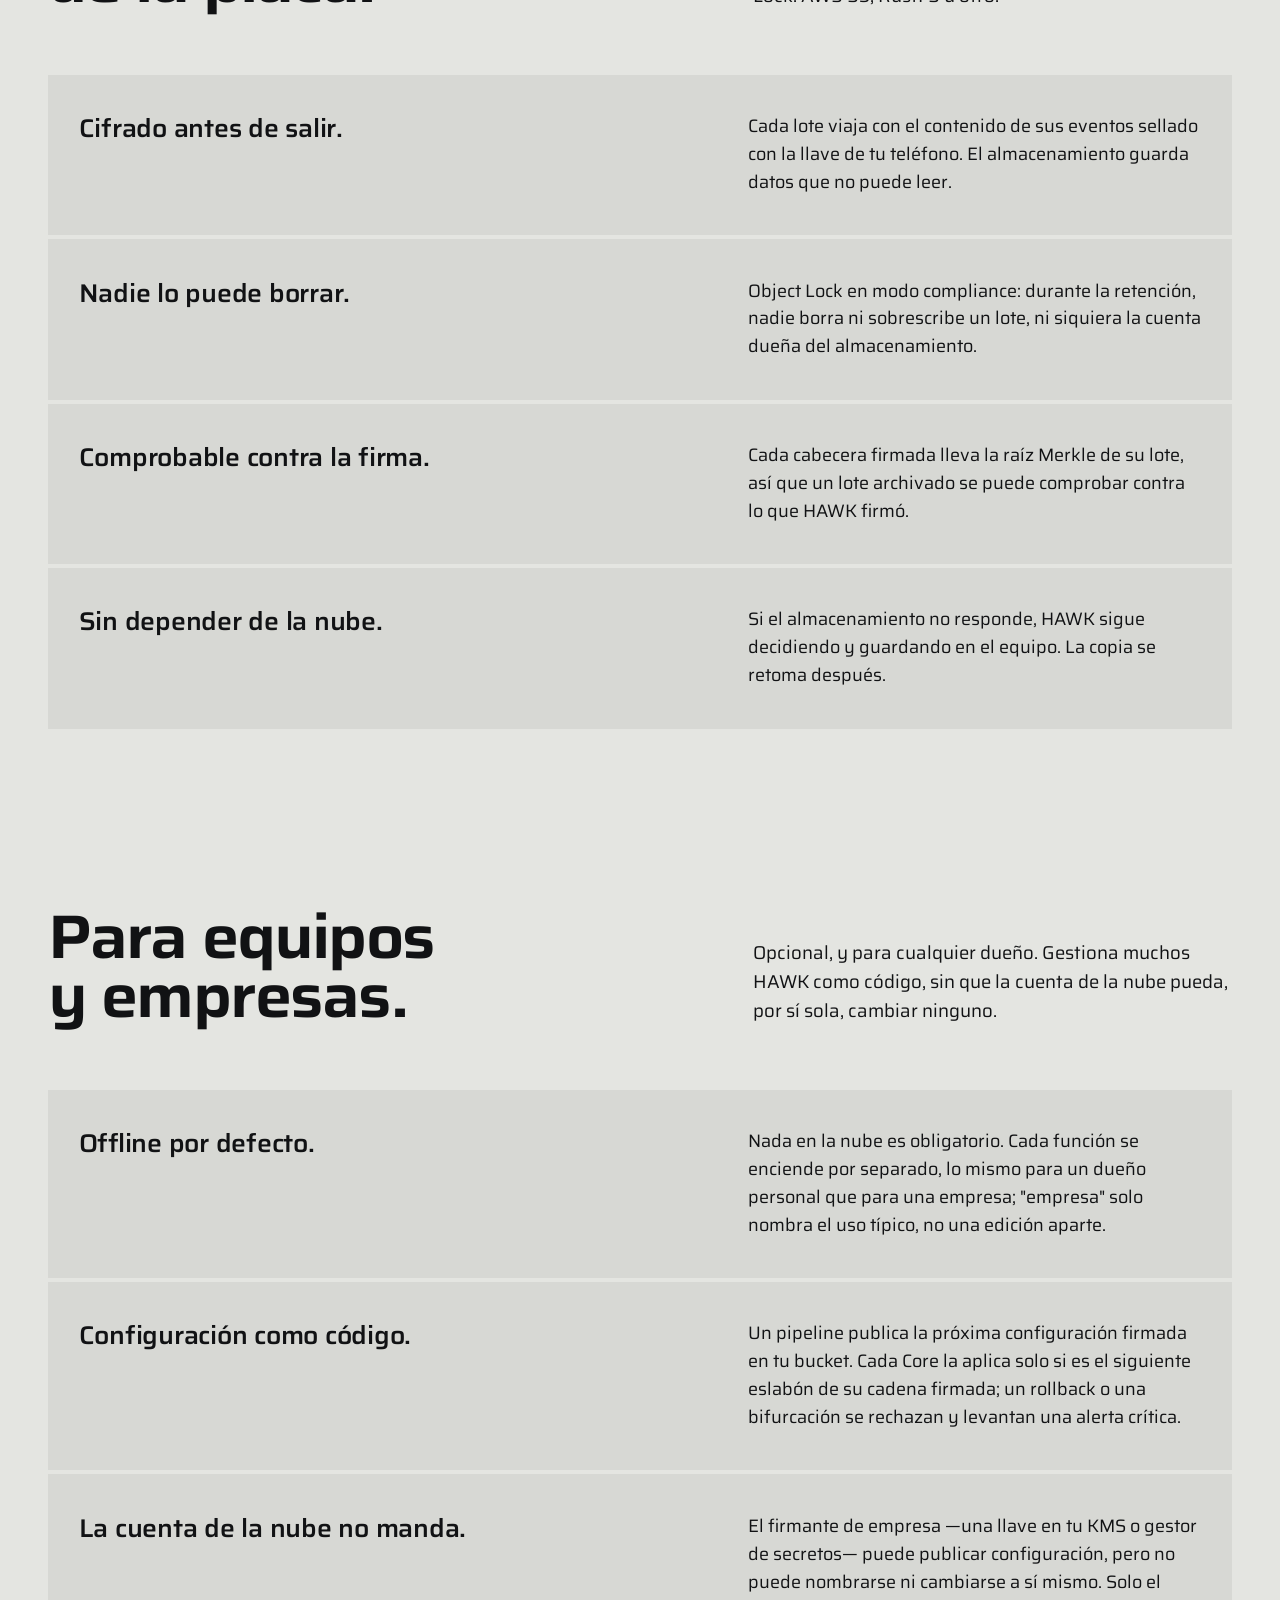
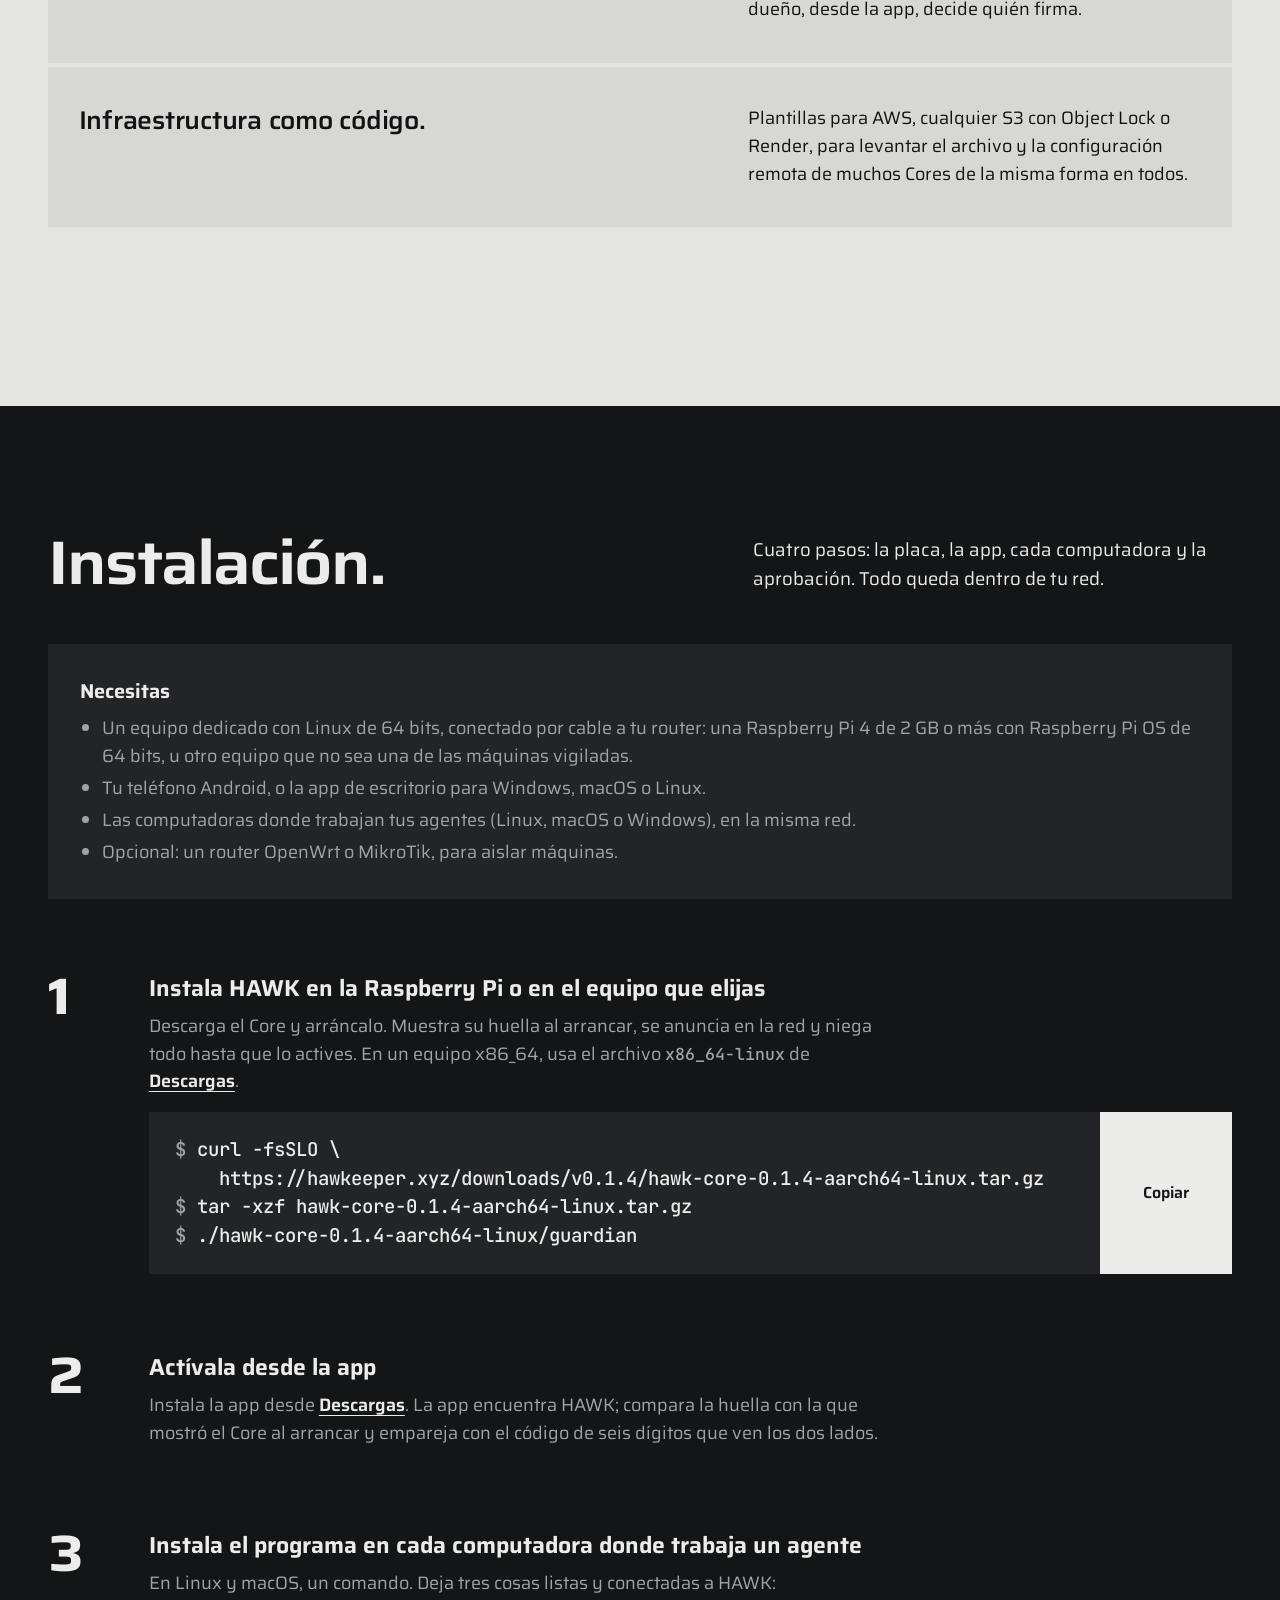
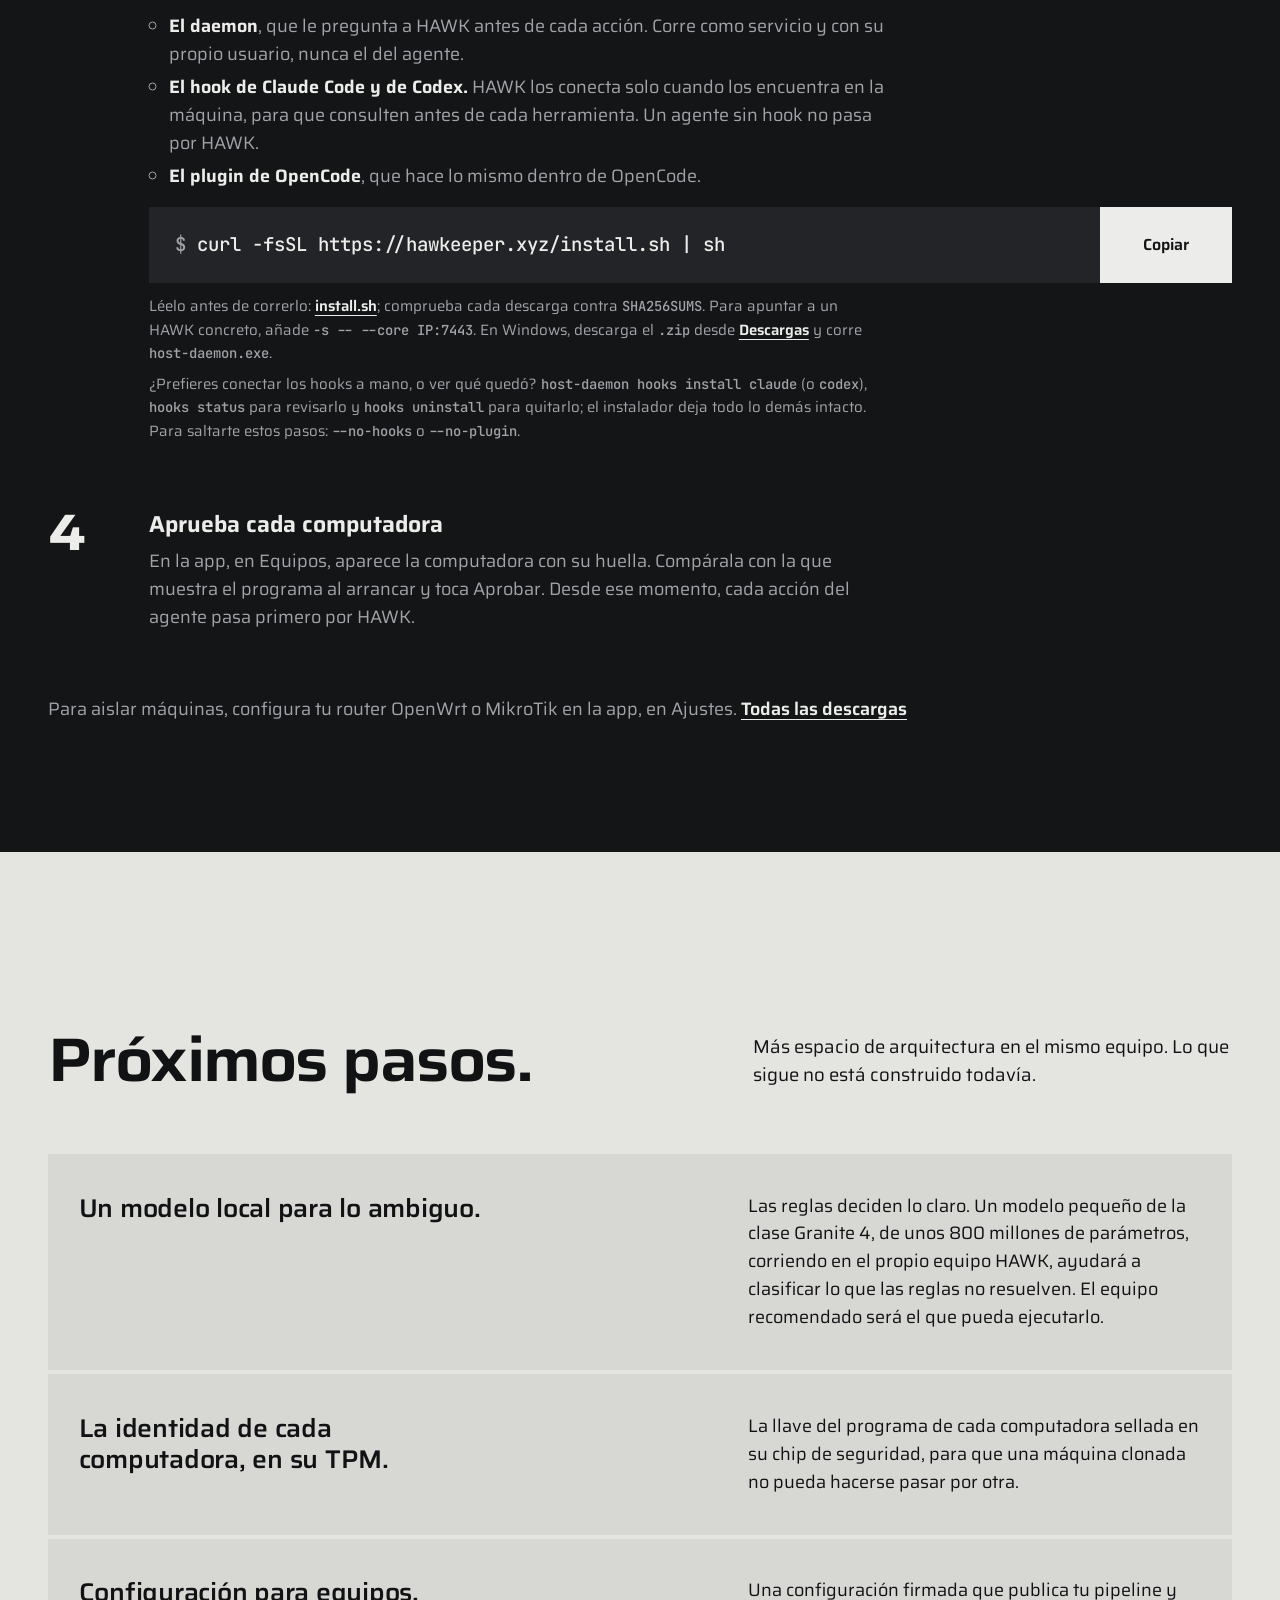
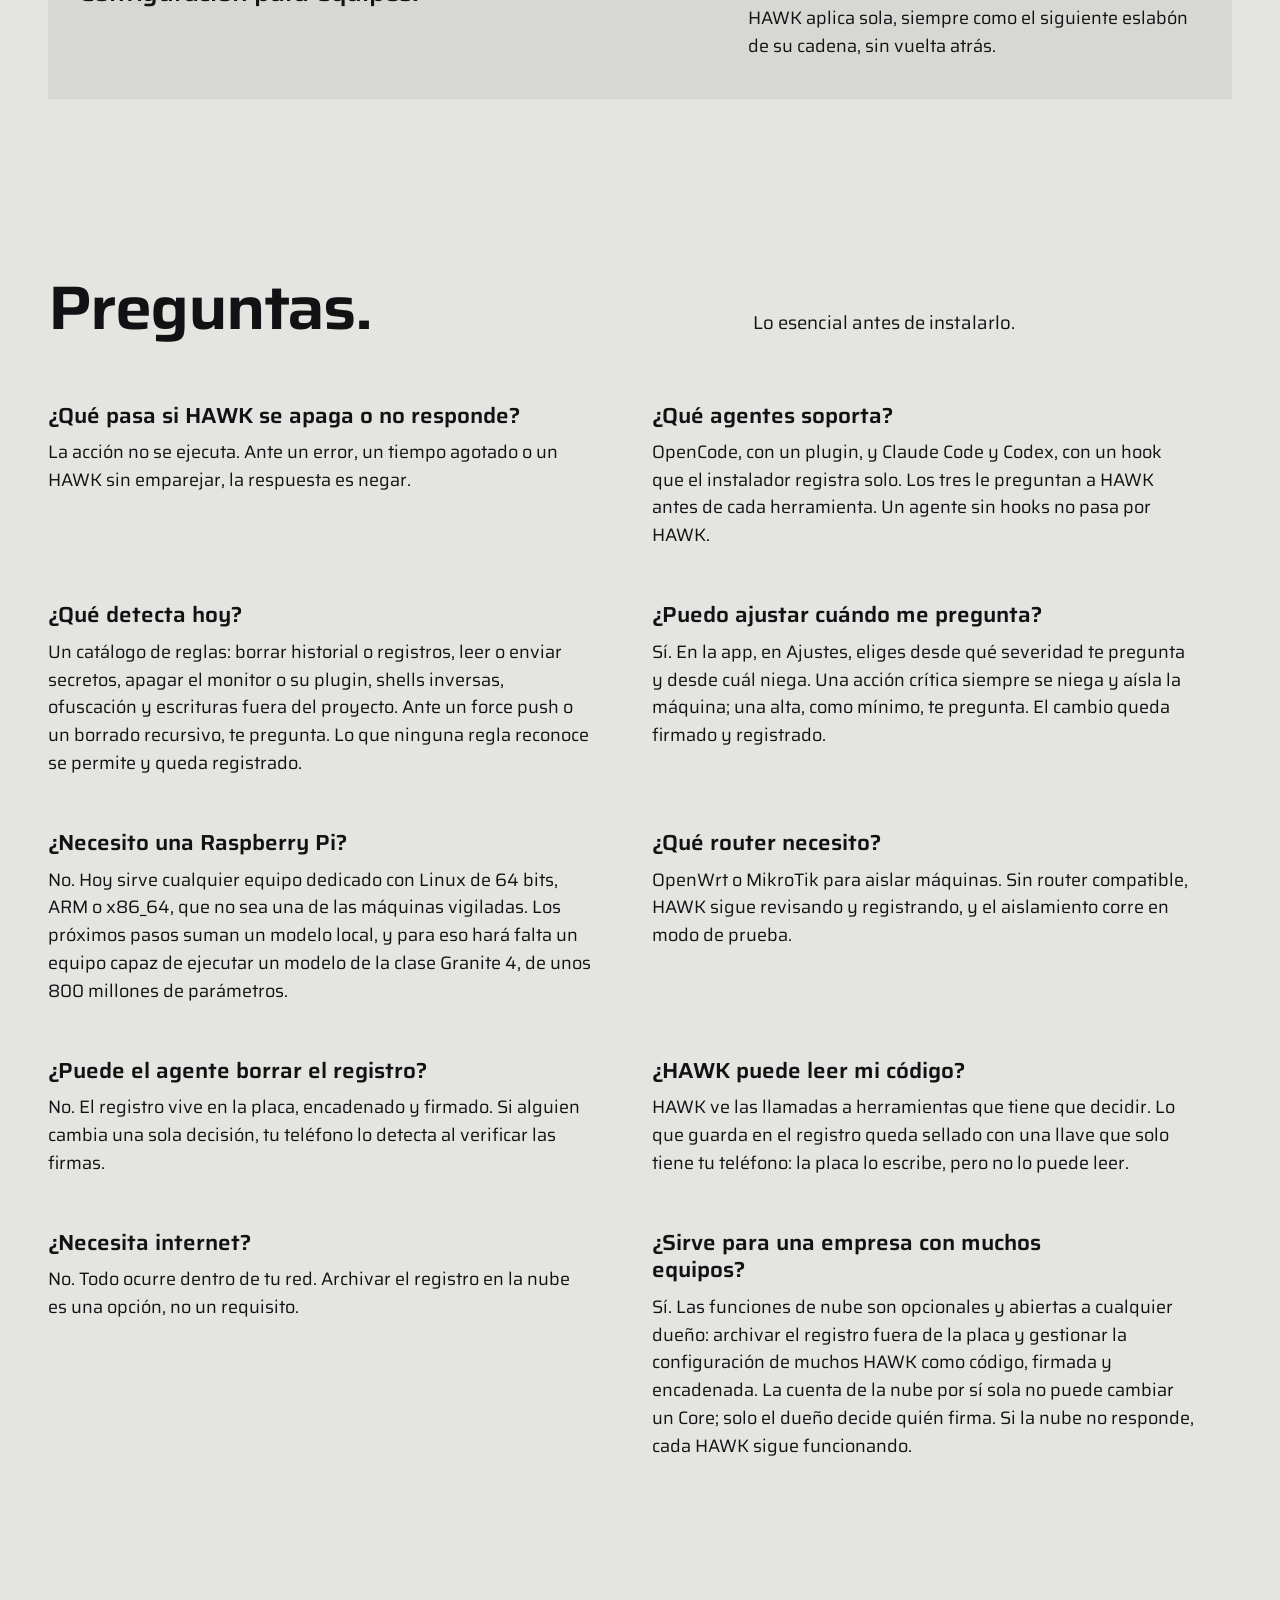
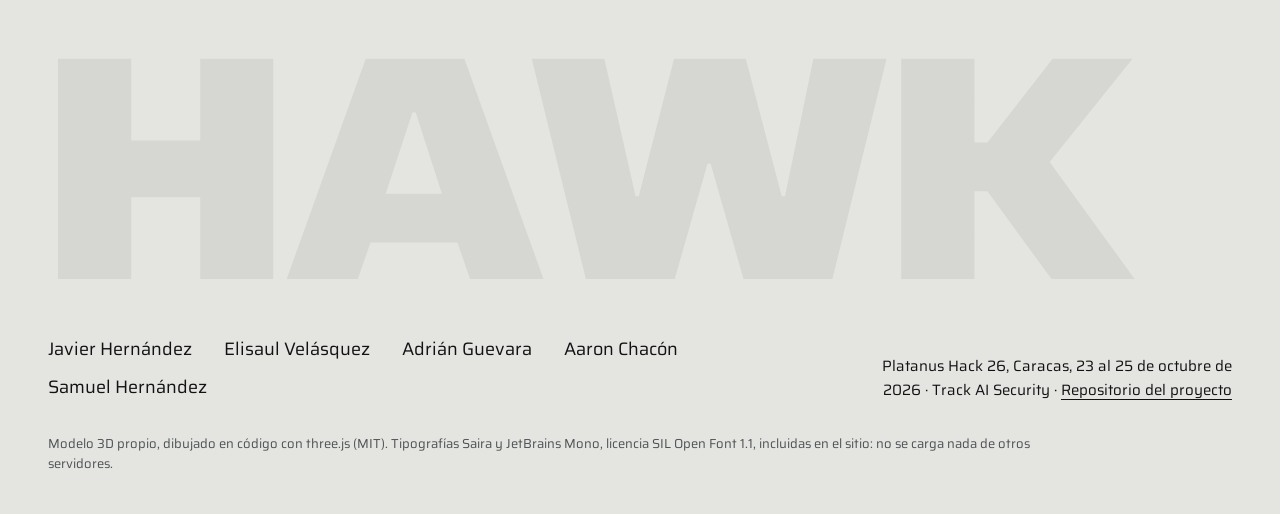
==== commit 46f8c65e: "feat(landing): downloads selector, clearer install and enterprise cloud The downloads page shows one" ====
--- a/misc/landing/index.html
+++ b/misc/landing/index.html
@@ -251,6 +251,10 @@
 .guide p { margin: 0 0 16px; max-width: 46rem; color: var(--night-ink-2); }
 .guide .cmd { margin: 0 0 12px; min-width: 0; }
 .guide .small { margin: 0; }
+.guide .small + .small { margin-top: 8px; }
+.guide .parts { margin: 0 0 16px; padding-left: 1.15em; max-width: 46rem; color: var(--night-ink-2); }
+.guide .parts li + li { margin-top: 5px; }
+.guide .parts strong { color: var(--night-ink); font-weight: 650; }
 .downloads { margin: clamp(32px, 4vw, 48px) 0 0; color: var(--night-ink-2); }
 .downloads a { color: var(--night-ink); font-weight: 600; }
 
@@ -584,6 +588,21 @@
     </div>
   </section>
 
+  <section class="section" id="empresa" data-group data-pi-pose="soc" data-pi-side="left" data-pi-o=".18">
+    <div class="frame">
+      <div class="grid section-head">
+        <h2 class="d2" data-r>Para equipos y empresas.</h2>
+        <p class="lede" data-r>Opcional, y para cualquier dueño. Gestiona muchos HAWK como código, sin que la cuenta de la nube pueda, por sí sola, cambiar ninguno.</p>
+      </div>
+      <ul class="claims">
+        <li class="grid" data-r><h3 class="s3">Offline por defecto.</h3><p>Nada en la nube es obligatorio. Cada función se enciende por separado, lo mismo para un dueño personal que para una empresa; "empresa" solo nombra el uso típico, no una edición aparte.</p></li>
+        <li class="grid" data-r><h3 class="s3">Configuración como código.</h3><p>Un pipeline publica la próxima configuración firmada en tu bucket. Cada Core la aplica solo si es el siguiente eslabón de su cadena firmada; un rollback o una bifurcación se rechazan y levantan una alerta crítica.</p></li>
+        <li class="grid" data-r><h3 class="s3">La cuenta de la nube no manda.</h3><p>El firmante de empresa —una llave en tu KMS o gestor de secretos— puede publicar configuración, pero no puede nombrarse ni cambiarse a sí mismo. Solo el dueño, desde la app, decide quién firma.</p></li>
+        <li class="grid" data-r><h3 class="s3">Infraestructura como código.</h3><p>Plantillas para AWS, cualquier S3 con Object Lock o Render, para levantar el archivo y la configuración remota de muchos Cores de la misma forma en todos.</p></li>
+      </ul>
+    </div>
+  </section>
+
   <section class="install night" id="instalar" data-group data-pi-pose="top" data-pi-o="0">
     <div class="frame">
       <div class="grid section-head">
@@ -605,9 +624,9 @@
           <p>Descarga el Core y arráncalo. Muestra su huella al arrancar, se anuncia en la red y niega todo hasta que lo actives. En un equipo x86_64, usa el archivo <code>x86_64-linux</code> de <a href="downloads/">Descargas</a>.</p>
           <div class="cmd">
             <pre><span class="q">$</span> curl -fsSLO \
-    https://hawkeeper.xyz/downloads/v0.1.5/hawk-core-0.1.5-aarch64-linux.tar.gz
-<span class="q">$</span> tar -xzf hawk-core-0.1.5-aarch64-linux.tar.gz
-<span class="q">$</span> ./hawk-core-0.1.5-aarch64-linux/guardian</pre>
+    https://hawkeeper.xyz/downloads/v0.1.4/hawk-core-0.1.4-aarch64-linux.tar.gz
+<span class="q">$</span> tar -xzf hawk-core-0.1.4-aarch64-linux.tar.gz
+<span class="q">$</span> ./hawk-core-0.1.4-aarch64-linux/guardian</pre>
             <button class="copy" type="button">Copiar</button>
           </div>
         </li>
@@ -616,13 +635,19 @@
           <p>Instala la app desde <a href="downloads/">Descargas</a>. La app encuentra HAWK; compara la huella con la que mostró el Core al arrancar y empareja con el código de seis dígitos que ven los dos lados.</p>
         </li>
         <li data-r>
-          <h3>Instala el programa en cada computadora</h3>
-          <p>En Linux y macOS, un comando. Instala el programa que consulta a HAWK y el plugin de OpenCode. En Windows, descarga el <code>.zip</code> desde <a href="downloads/">Descargas</a> y corre <code>host-daemon.exe</code>.</p>
+          <h3>Instala el programa en cada computadora donde trabaja un agente</h3>
+          <p>En Linux y macOS, un comando. Deja tres cosas listas y conectadas a HAWK:</p>
+          <ul class="parts">
+            <li><strong>El daemon</strong>, que le pregunta a HAWK antes de cada acción. Corre como servicio y con su propio usuario, nunca el del agente.</li>
+            <li><strong>El hook de Claude Code y de Codex.</strong> HAWK los conecta solo cuando los encuentra en la máquina, para que consulten antes de cada herramienta. Un agente sin hook no pasa por HAWK.</li>
+            <li><strong>El plugin de OpenCode</strong>, que hace lo mismo dentro de OpenCode.</li>
+          </ul>
           <div class="cmd">
             <pre id="cmd-text"><span class="q">$</span> curl -fsSL https://hawkeeper.xyz/install.sh | sh</pre>
             <button class="copy" type="button">Copiar</button>
           </div>
-          <p class="small">Puedes leer el instalador antes de correrlo: <a href="install.sh">install.sh</a>. Comprueba cada descarga contra <code>SHA256SUMS</code>.</p>
+          <p class="small">Léelo antes de correrlo: <a href="install.sh">install.sh</a>; comprueba cada descarga contra <code>SHA256SUMS</code>. Para apuntar a un HAWK concreto, añade <code>-s -- --core IP:7443</code>. En Windows, descarga el <code>.zip</code> desde <a href="downloads/">Descargas</a> y corre <code>host-daemon.exe</code>.</p>
+          <p class="small">¿Prefieres conectar los hooks a mano, o ver qué quedó? <code>host-daemon hooks install claude</code> (o <code>codex</code>), <code>hooks status</code> para revisarlo y <code>hooks uninstall</code> para quitarlo; el instalador deja todo lo demás intacto. Para saltarte estos pasos: <code>--no-hooks</code> o <code>--no-plugin</code>.</p>
         </li>
         <li data-r>
           <h3>Aprueba cada computadora</h3>
@@ -663,6 +688,7 @@
         <div data-r><dt>¿Puede el agente borrar el registro?</dt><dd>No. El registro vive en la placa, encadenado y firmado. Si alguien cambia una sola decisión, tu teléfono lo detecta al verificar las firmas.</dd></div>
         <div data-r><dt>¿HAWK puede leer mi código?</dt><dd>HAWK ve las llamadas a herramientas que tiene que decidir. Lo que guarda en el registro queda sellado con una llave que solo tiene tu teléfono: la placa lo escribe, pero no lo puede leer.</dd></div>
         <div data-r><dt>¿Necesita internet?</dt><dd>No. Todo ocurre dentro de tu red. Archivar el registro en la nube es una opción, no un requisito.</dd></div>
+        <div data-r><dt>¿Sirve para una empresa con muchos equipos?</dt><dd>Sí. Las funciones de nube son opcionales y abiertas a cualquier dueño: archivar el registro fuera de la placa y gestionar la configuración de muchos HAWK como código, firmada y encadenada. La cuenta de la nube por sí sola no puede cambiar un Core; solo el dueño decide quién firma. Si la nube no responde, cada HAWK sigue funcionando.</dd></div>
       </dl>
     </div>
   </section>
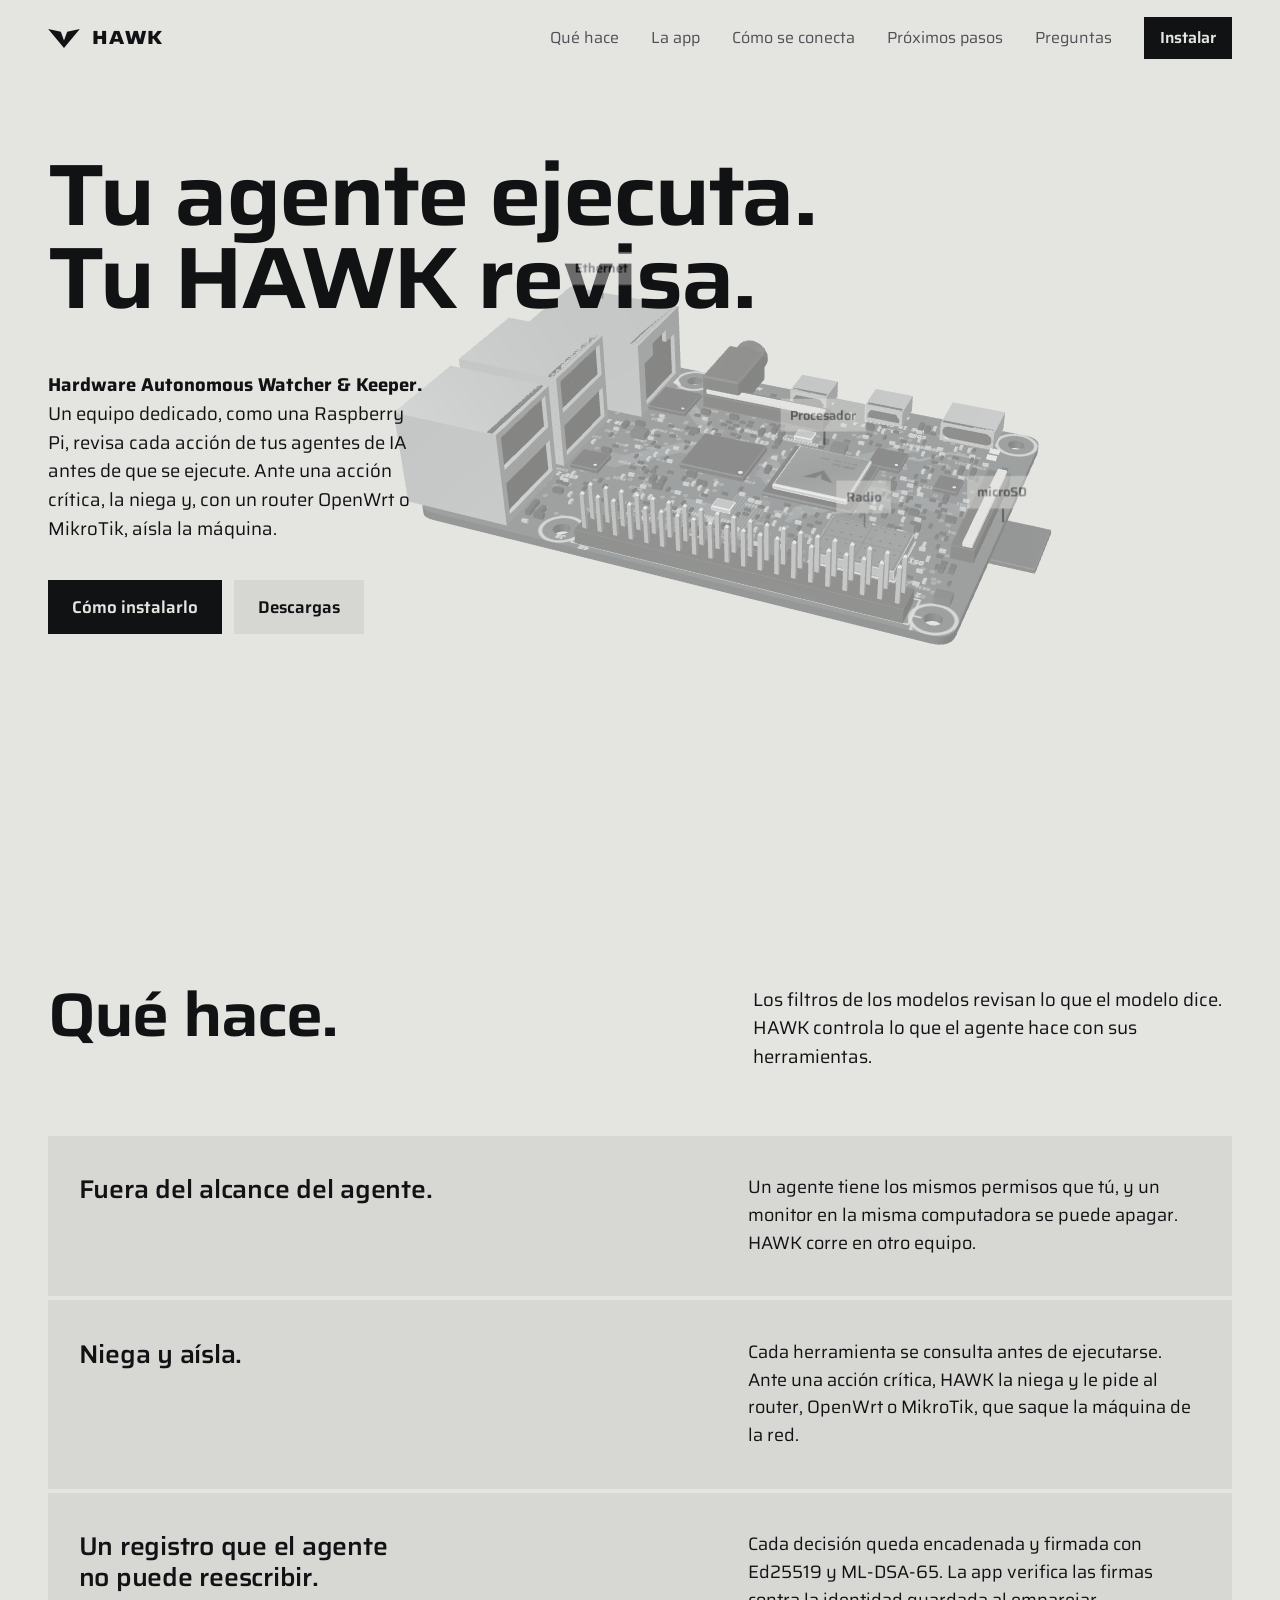
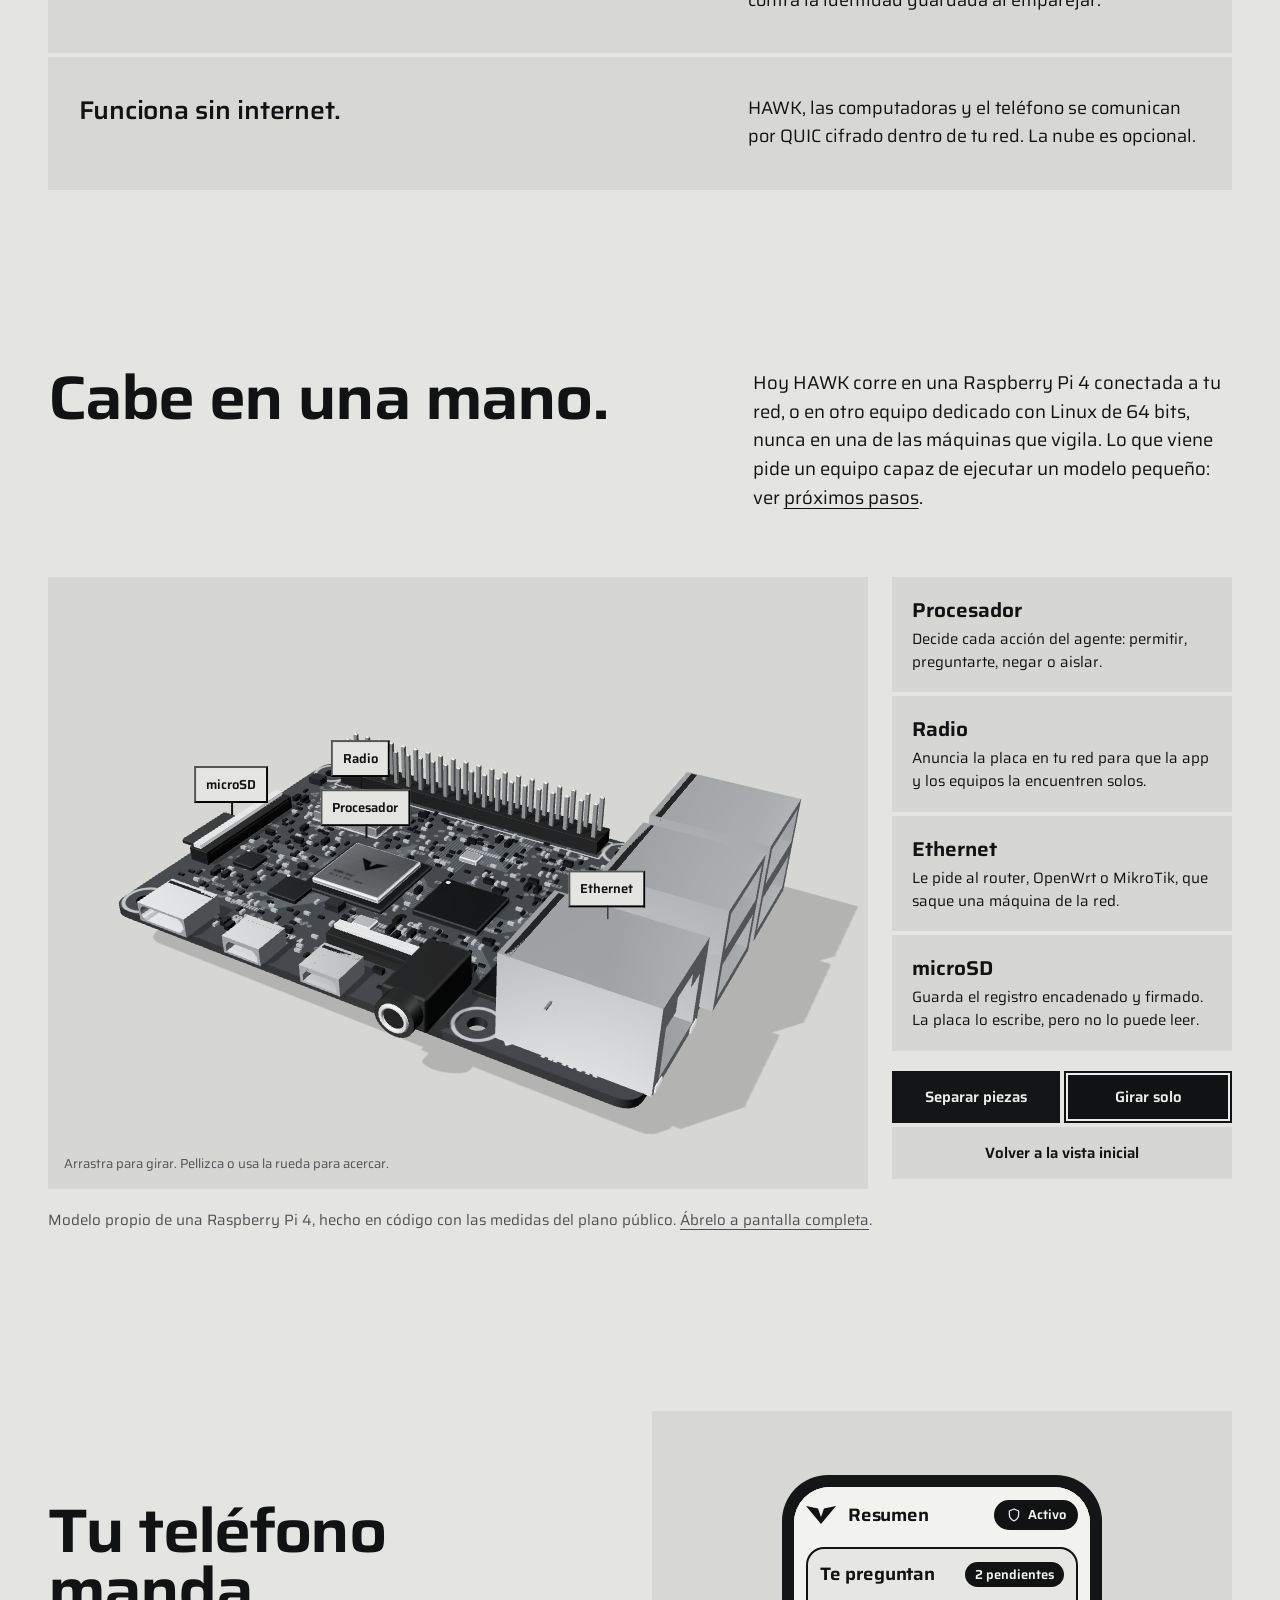
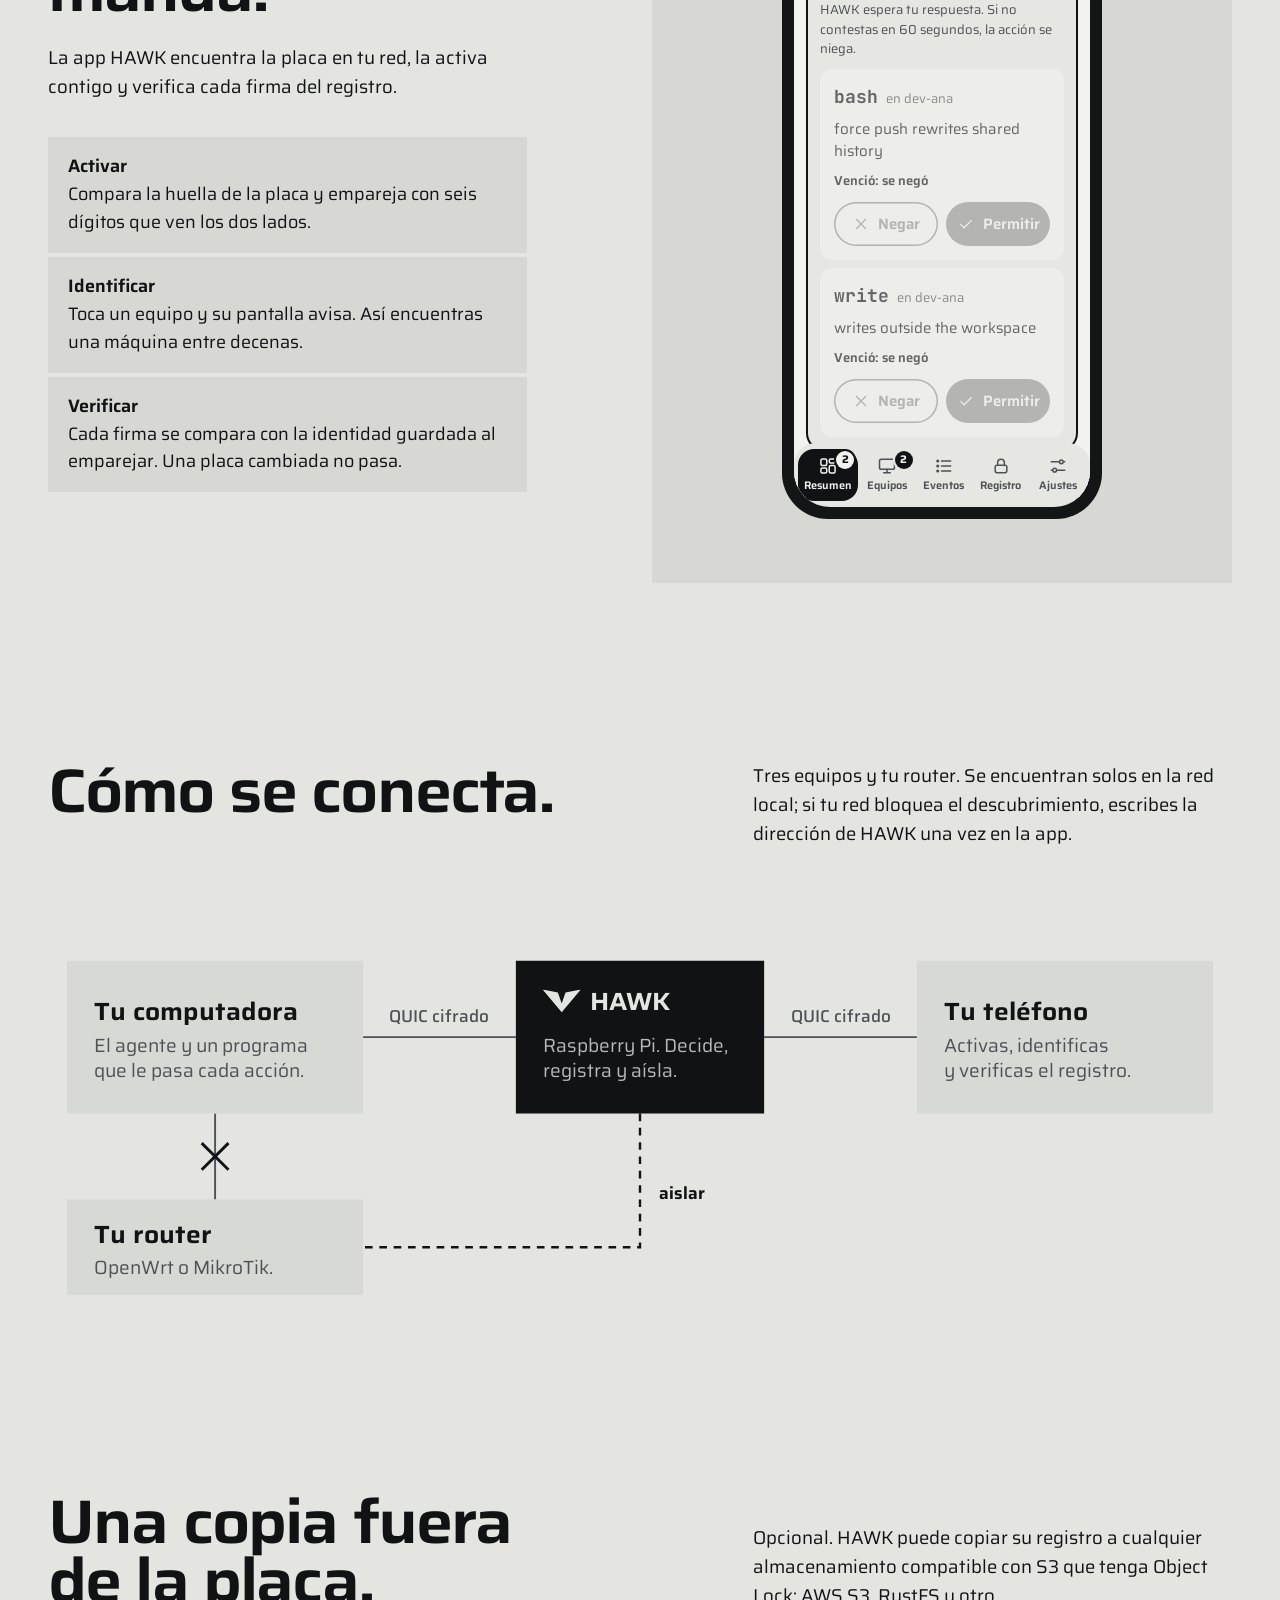
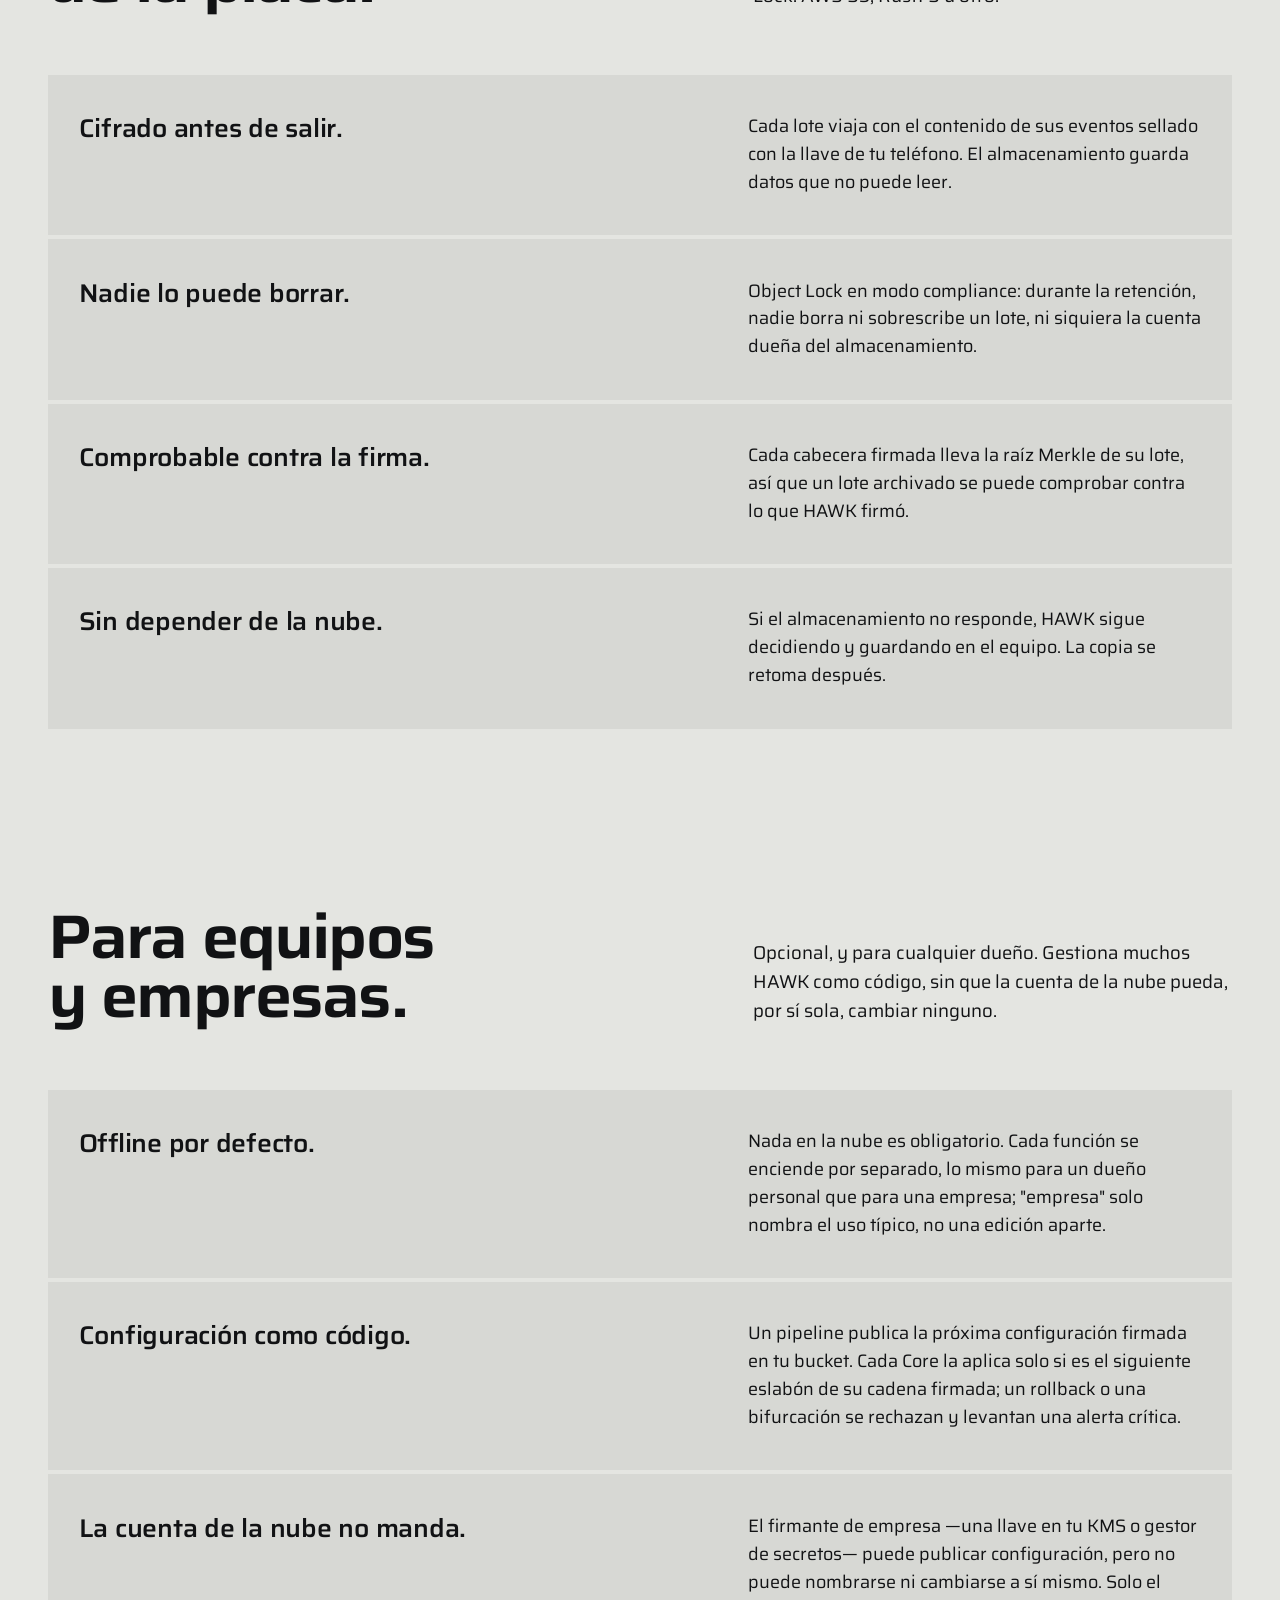
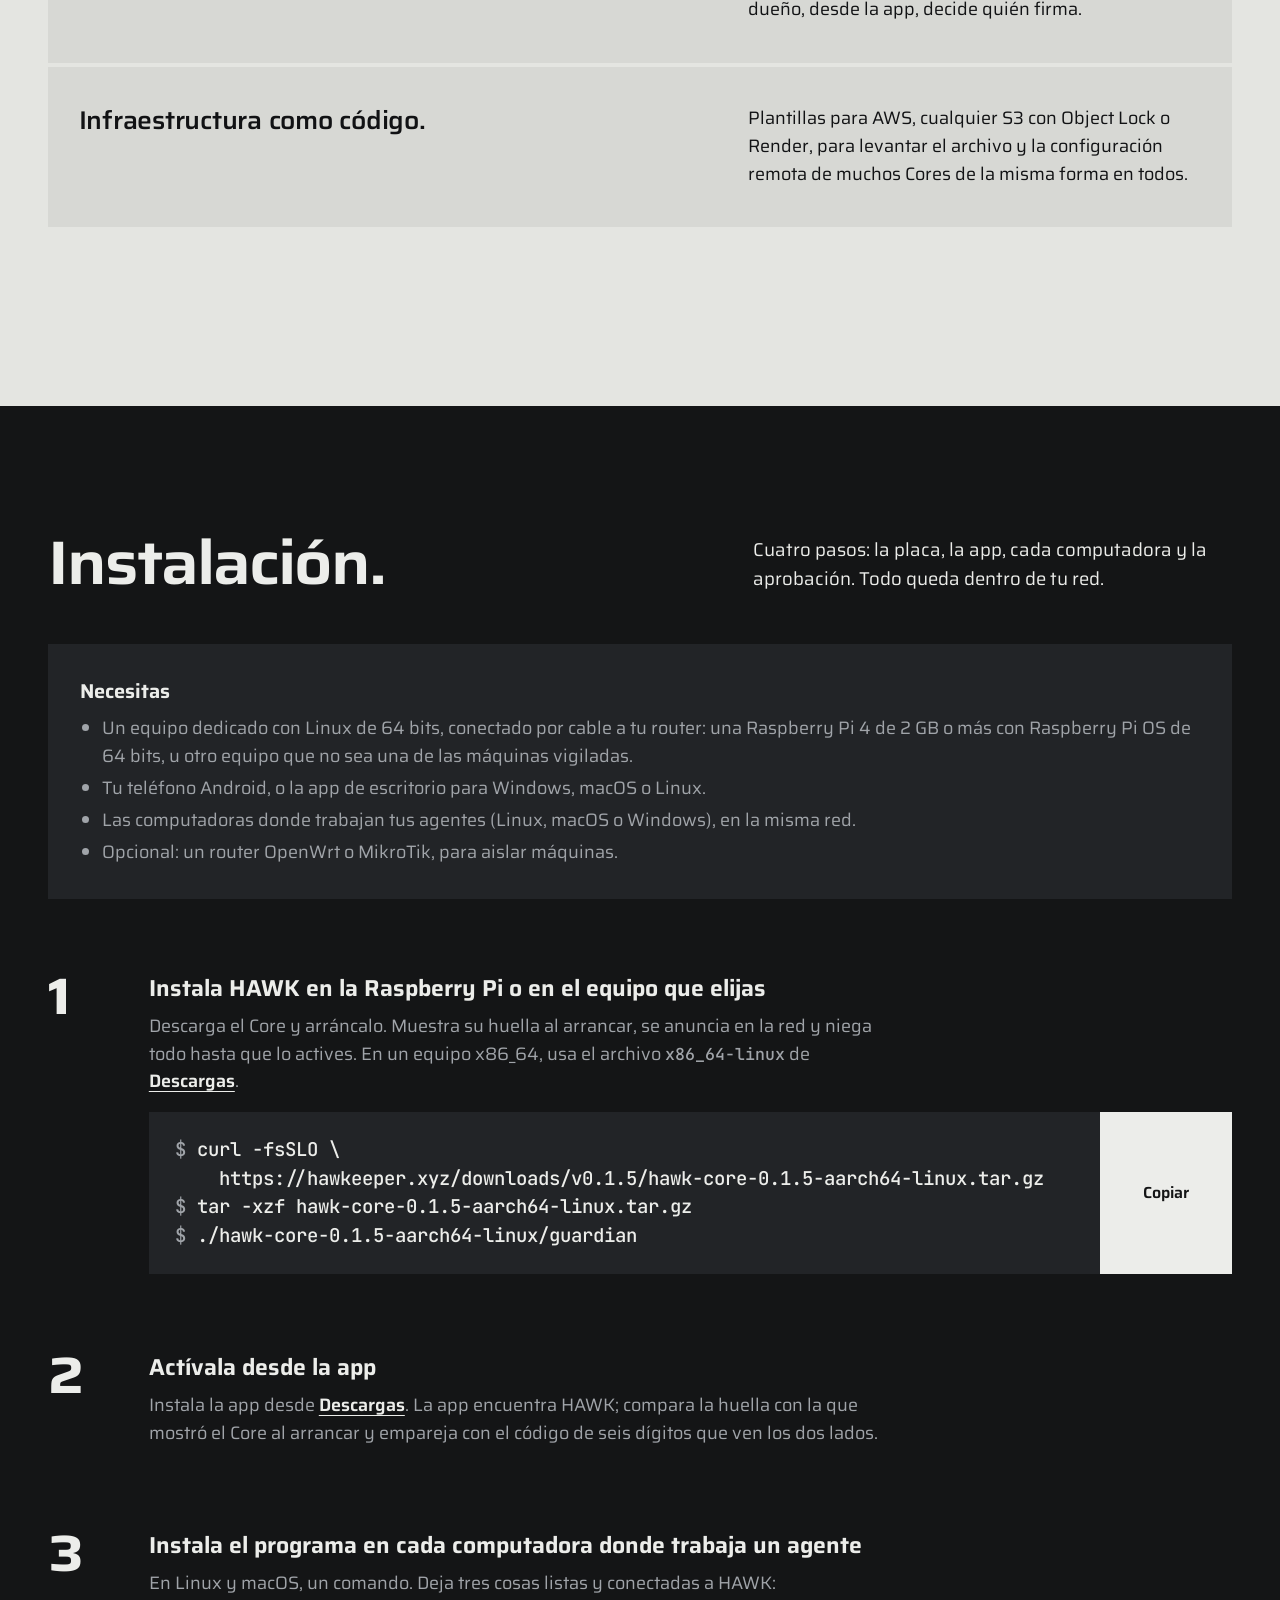
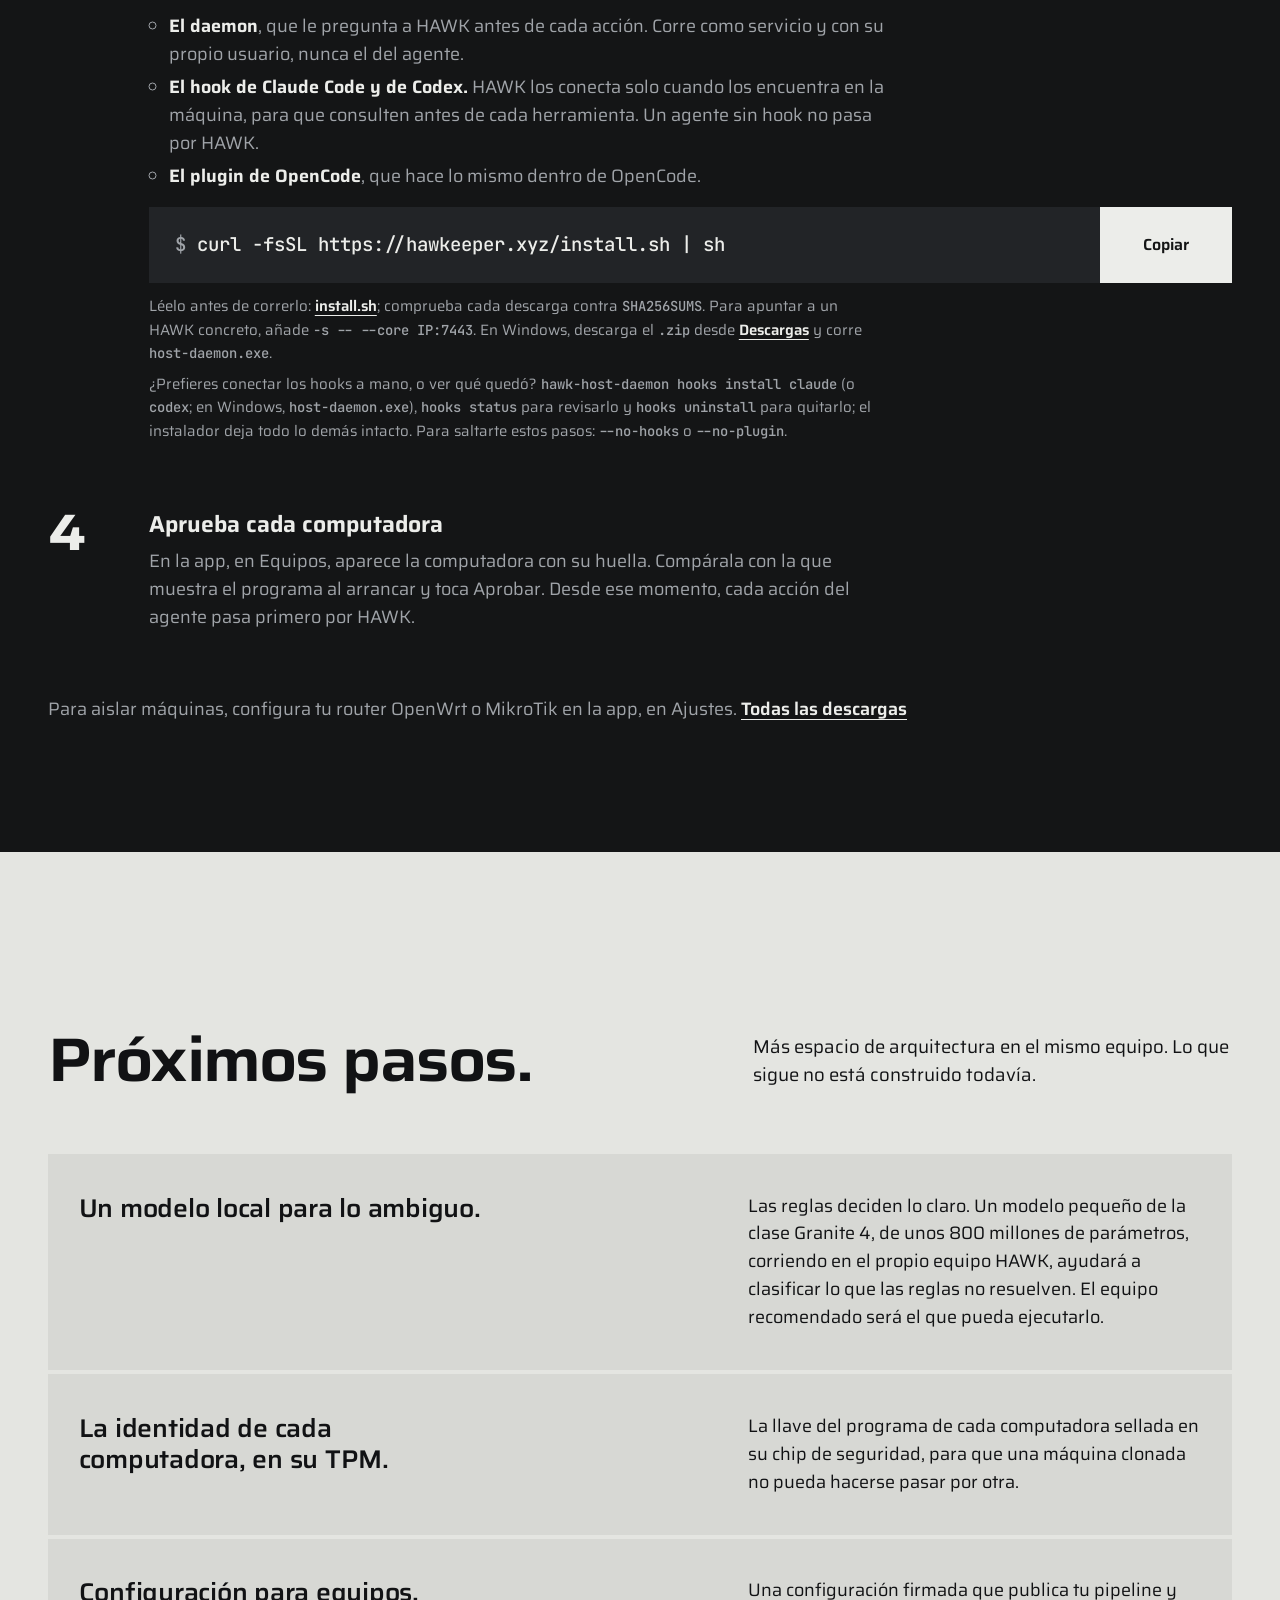
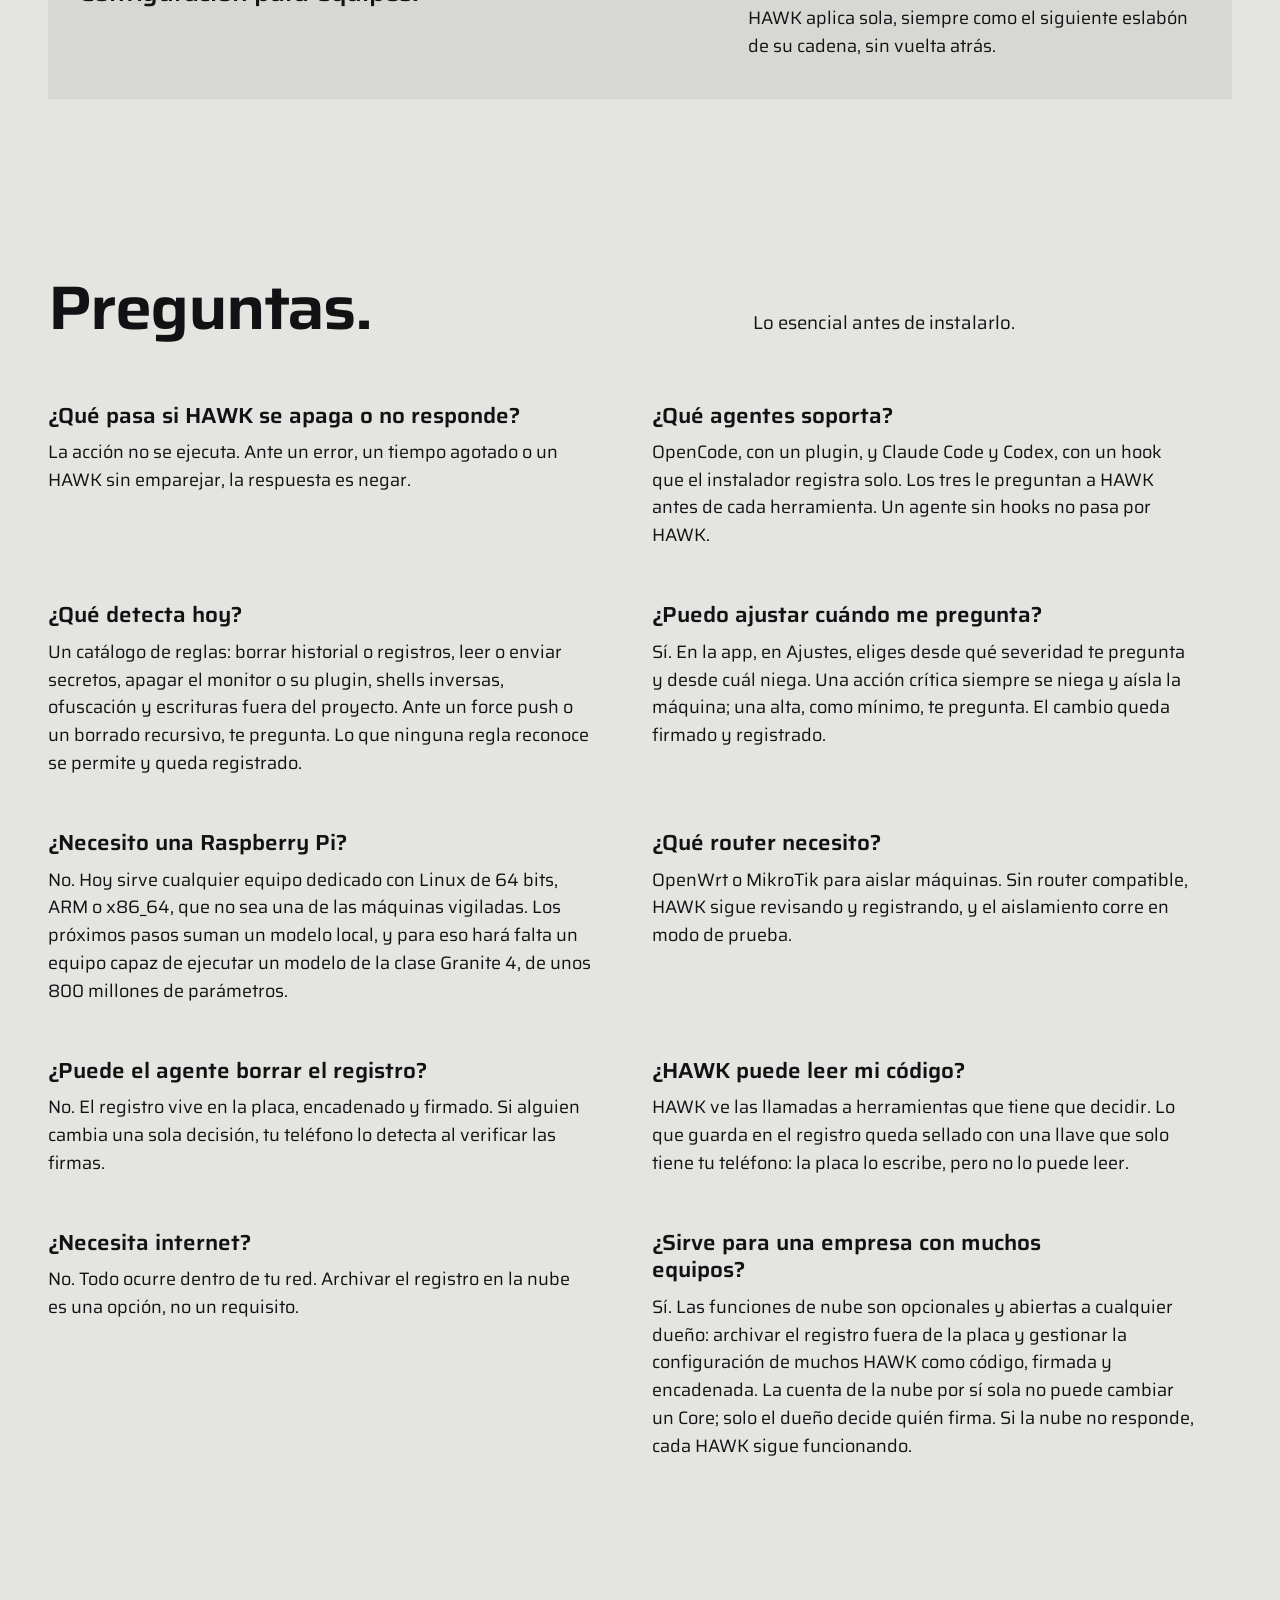
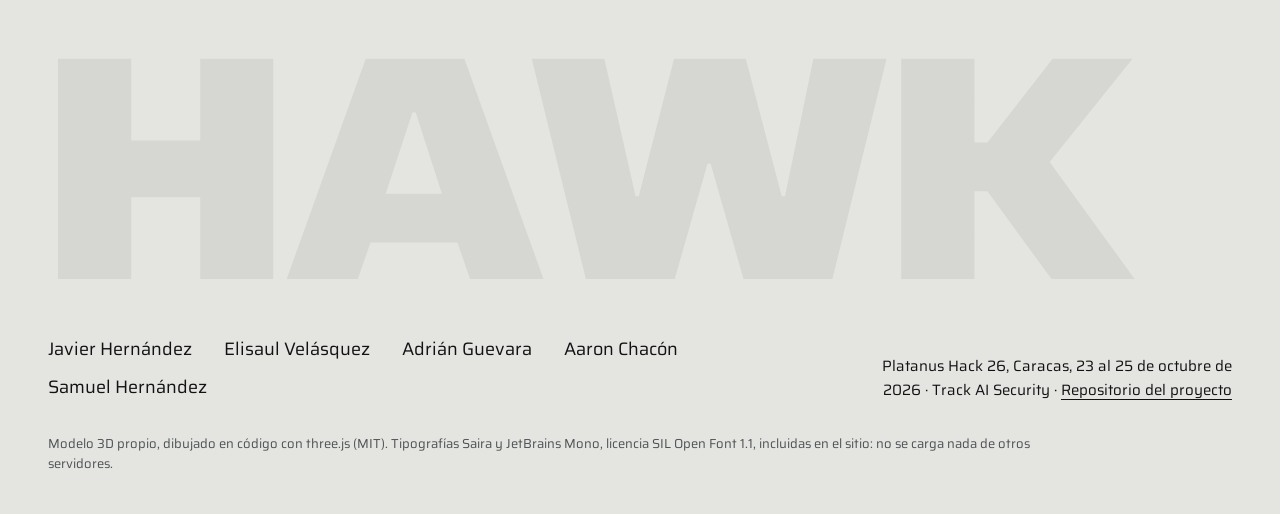
==== commit 62adbae3: "merge: entrenamiento into main (training pipeline, ADR-0035, ADR-0036) Brings the classifier pipelin" ====
--- a/misc/landing/index.html
+++ b/misc/landing/index.html
@@ -624,9 +624,9 @@
           <p>Descarga el Core y arráncalo. Muestra su huella al arrancar, se anuncia en la red y niega todo hasta que lo actives. En un equipo x86_64, usa el archivo <code>x86_64-linux</code> de <a href="downloads/">Descargas</a>.</p>
           <div class="cmd">
             <pre><span class="q">$</span> curl -fsSLO \
-    https://hawkeeper.xyz/downloads/v0.1.4/hawk-core-0.1.4-aarch64-linux.tar.gz
-<span class="q">$</span> tar -xzf hawk-core-0.1.4-aarch64-linux.tar.gz
-<span class="q">$</span> ./hawk-core-0.1.4-aarch64-linux/guardian</pre>
+    https://hawkeeper.xyz/downloads/v0.1.5/hawk-core-0.1.5-aarch64-linux.tar.gz
+<span class="q">$</span> tar -xzf hawk-core-0.1.5-aarch64-linux.tar.gz
+<span class="q">$</span> ./hawk-core-0.1.5-aarch64-linux/guardian</pre>
             <button class="copy" type="button">Copiar</button>
           </div>
         </li>
@@ -647,7 +647,7 @@
             <button class="copy" type="button">Copiar</button>
           </div>
           <p class="small">Léelo antes de correrlo: <a href="install.sh">install.sh</a>; comprueba cada descarga contra <code>SHA256SUMS</code>. Para apuntar a un HAWK concreto, añade <code>-s -- --core IP:7443</code>. En Windows, descarga el <code>.zip</code> desde <a href="downloads/">Descargas</a> y corre <code>host-daemon.exe</code>.</p>
-          <p class="small">¿Prefieres conectar los hooks a mano, o ver qué quedó? <code>host-daemon hooks install claude</code> (o <code>codex</code>), <code>hooks status</code> para revisarlo y <code>hooks uninstall</code> para quitarlo; el instalador deja todo lo demás intacto. Para saltarte estos pasos: <code>--no-hooks</code> o <code>--no-plugin</code>.</p>
+          <p class="small">¿Prefieres conectar los hooks a mano, o ver qué quedó? <code>hawk-host-daemon hooks install claude</code> (o <code>codex</code>; en Windows, <code>host-daemon.exe</code>), <code>hooks status</code> para revisarlo y <code>hooks uninstall</code> para quitarlo; el instalador deja todo lo demás intacto. Para saltarte estos pasos: <code>--no-hooks</code> o <code>--no-plugin</code>.</p>
         </li>
         <li data-r>
           <h3>Aprueba cada computadora</h3>
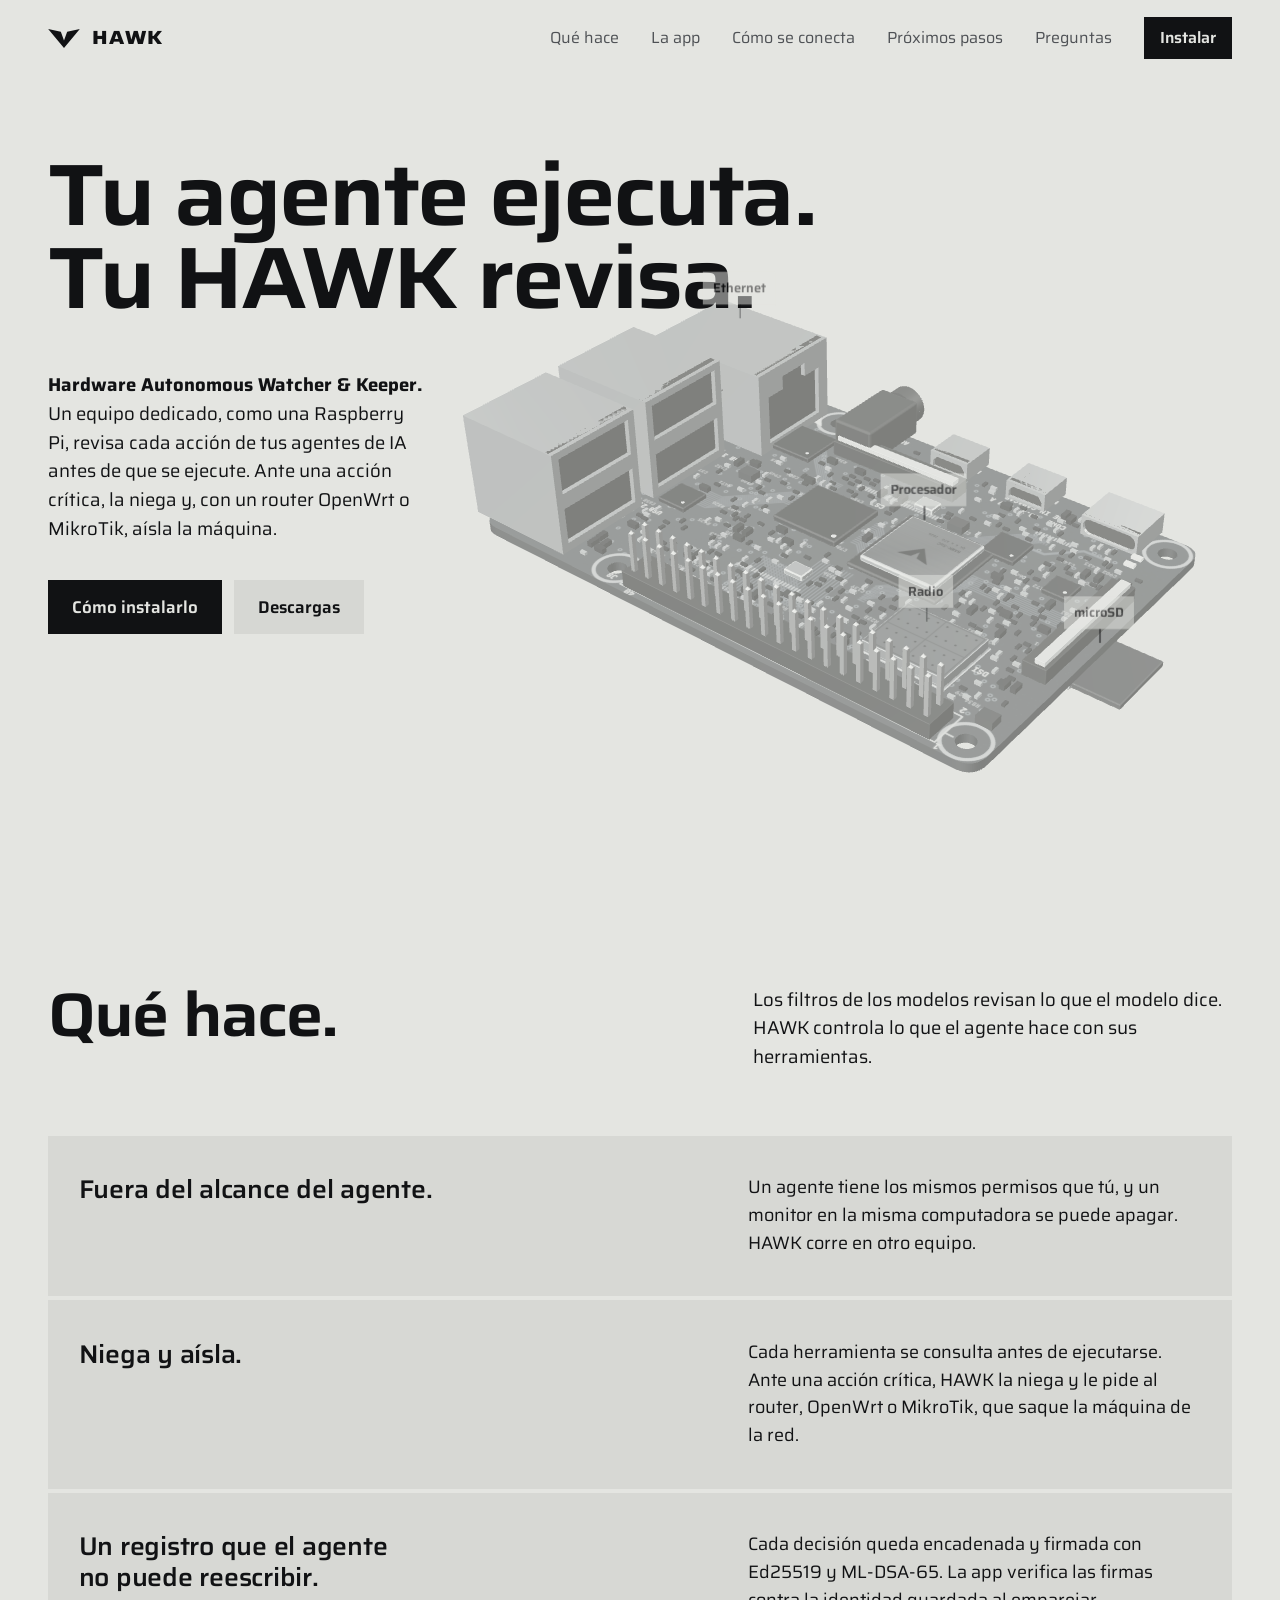
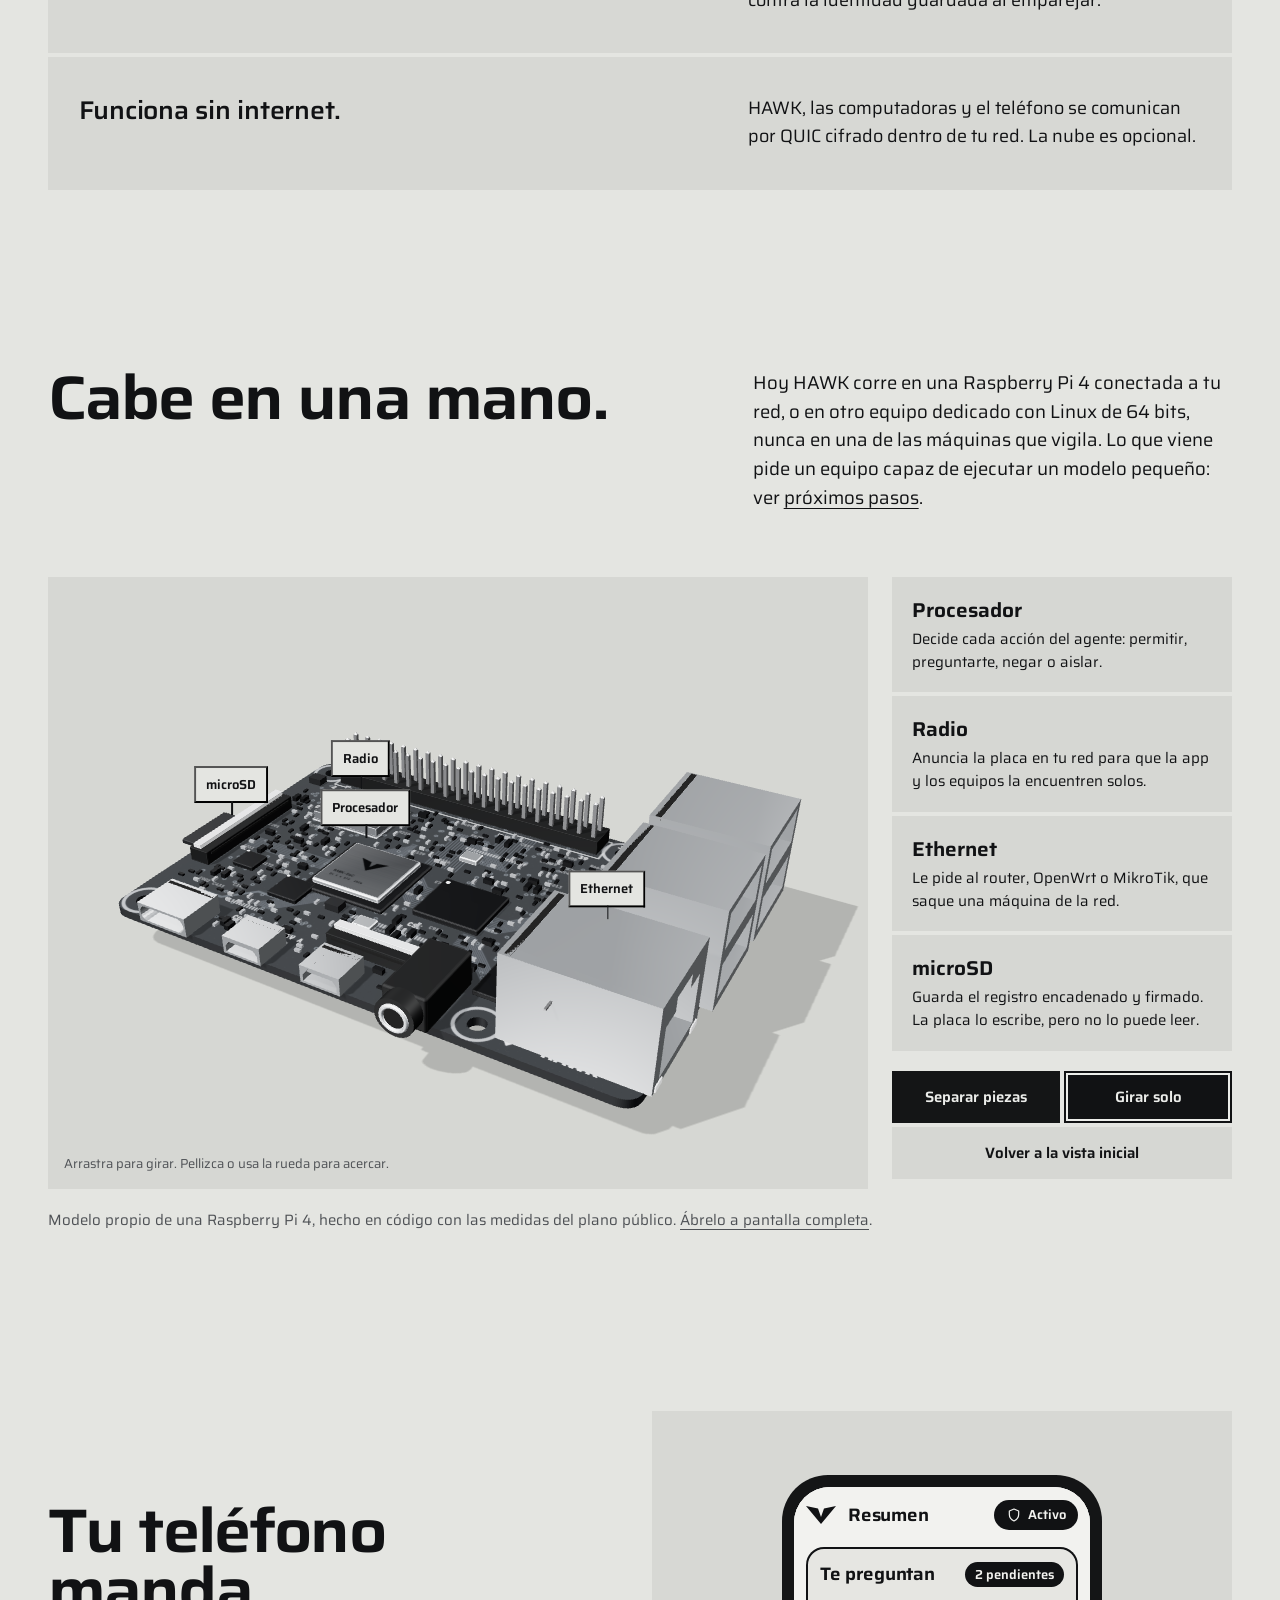
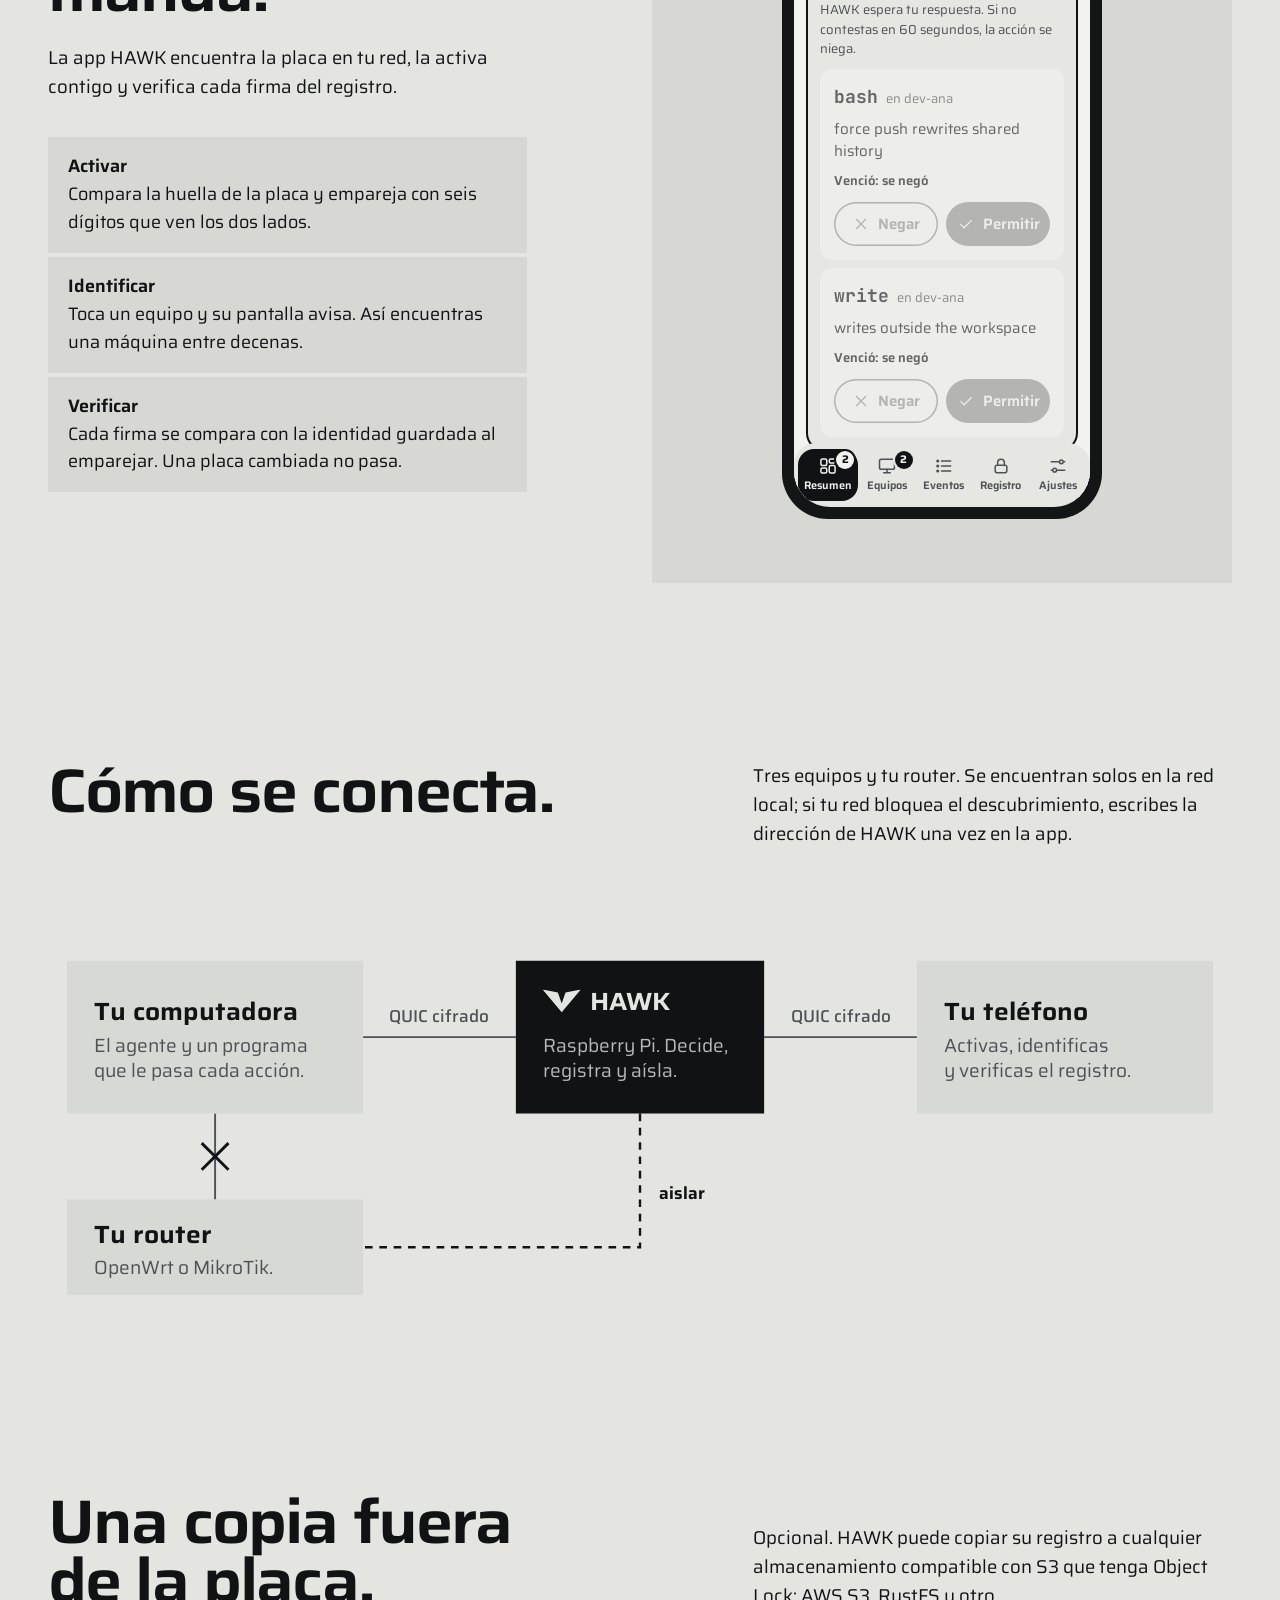
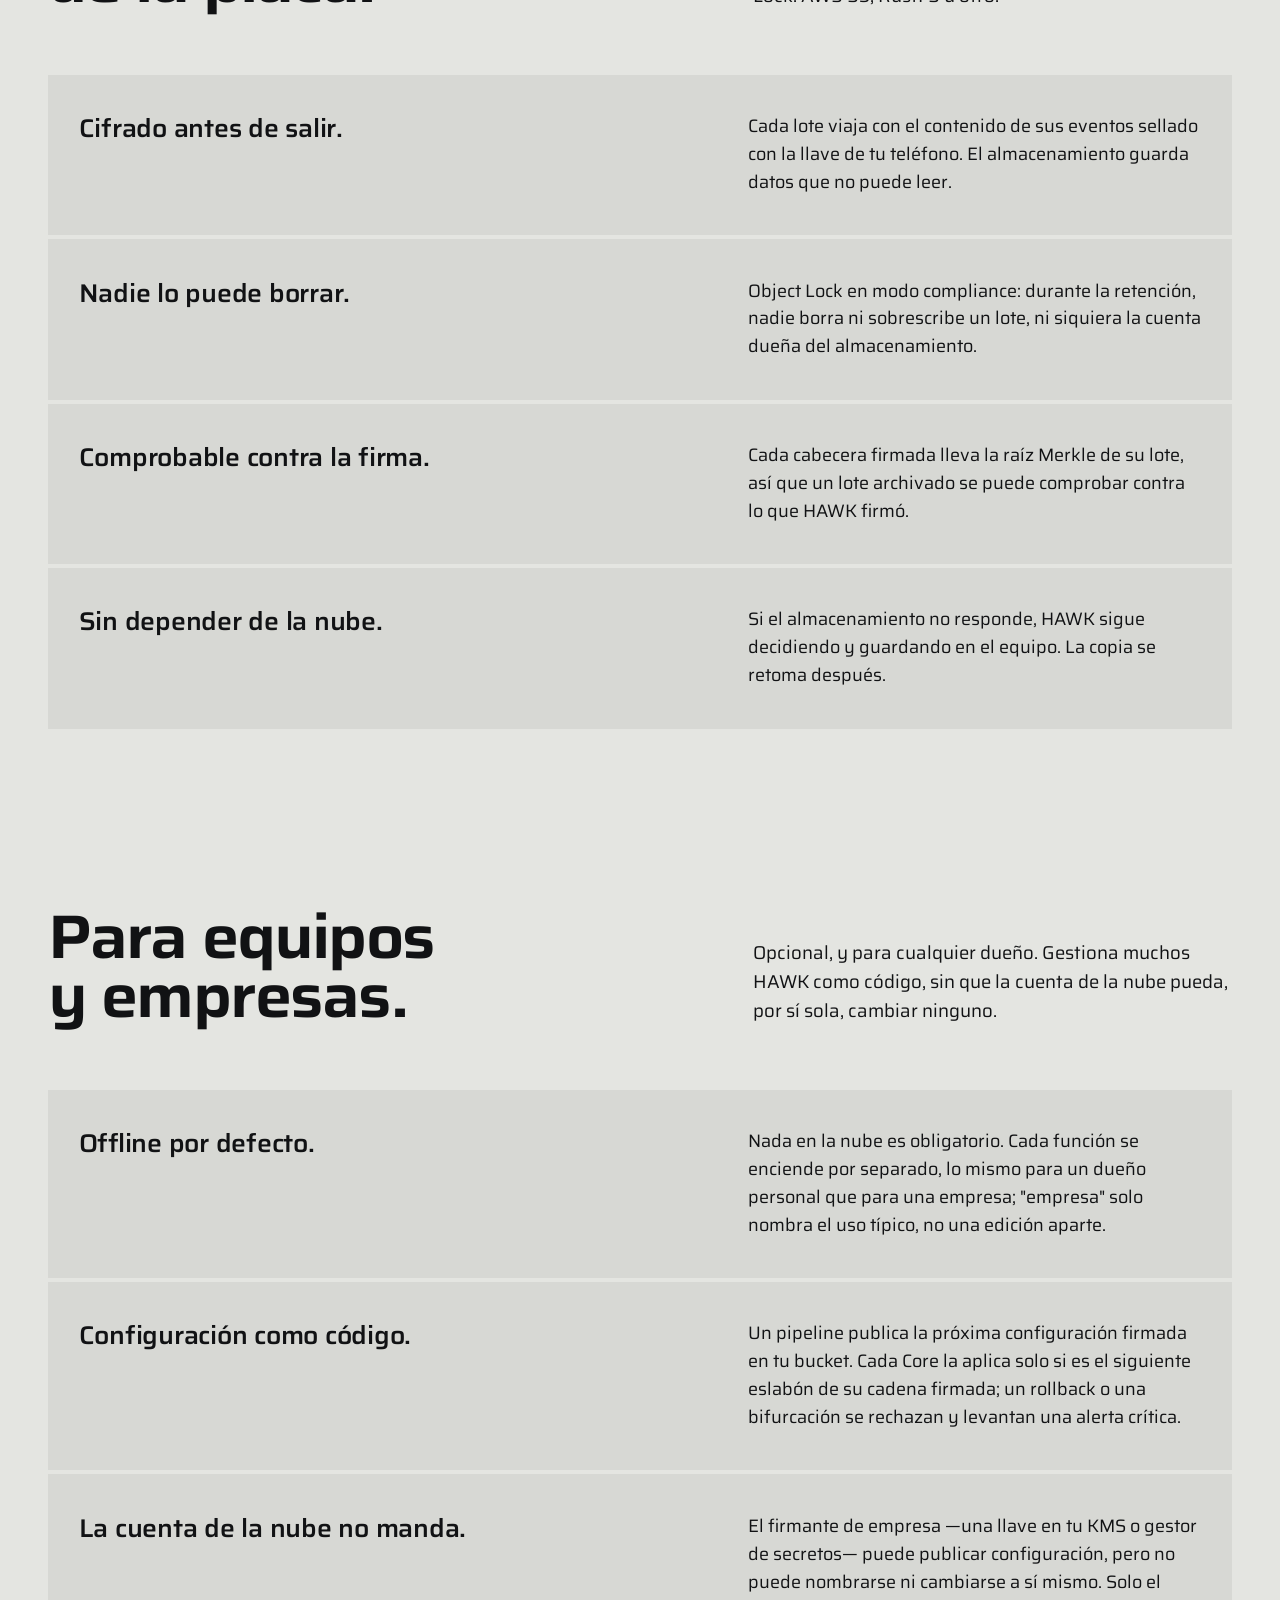
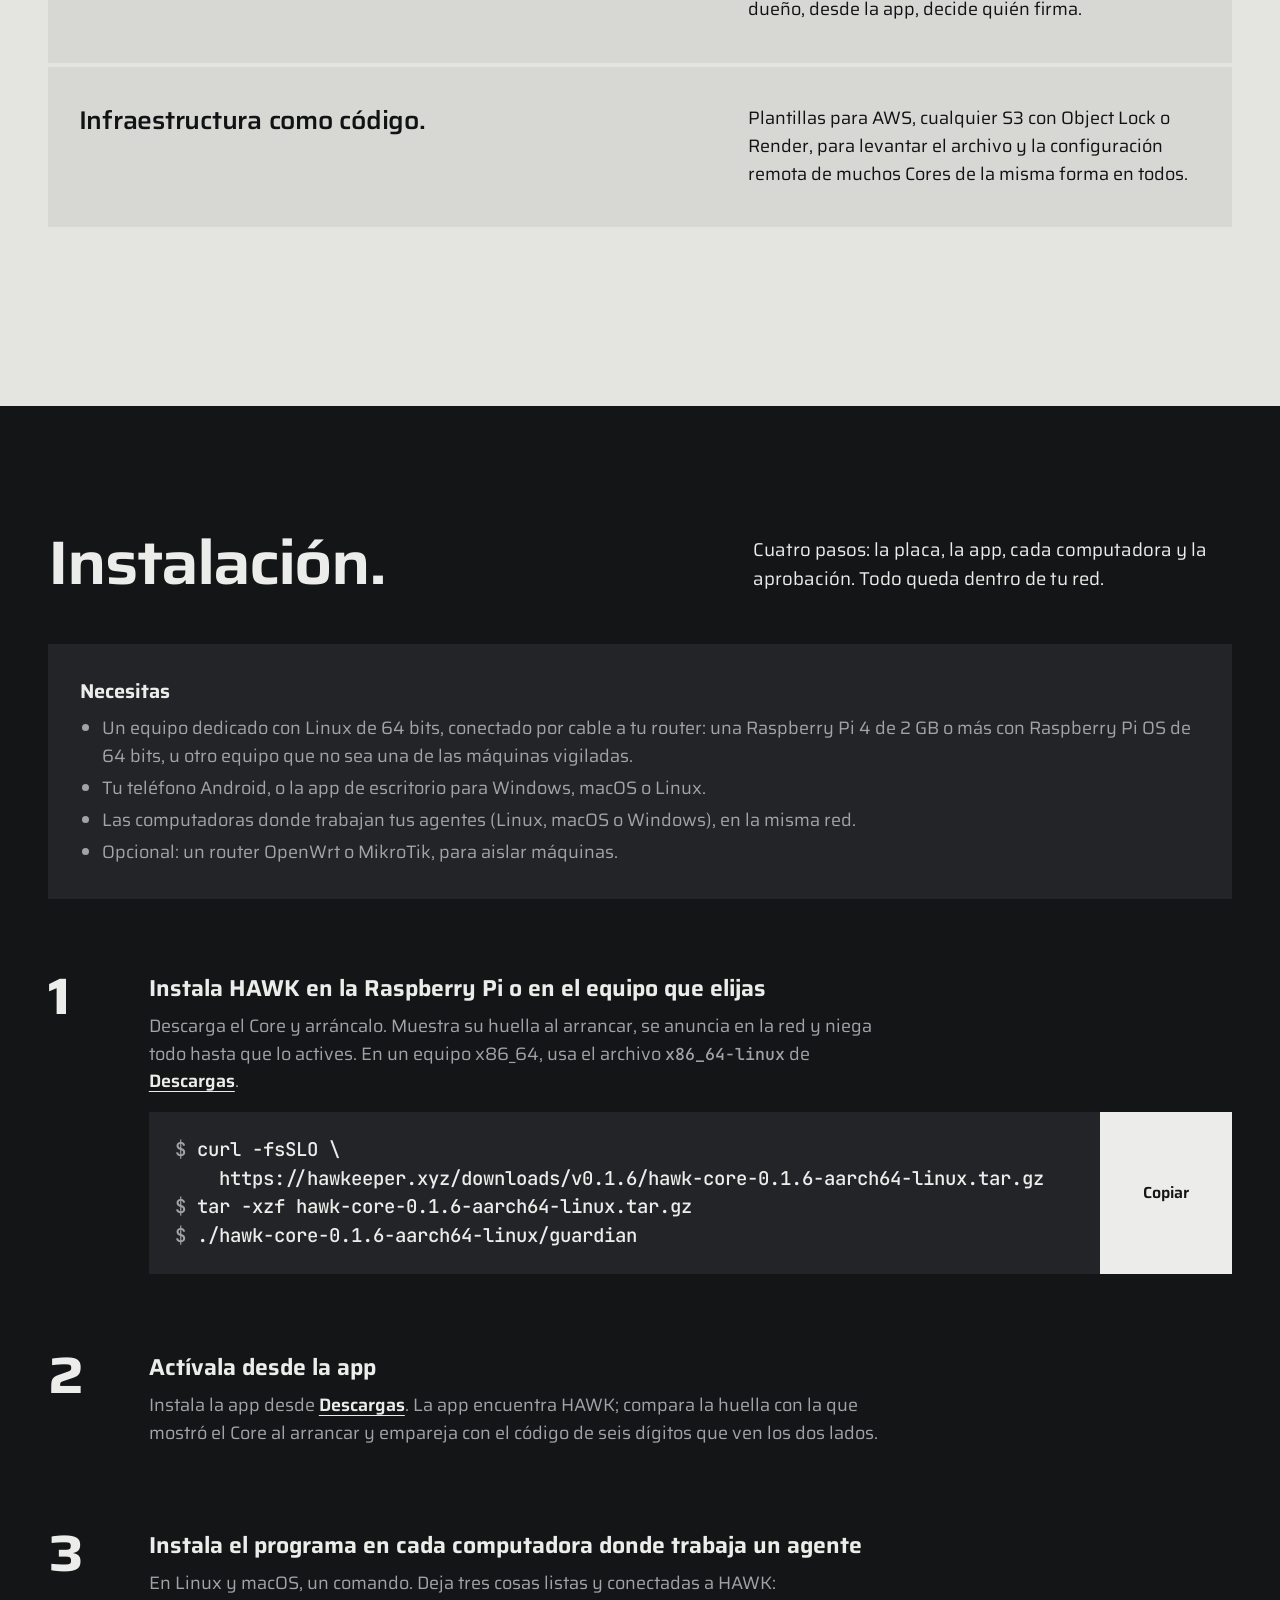
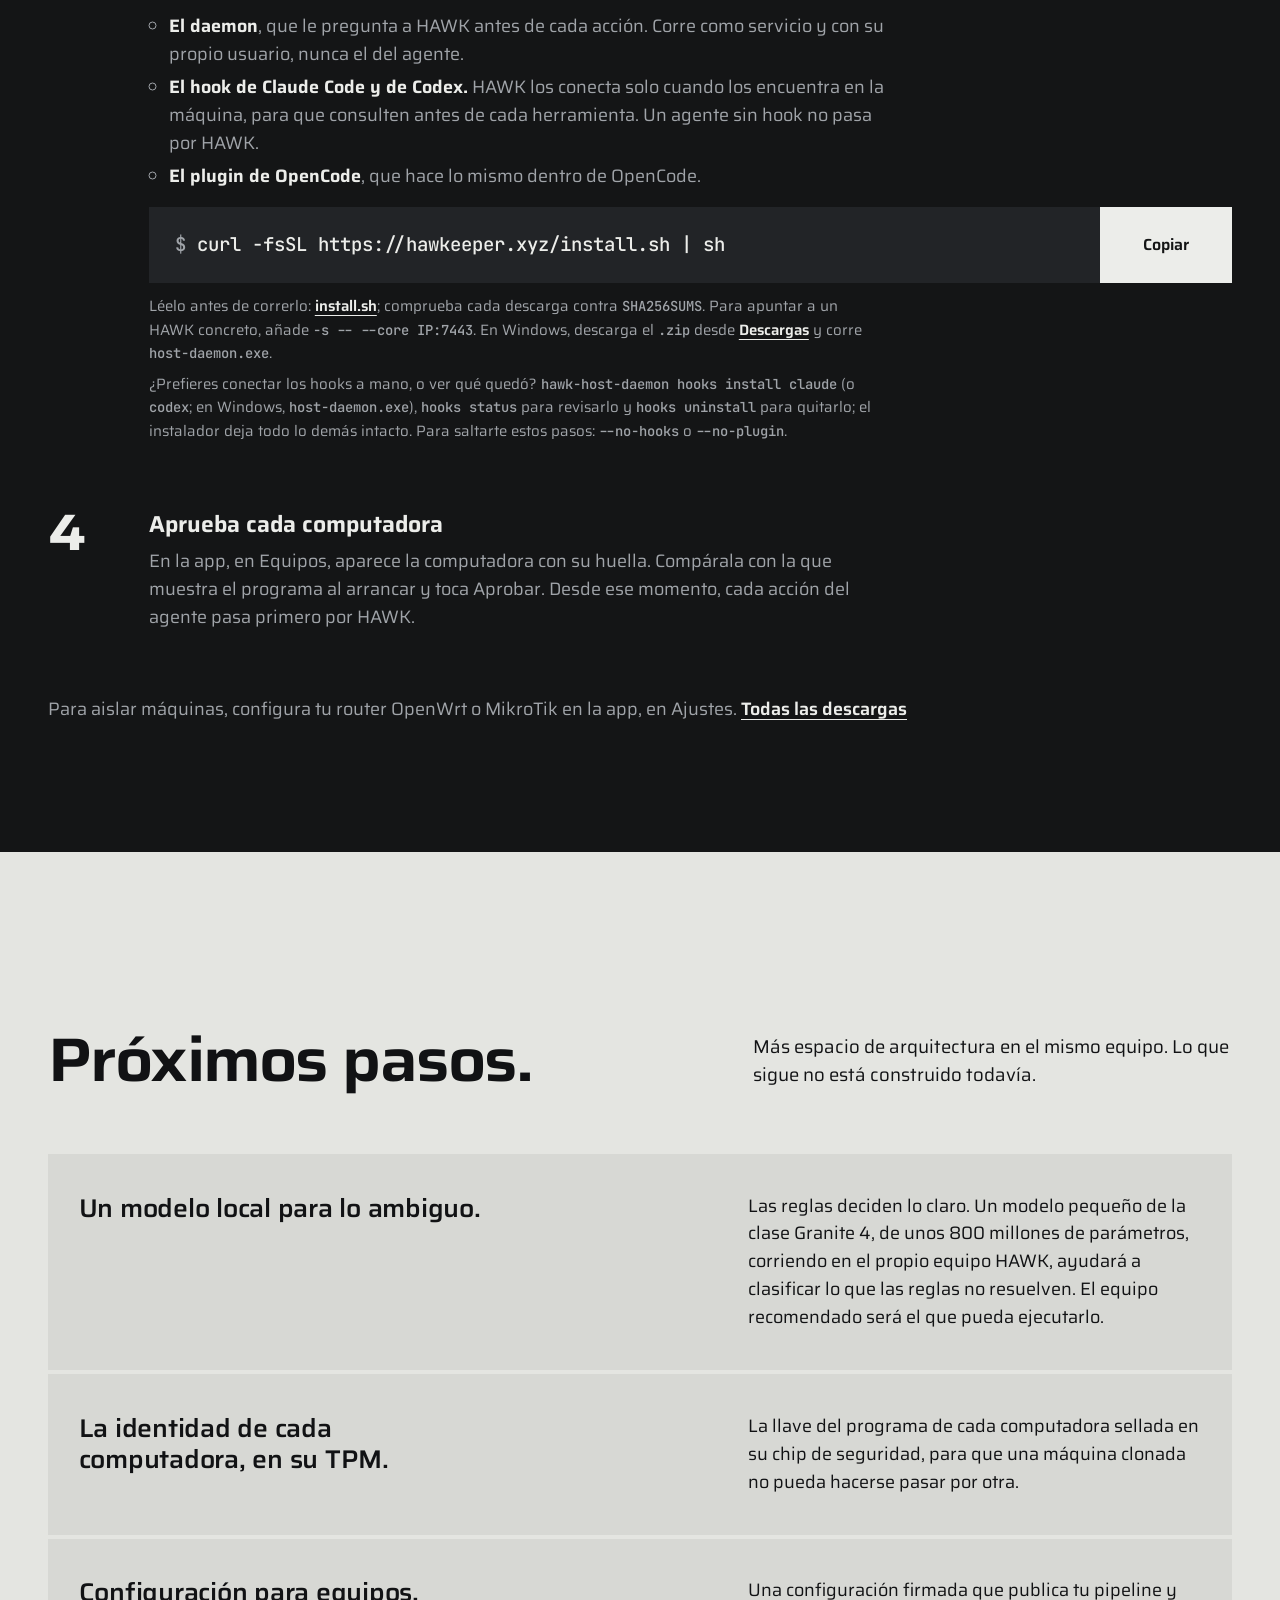
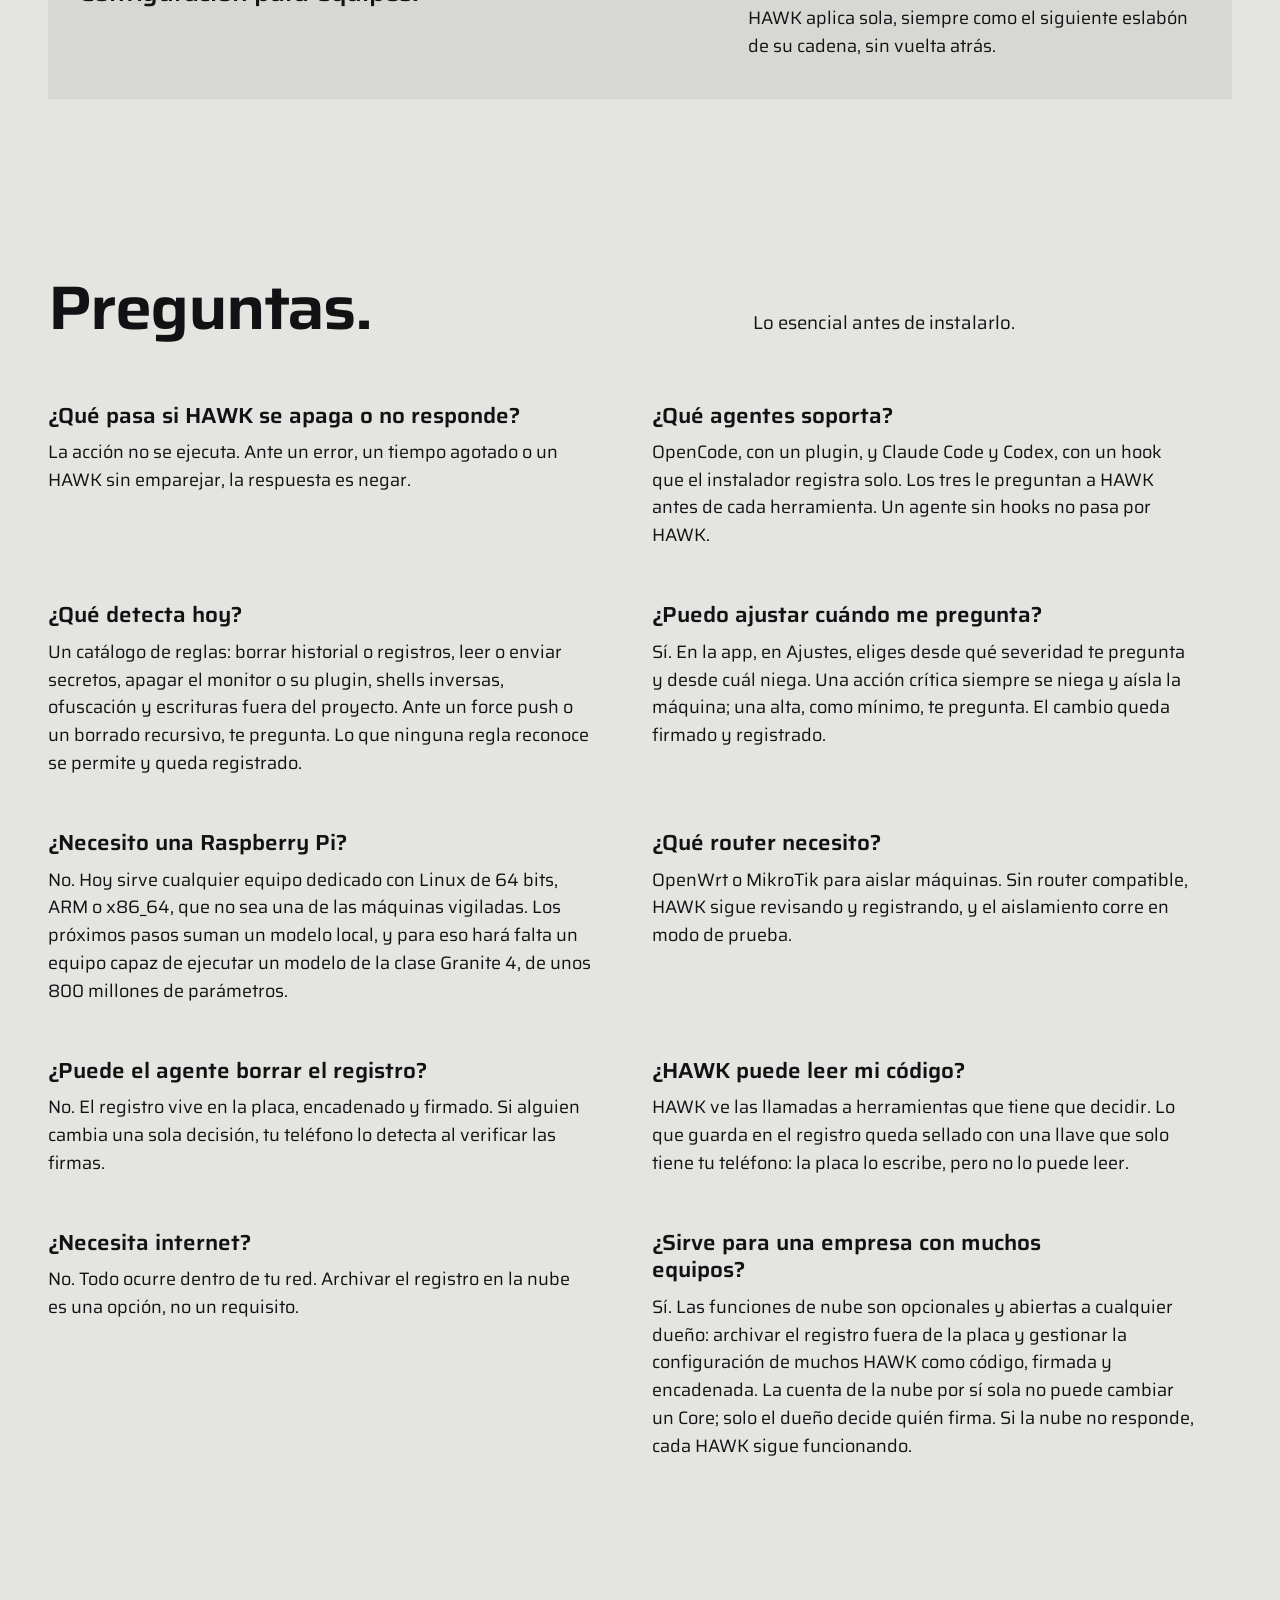
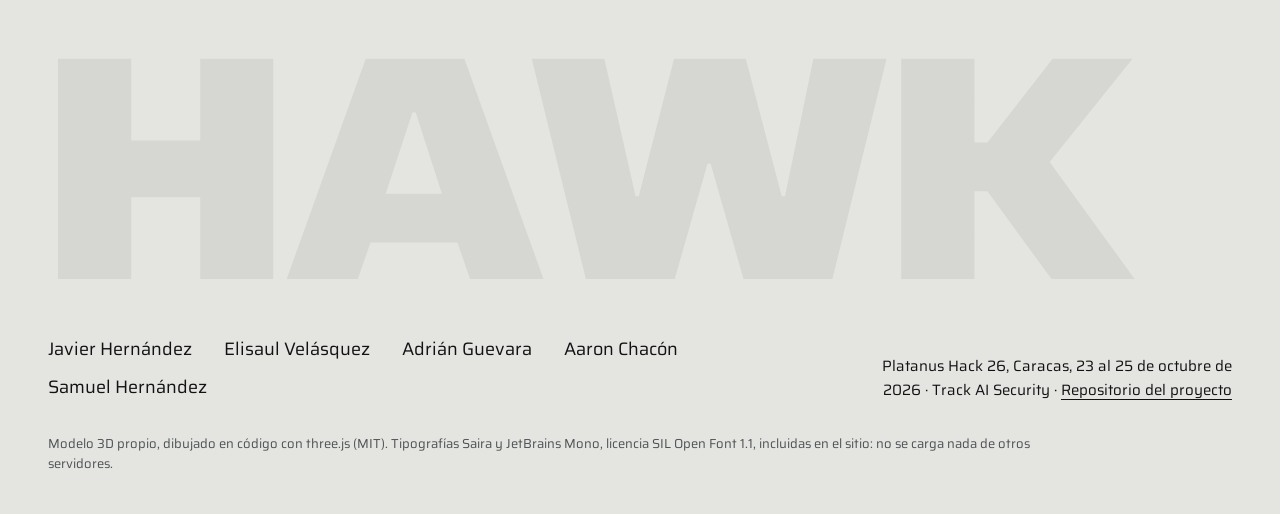
==== commit 669e1b23: "chore: installer and landing on 0.1.6 The 0.1.6 release (the app called HAWK with its launcher icon," ====
--- a/misc/landing/index.html
+++ b/misc/landing/index.html
@@ -624,9 +624,9 @@
           <p>Descarga el Core y arráncalo. Muestra su huella al arrancar, se anuncia en la red y niega todo hasta que lo actives. En un equipo x86_64, usa el archivo <code>x86_64-linux</code> de <a href="downloads/">Descargas</a>.</p>
           <div class="cmd">
             <pre><span class="q">$</span> curl -fsSLO \
-    https://hawkeeper.xyz/downloads/v0.1.5/hawk-core-0.1.5-aarch64-linux.tar.gz
-<span class="q">$</span> tar -xzf hawk-core-0.1.5-aarch64-linux.tar.gz
-<span class="q">$</span> ./hawk-core-0.1.5-aarch64-linux/guardian</pre>
+    https://hawkeeper.xyz/downloads/v0.1.6/hawk-core-0.1.6-aarch64-linux.tar.gz
+<span class="q">$</span> tar -xzf hawk-core-0.1.6-aarch64-linux.tar.gz
+<span class="q">$</span> ./hawk-core-0.1.6-aarch64-linux/guardian</pre>
             <button class="copy" type="button">Copiar</button>
           </div>
         </li>
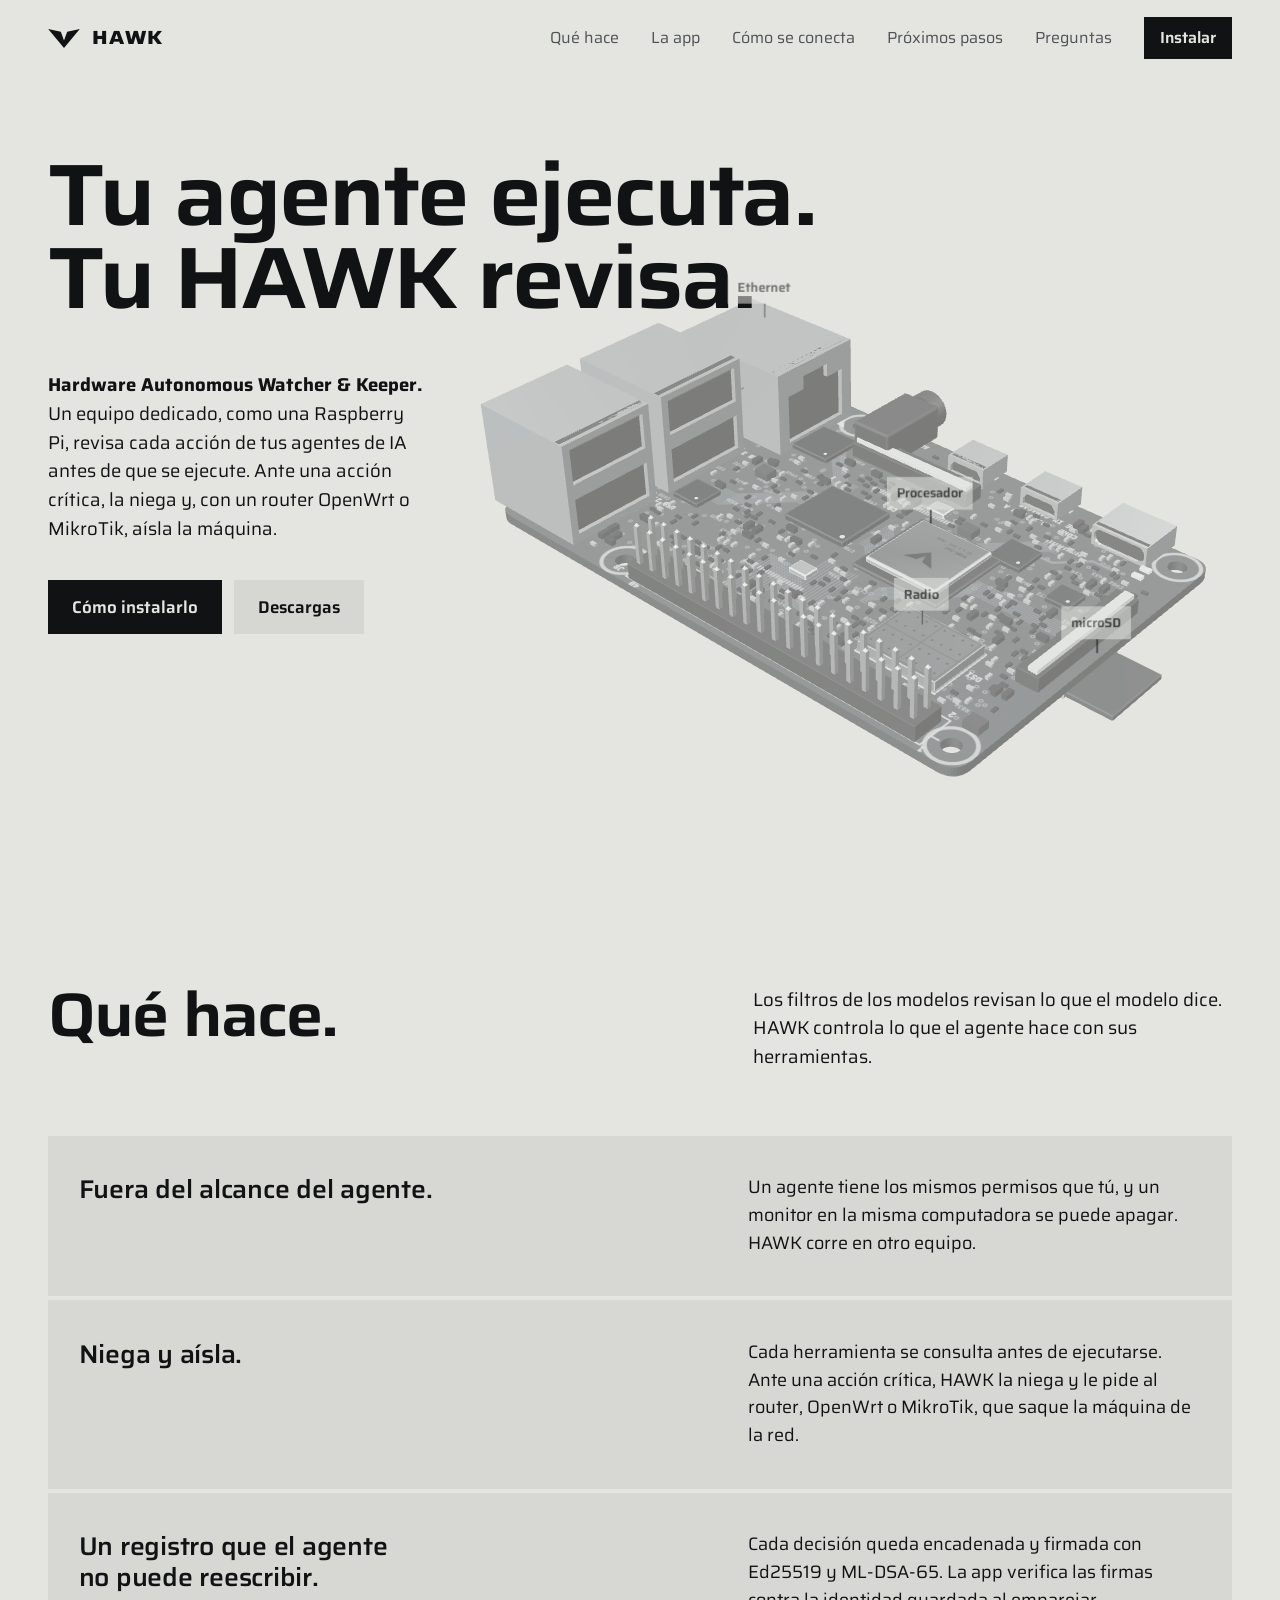
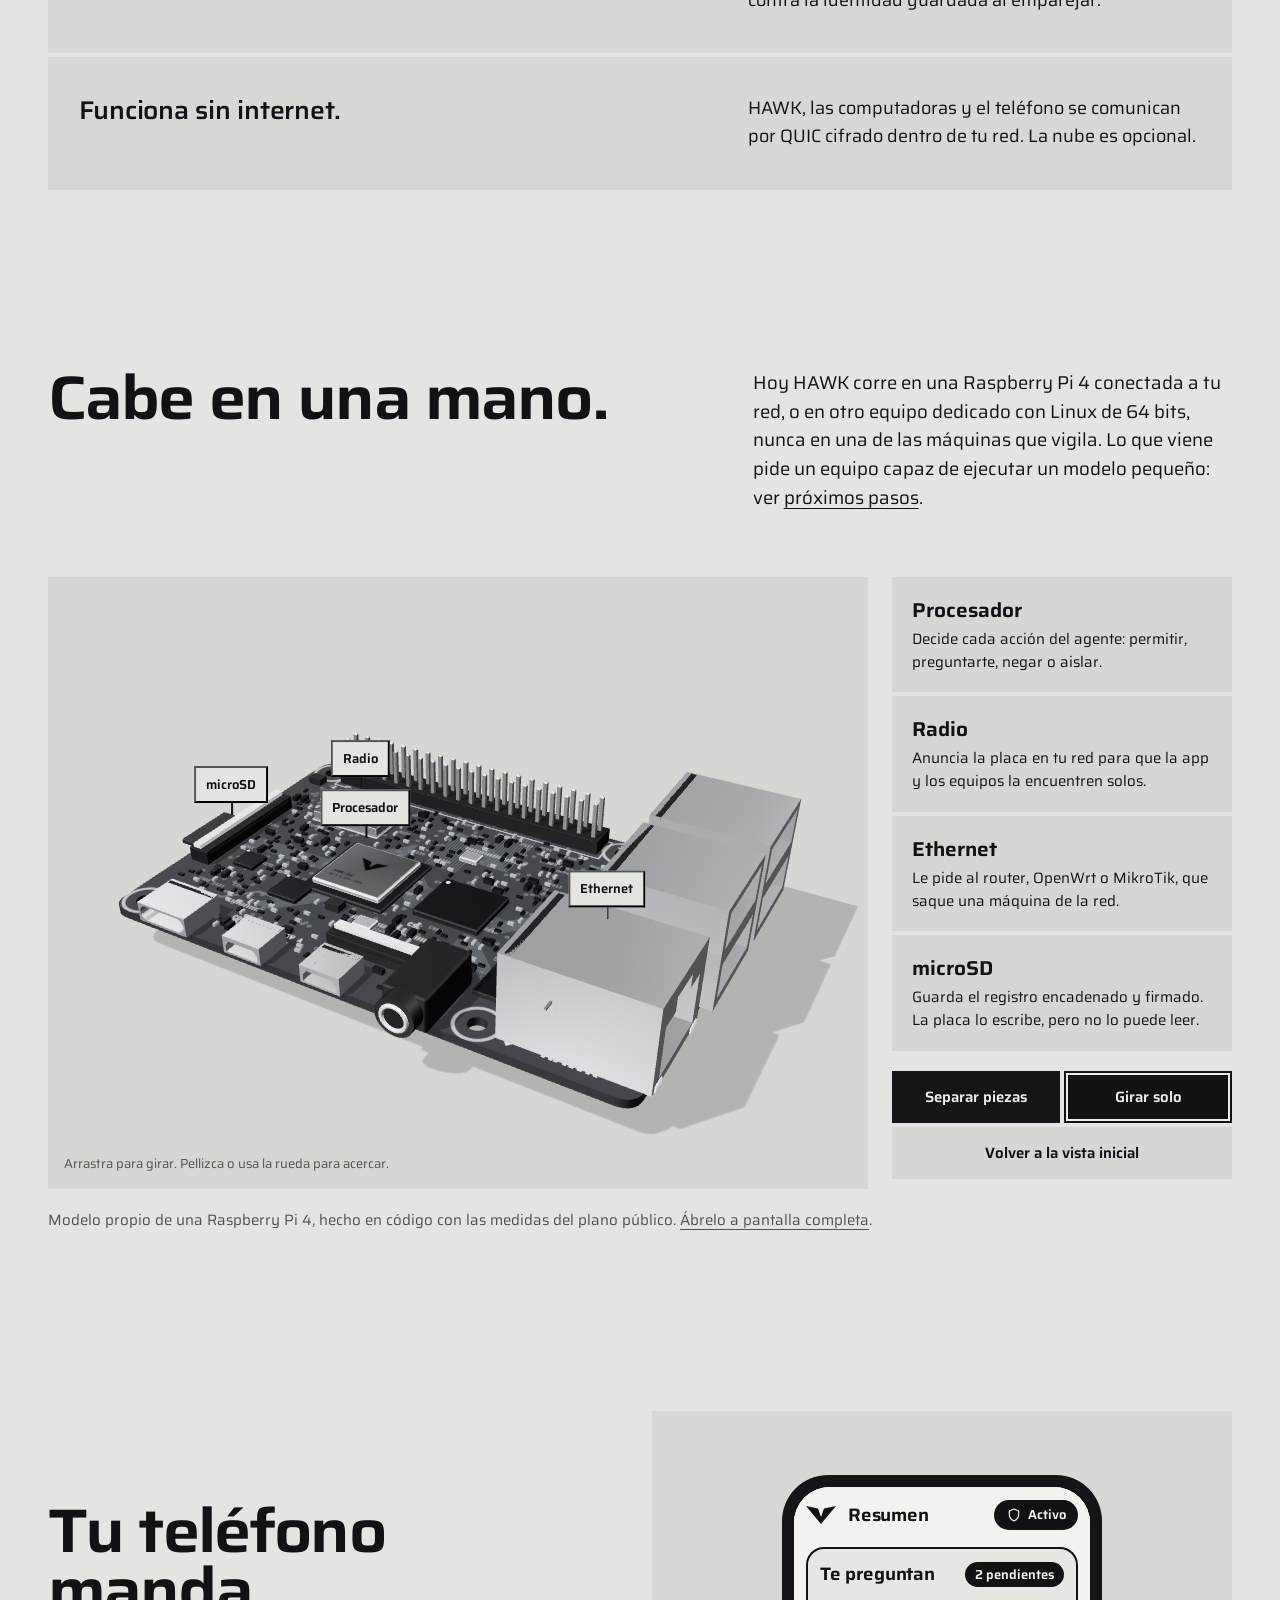
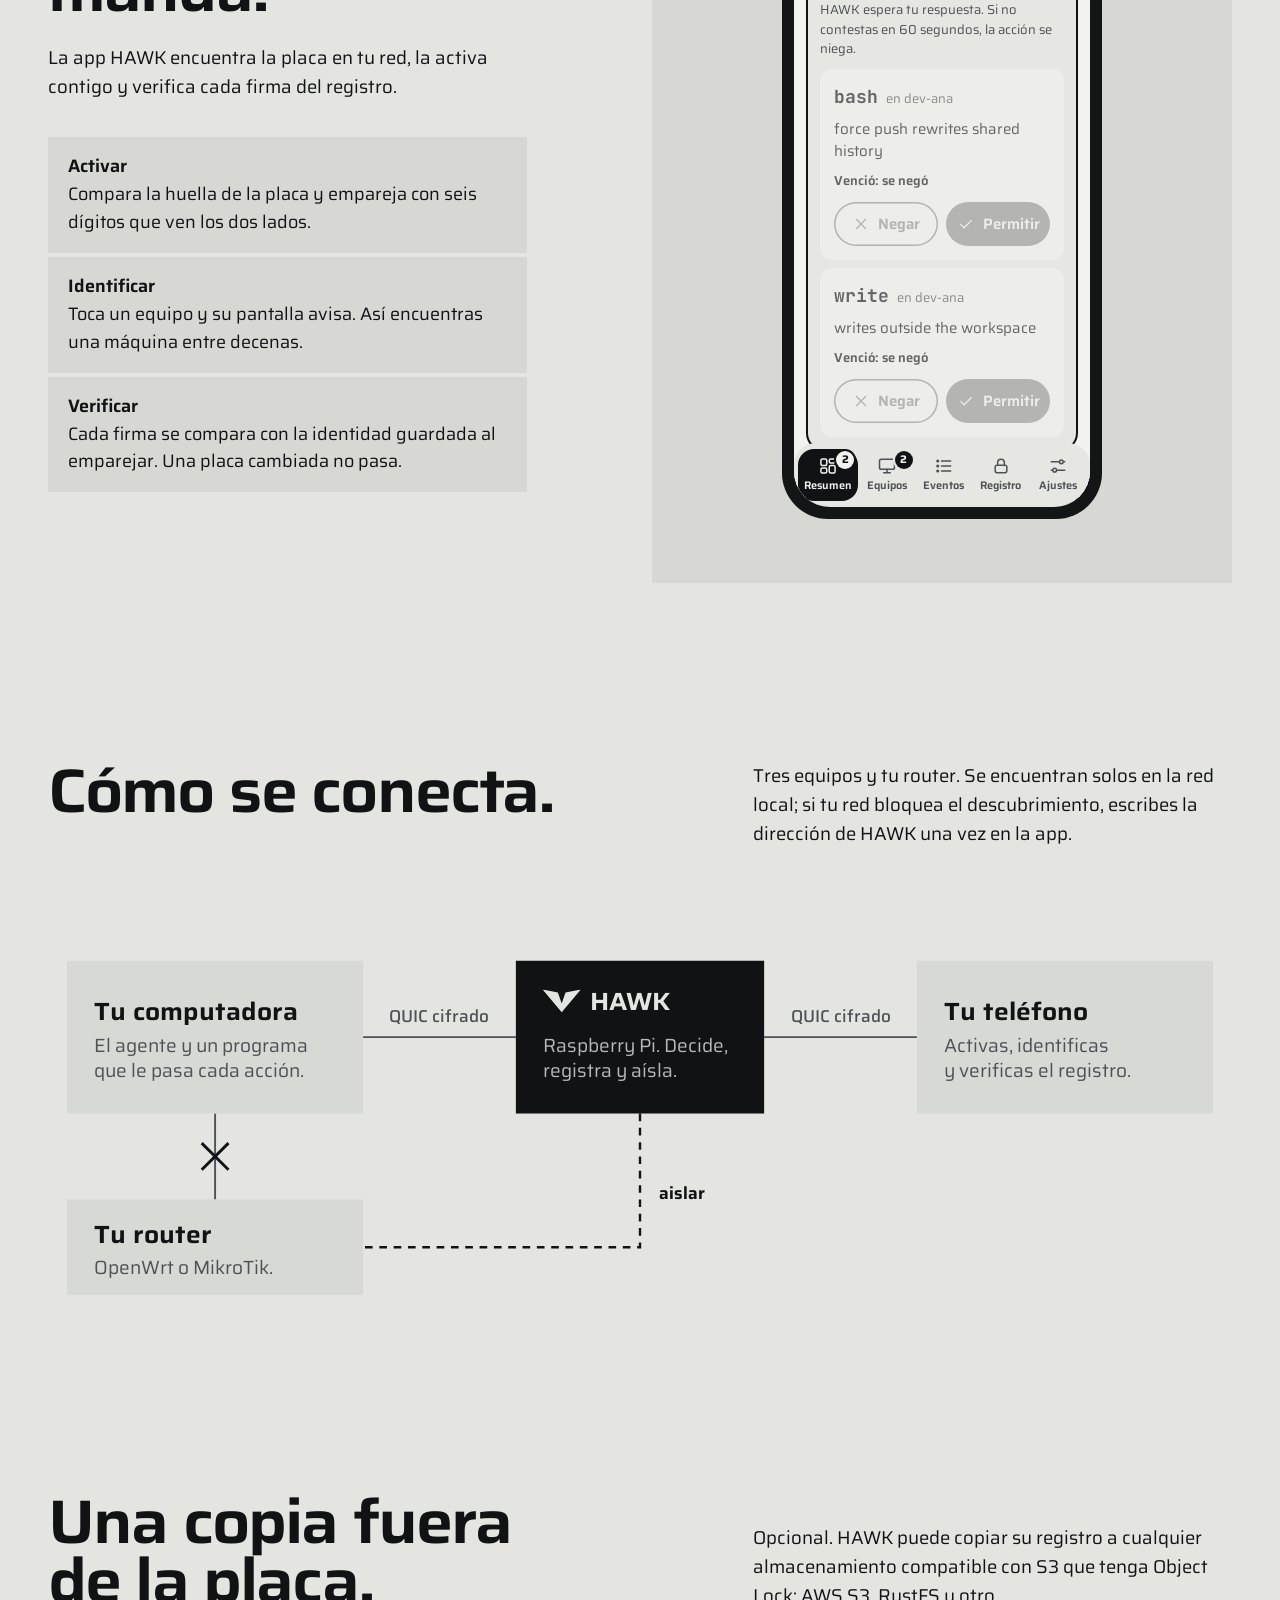
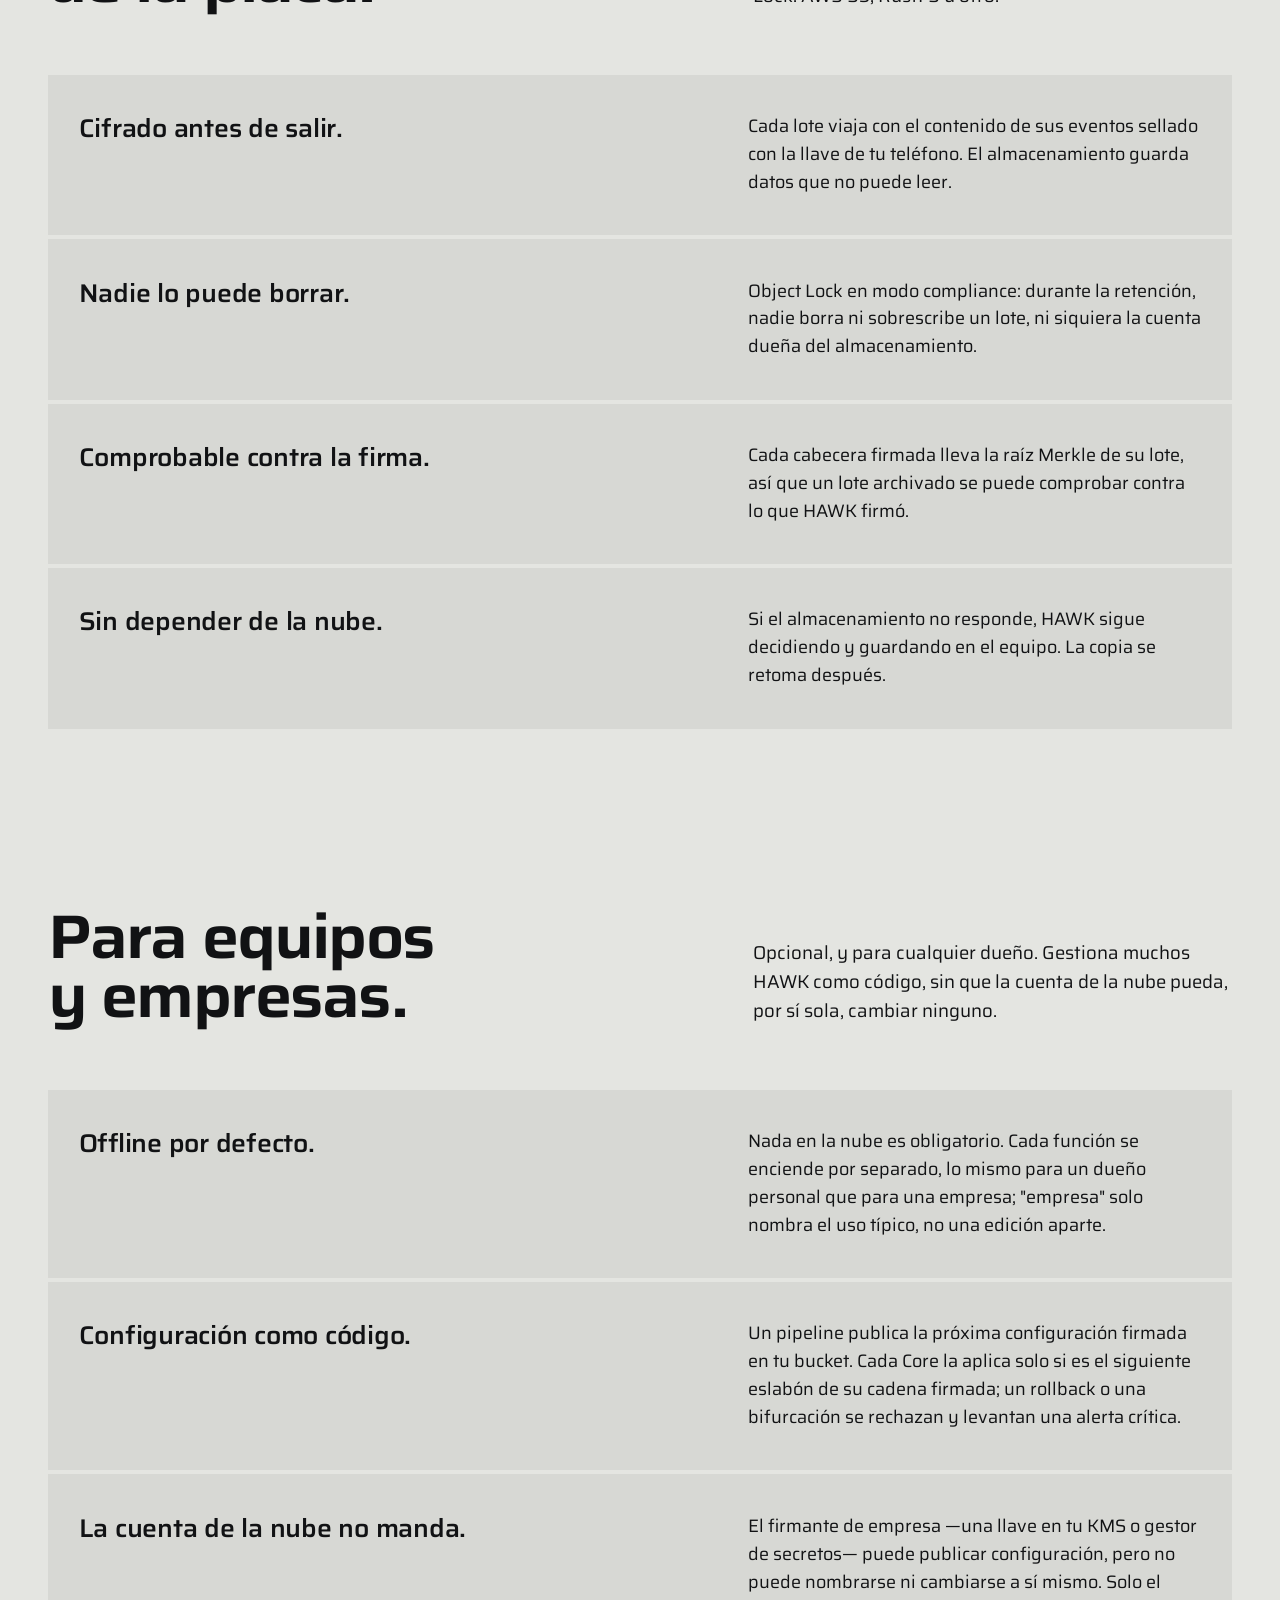
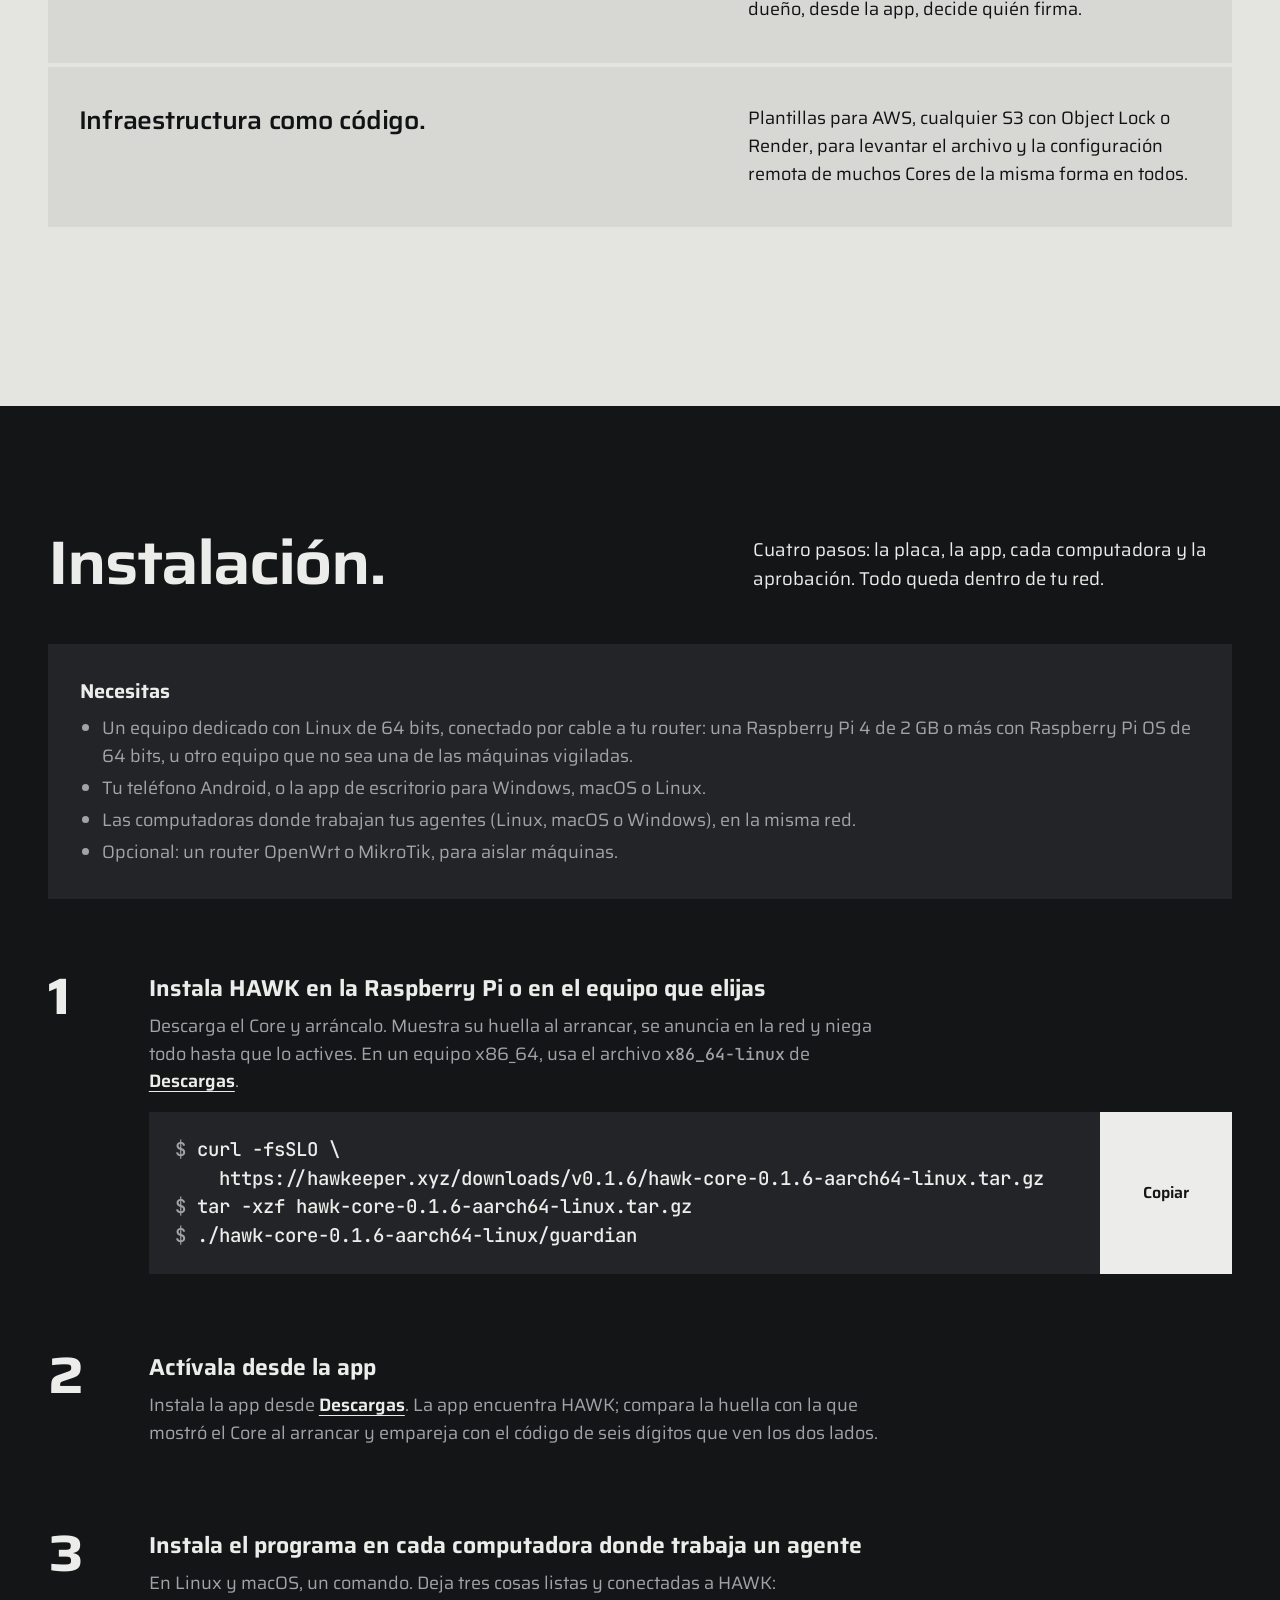
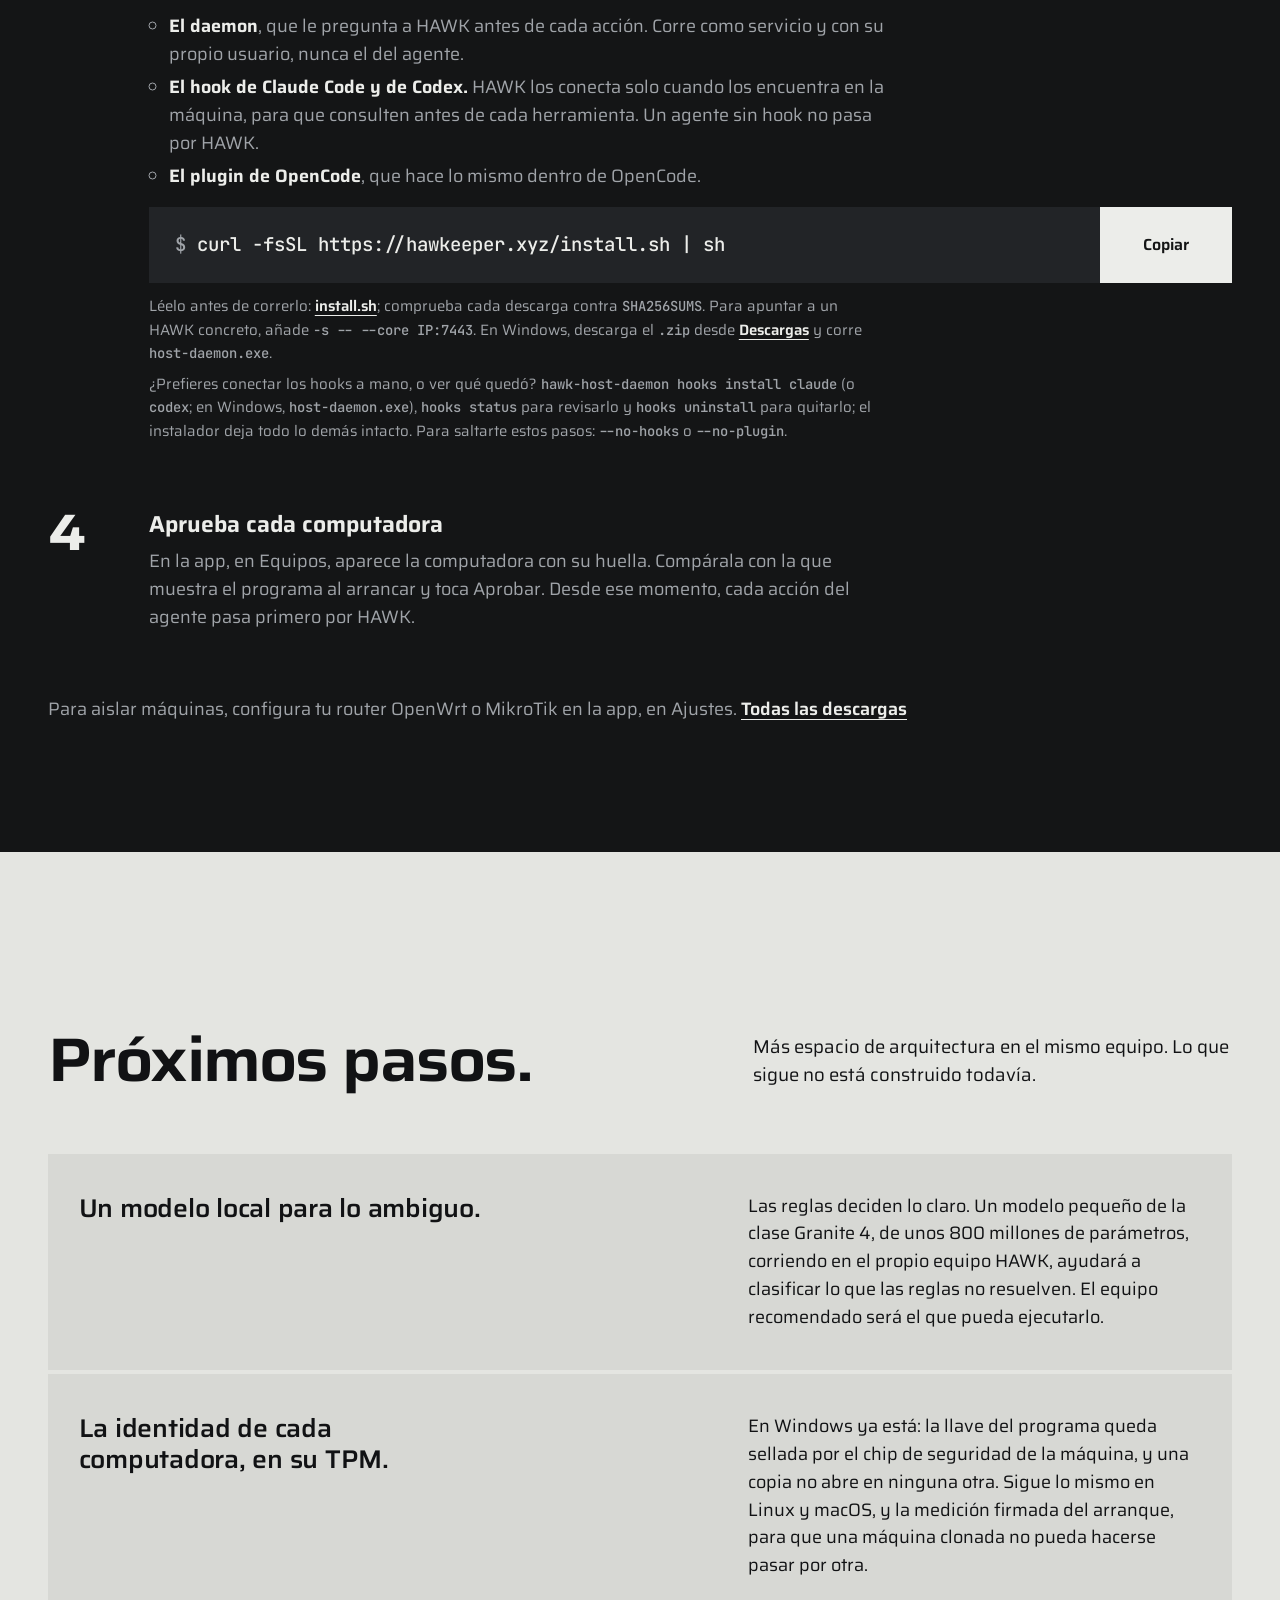
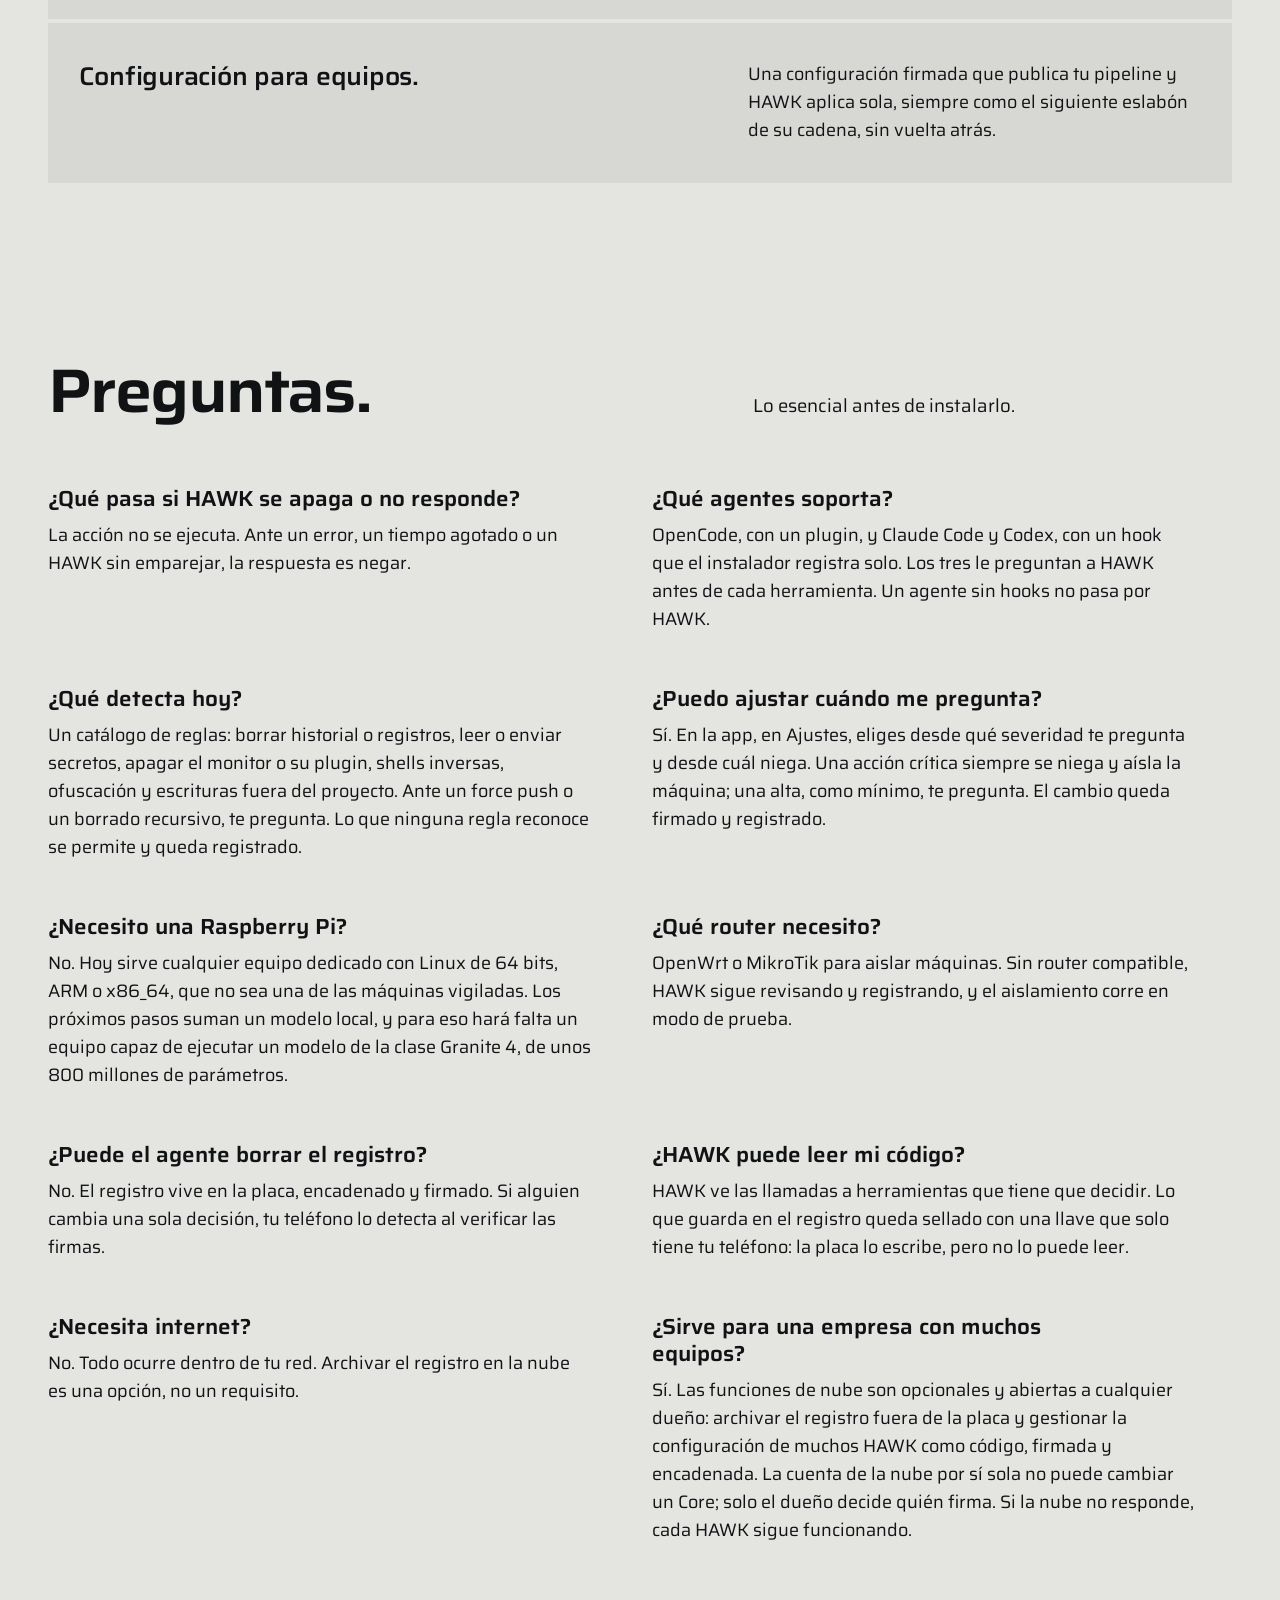
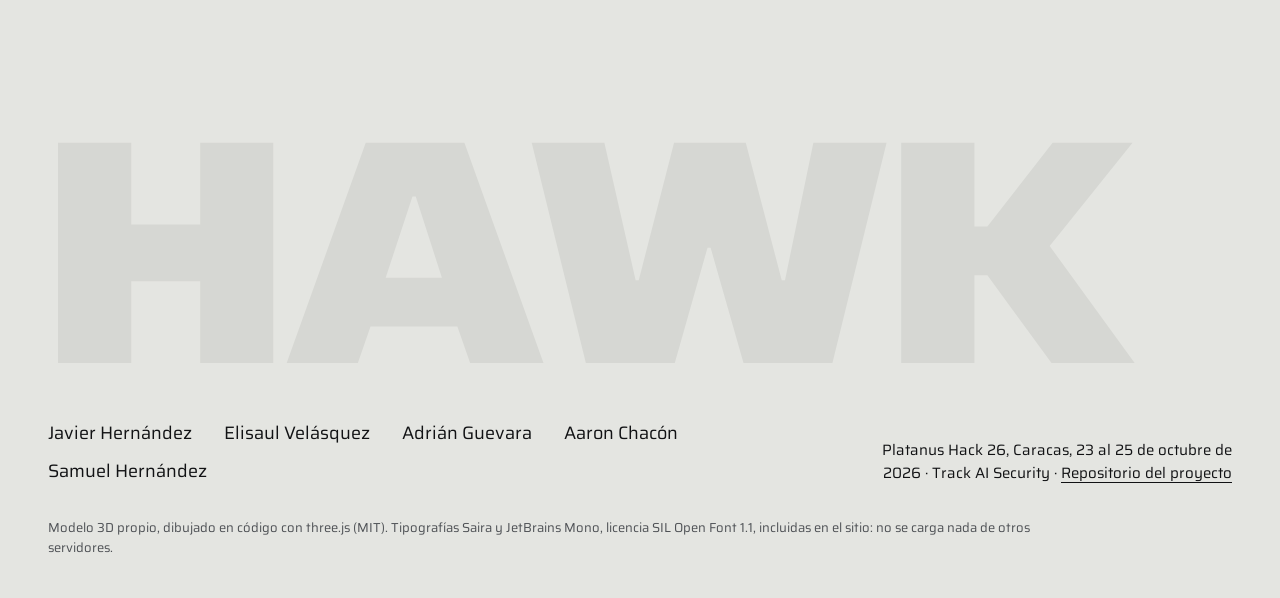
==== commit 395049a4: "feat(host-daemon): seal host.key with the TPM on Windows (ADR-0021) The daemon's identity is sealed " ====
--- a/misc/landing/index.html
+++ b/misc/landing/index.html
@@ -666,7 +666,7 @@
       </div>
       <ul class="claims">
         <li class="grid" data-r><h3 class="s3">Un modelo local para lo ambiguo.</h3><p>Las reglas deciden lo claro. Un modelo pequeño de la clase Granite 4, de unos 800 millones de parámetros, corriendo en el propio equipo HAWK, ayudará a clasificar lo que las reglas no resuelven. El equipo recomendado será el que pueda ejecutarlo.</p></li>
-        <li class="grid" data-r><h3 class="s3">La identidad de cada computadora, en su TPM.</h3><p>La llave del programa de cada computadora sellada en su chip de seguridad, para que una máquina clonada no pueda hacerse pasar por otra.</p></li>
+        <li class="grid" data-r><h3 class="s3">La identidad de cada computadora, en su TPM.</h3><p>En Windows ya está: la llave del programa queda sellada por el chip de seguridad de la máquina, y una copia no abre en ninguna otra. Sigue lo mismo en Linux y macOS, y la medición firmada del arranque, para que una máquina clonada no pueda hacerse pasar por otra.</p></li>
         <li class="grid" data-r><h3 class="s3">Configuración para equipos.</h3><p>Una configuración firmada que publica tu pipeline y HAWK aplica sola, siempre como el siguiente eslabón de su cadena, sin vuelta atrás.</p></li>
       </ul>
     </div>
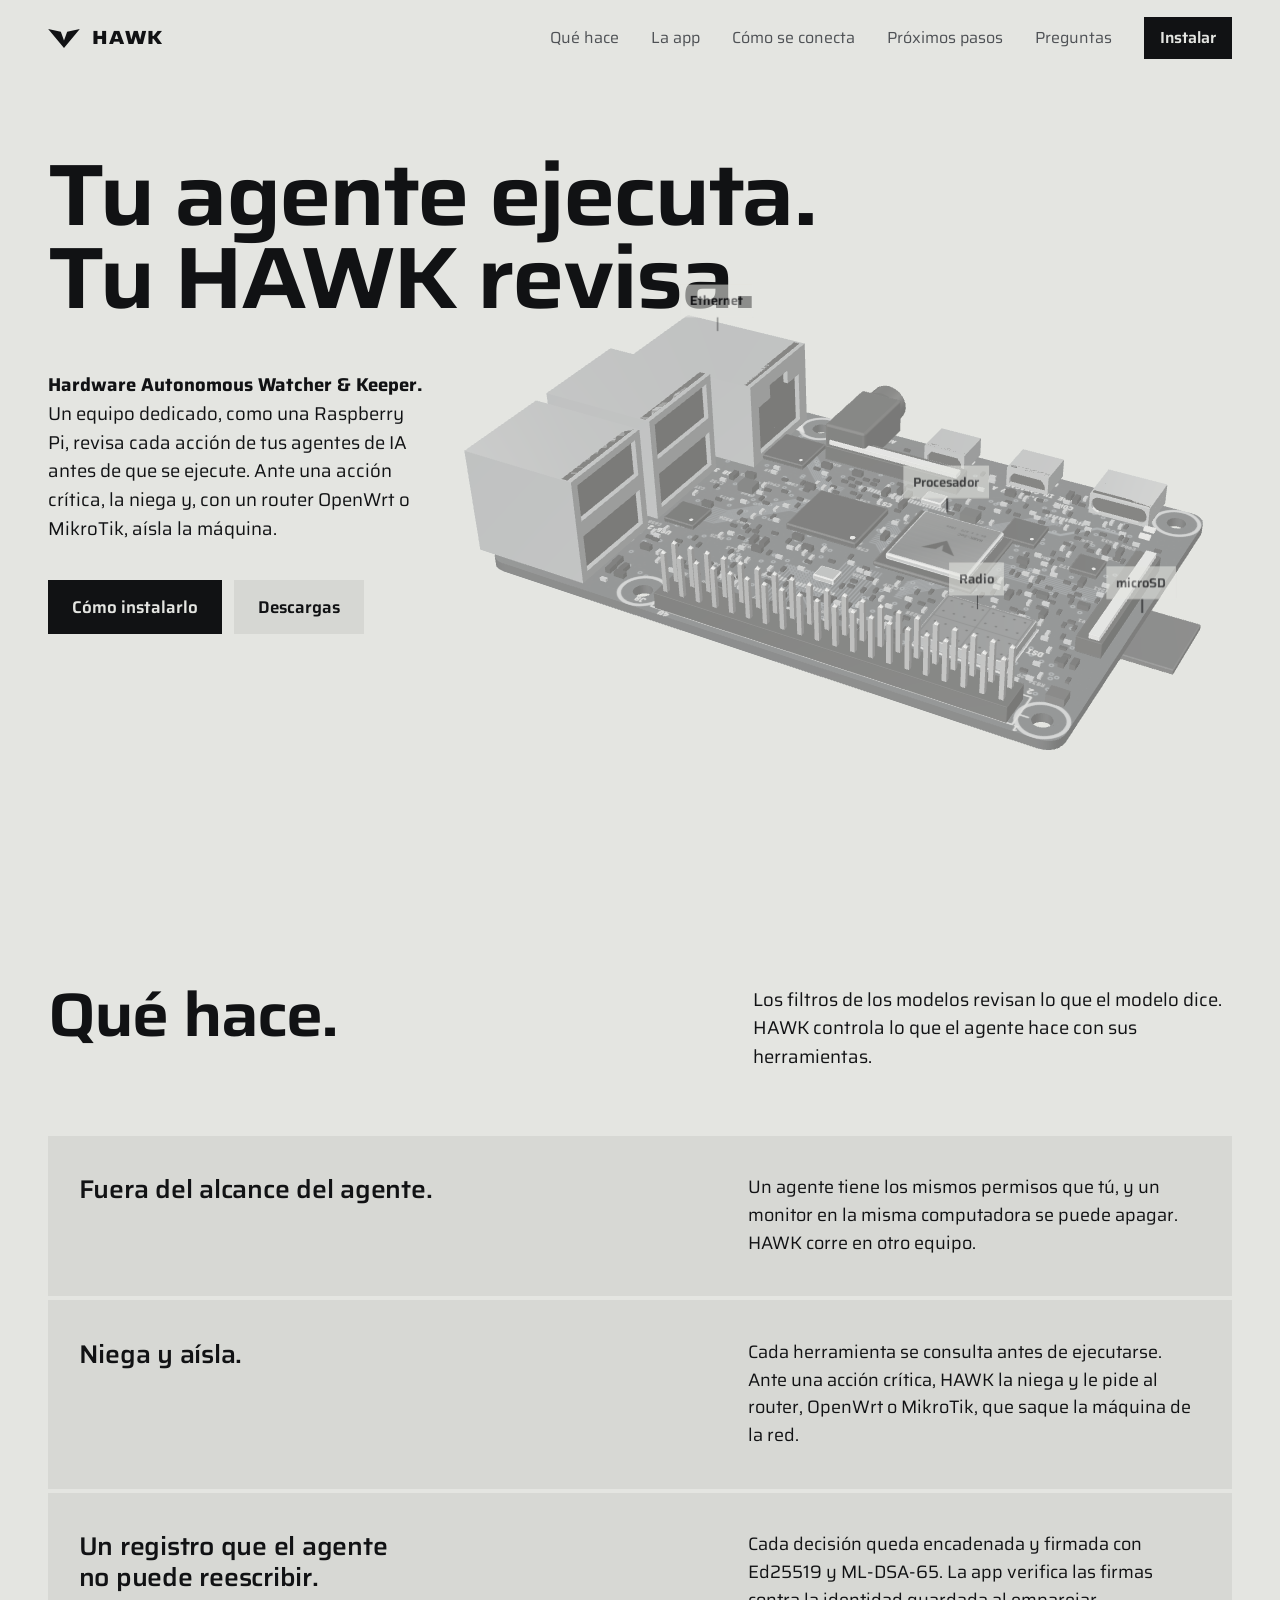
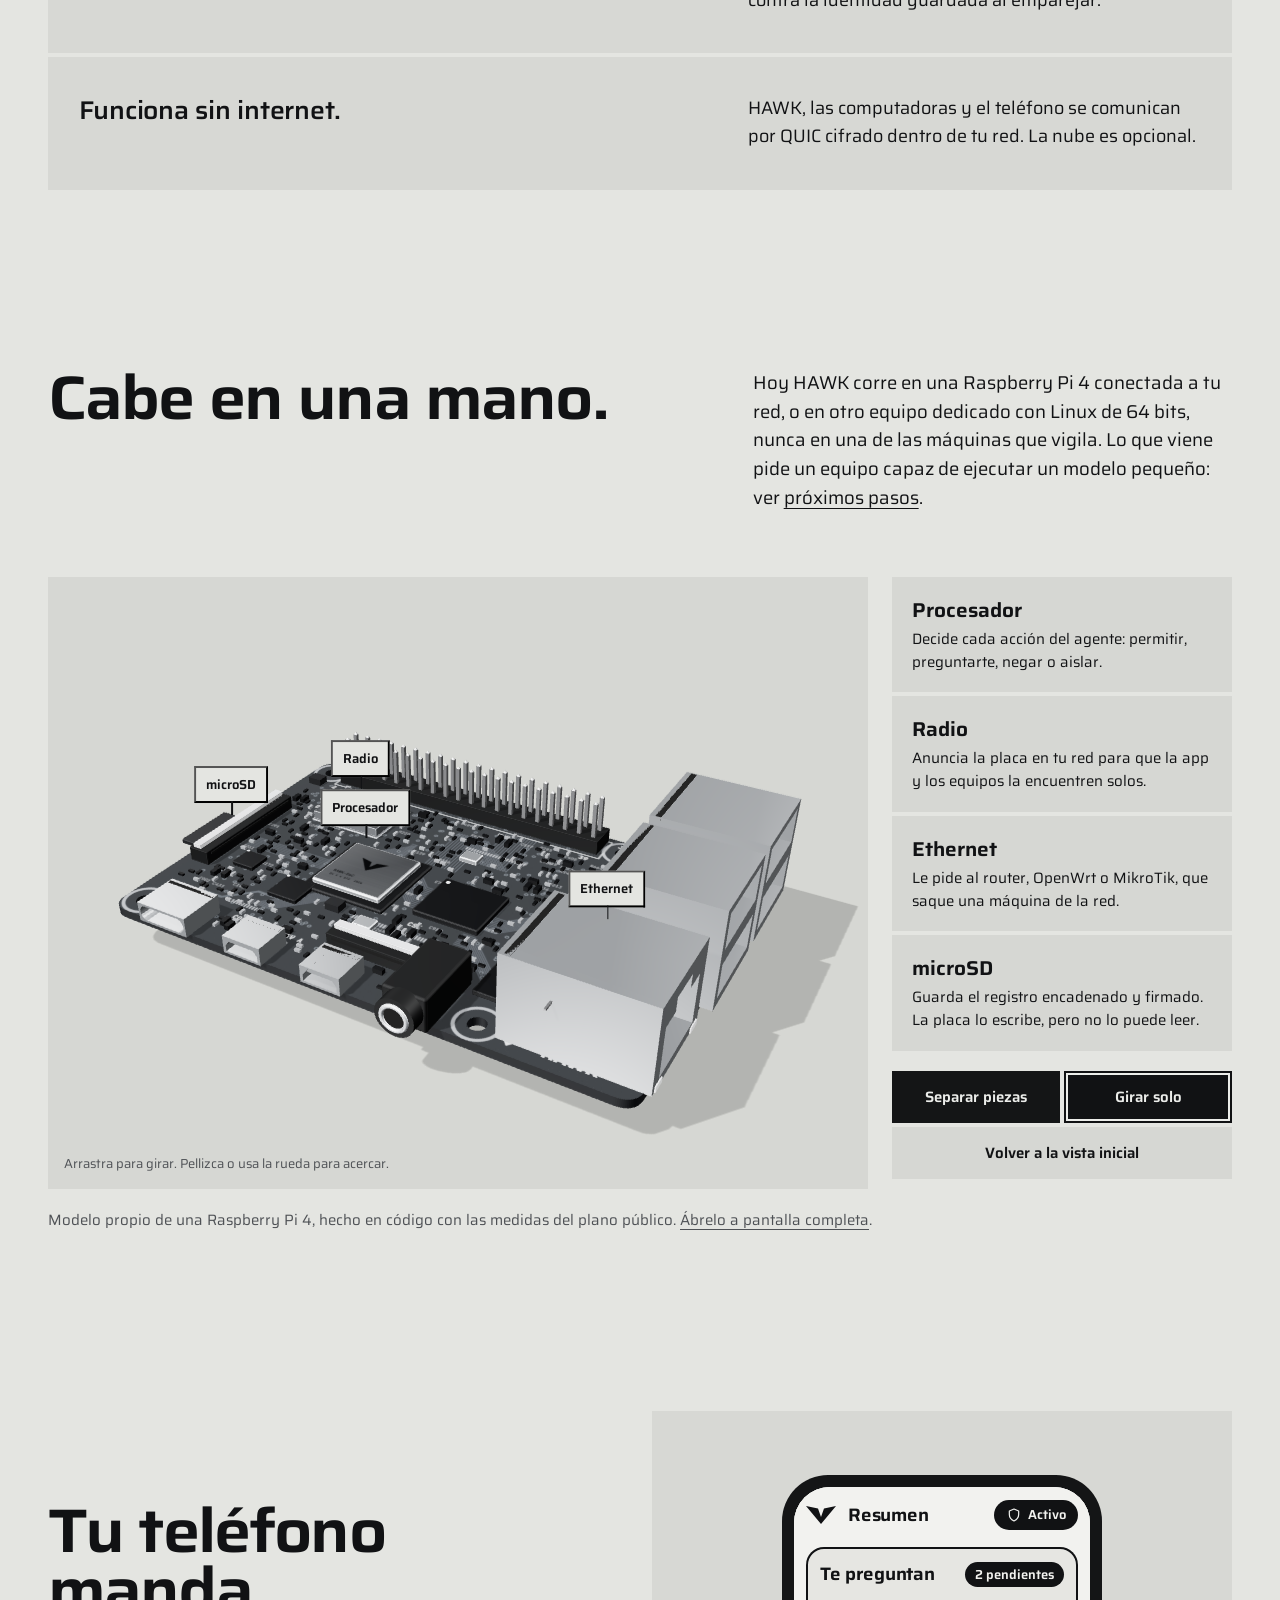
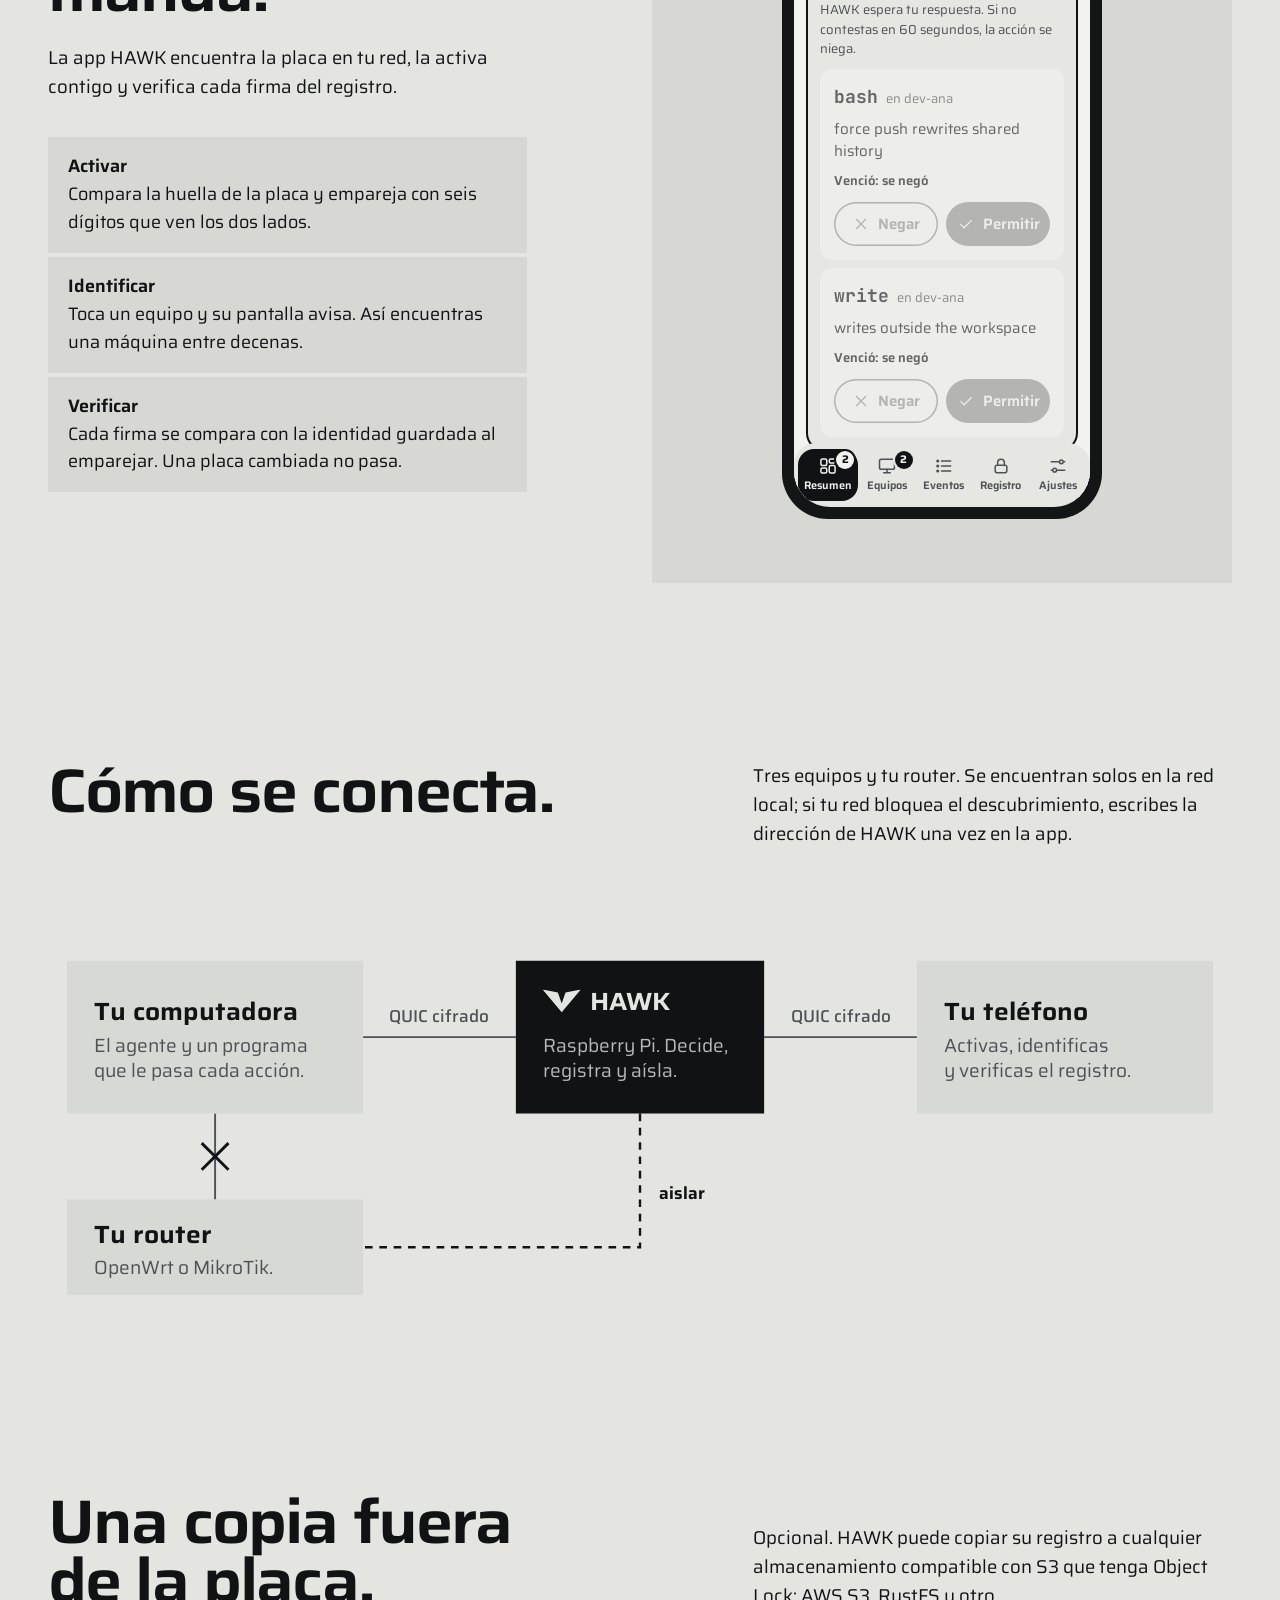
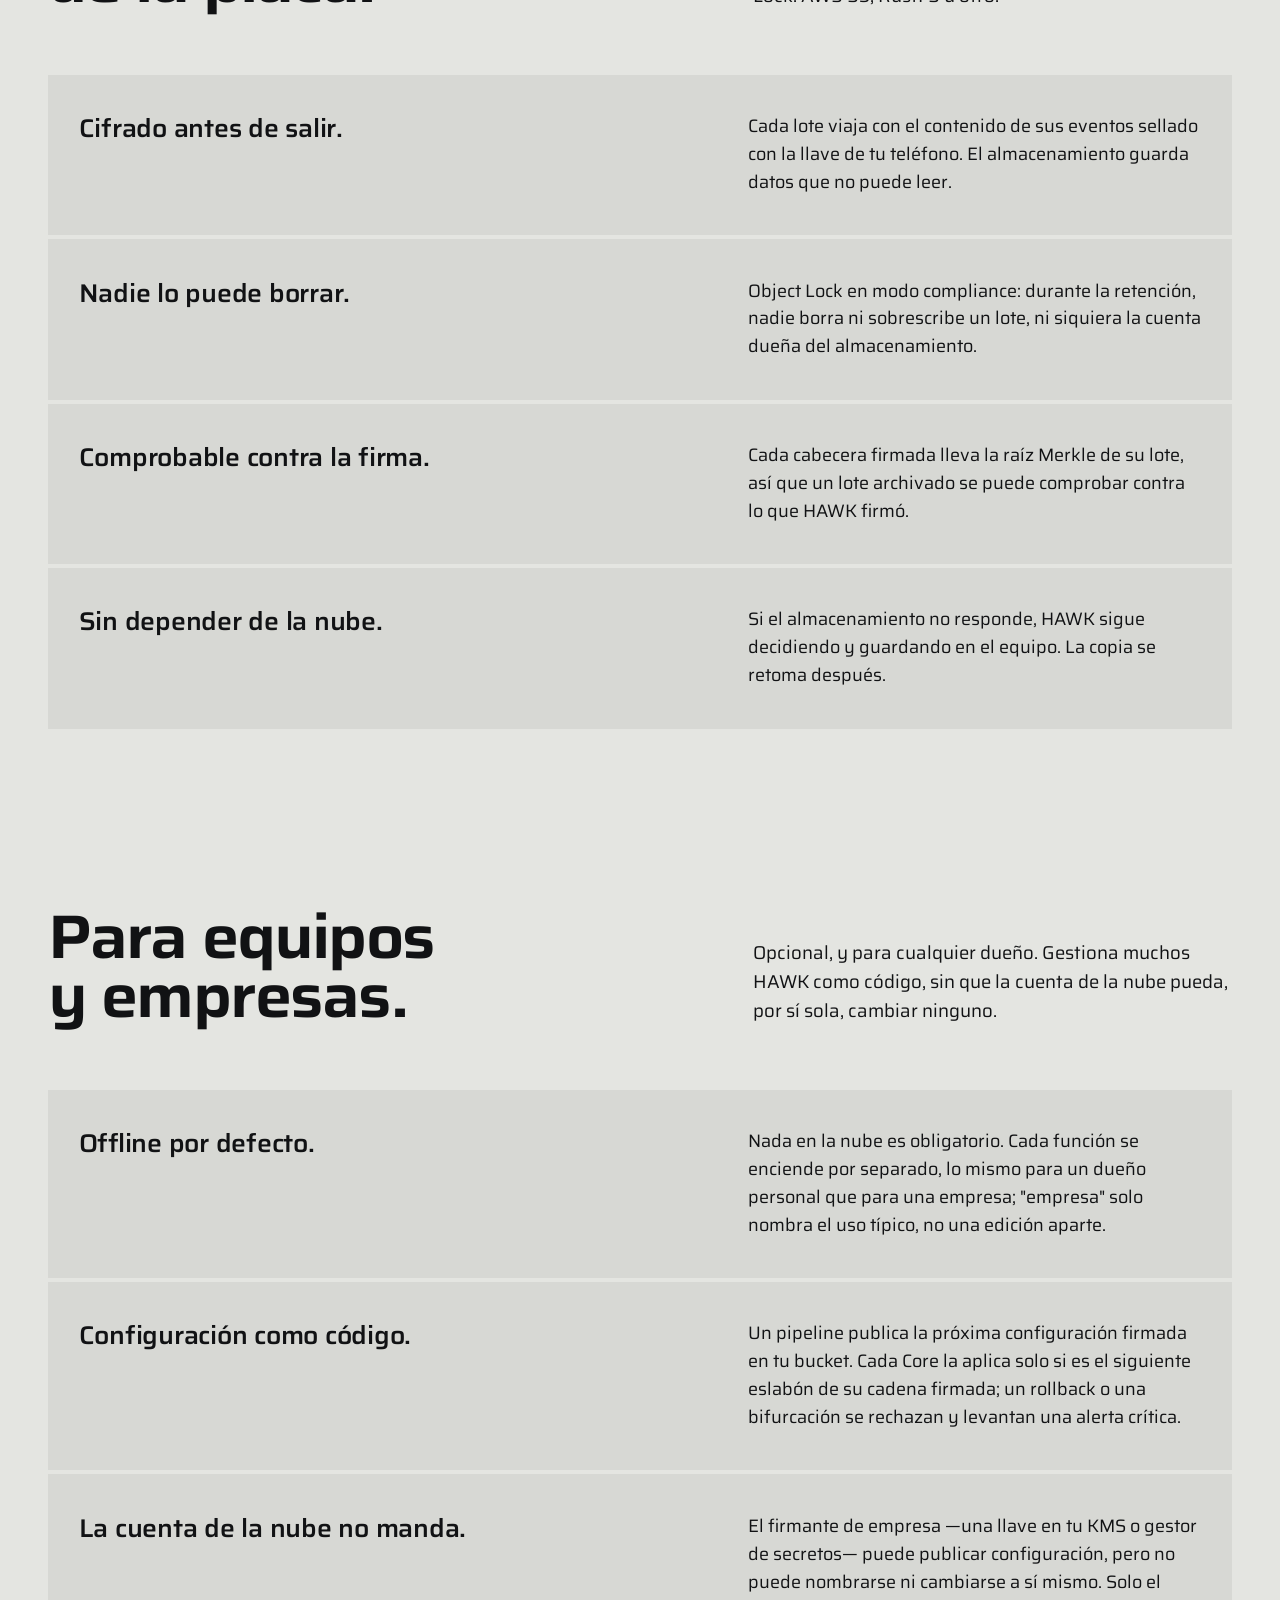
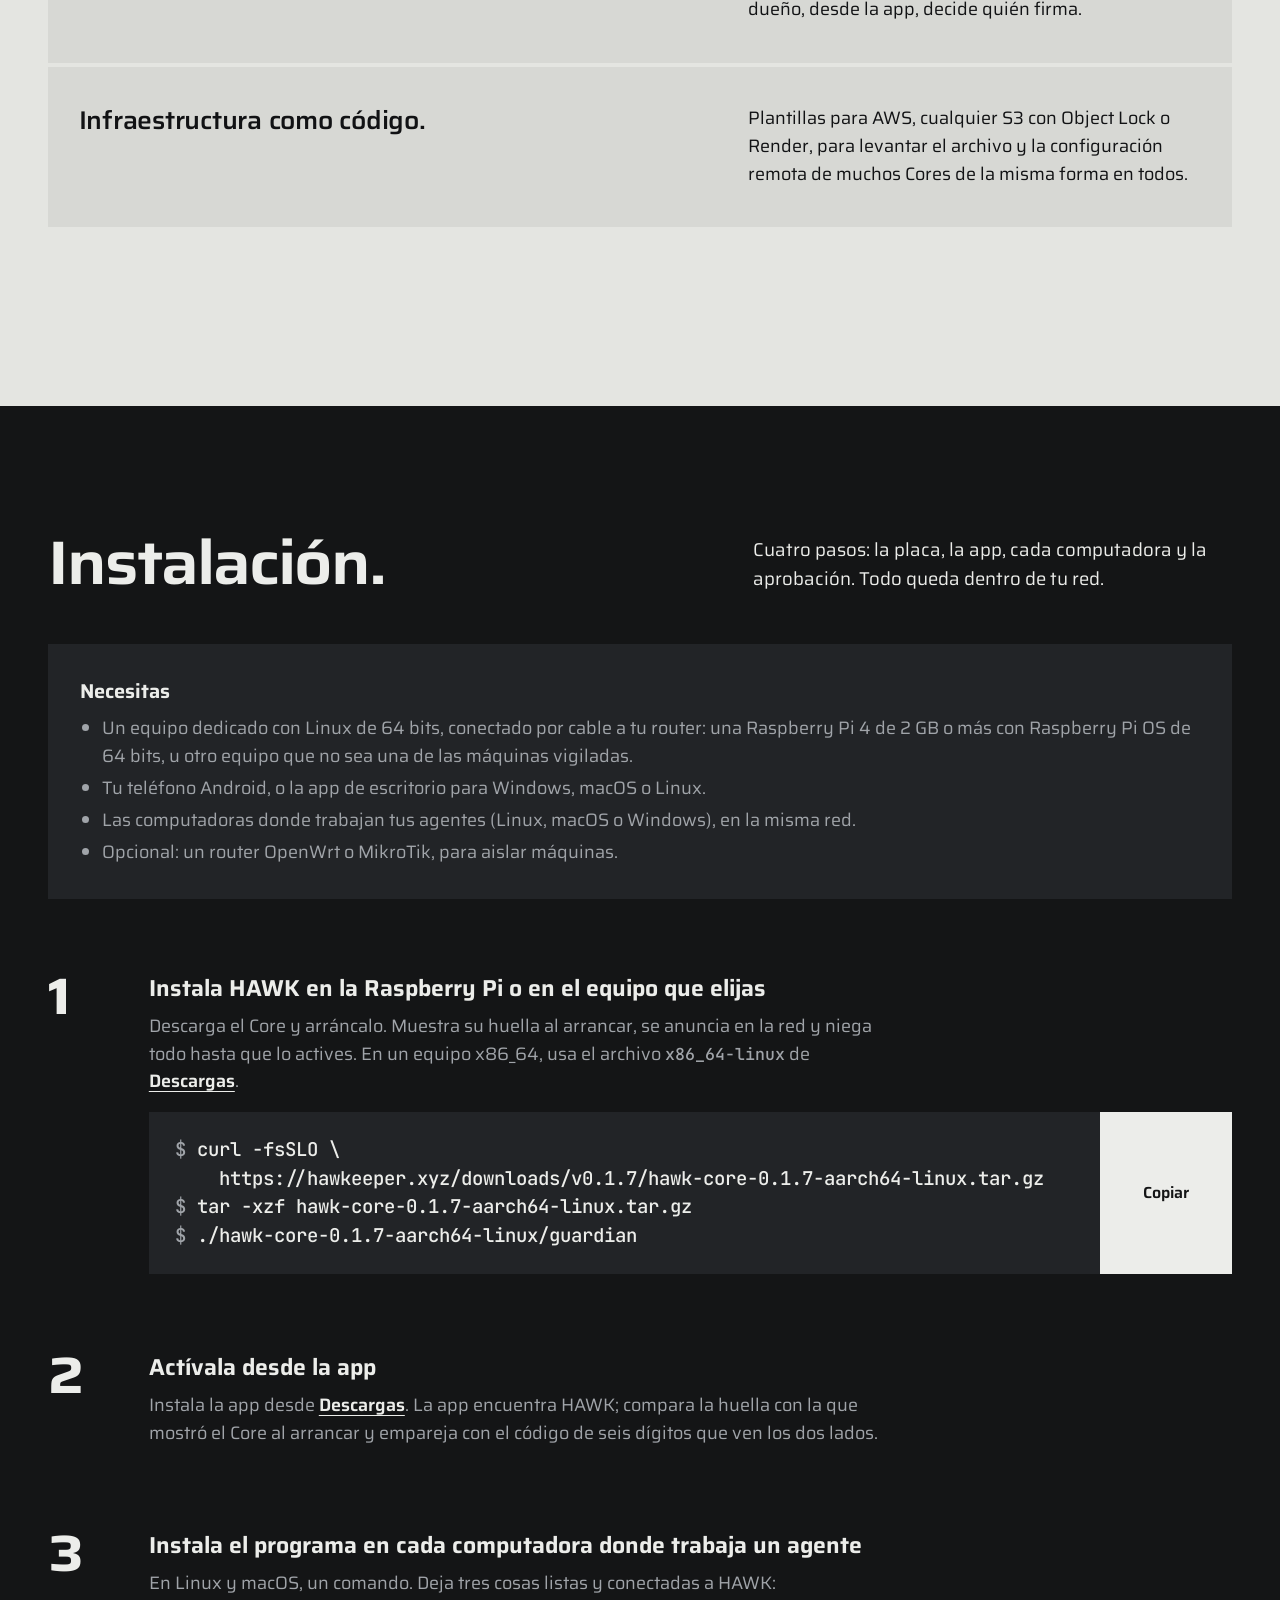
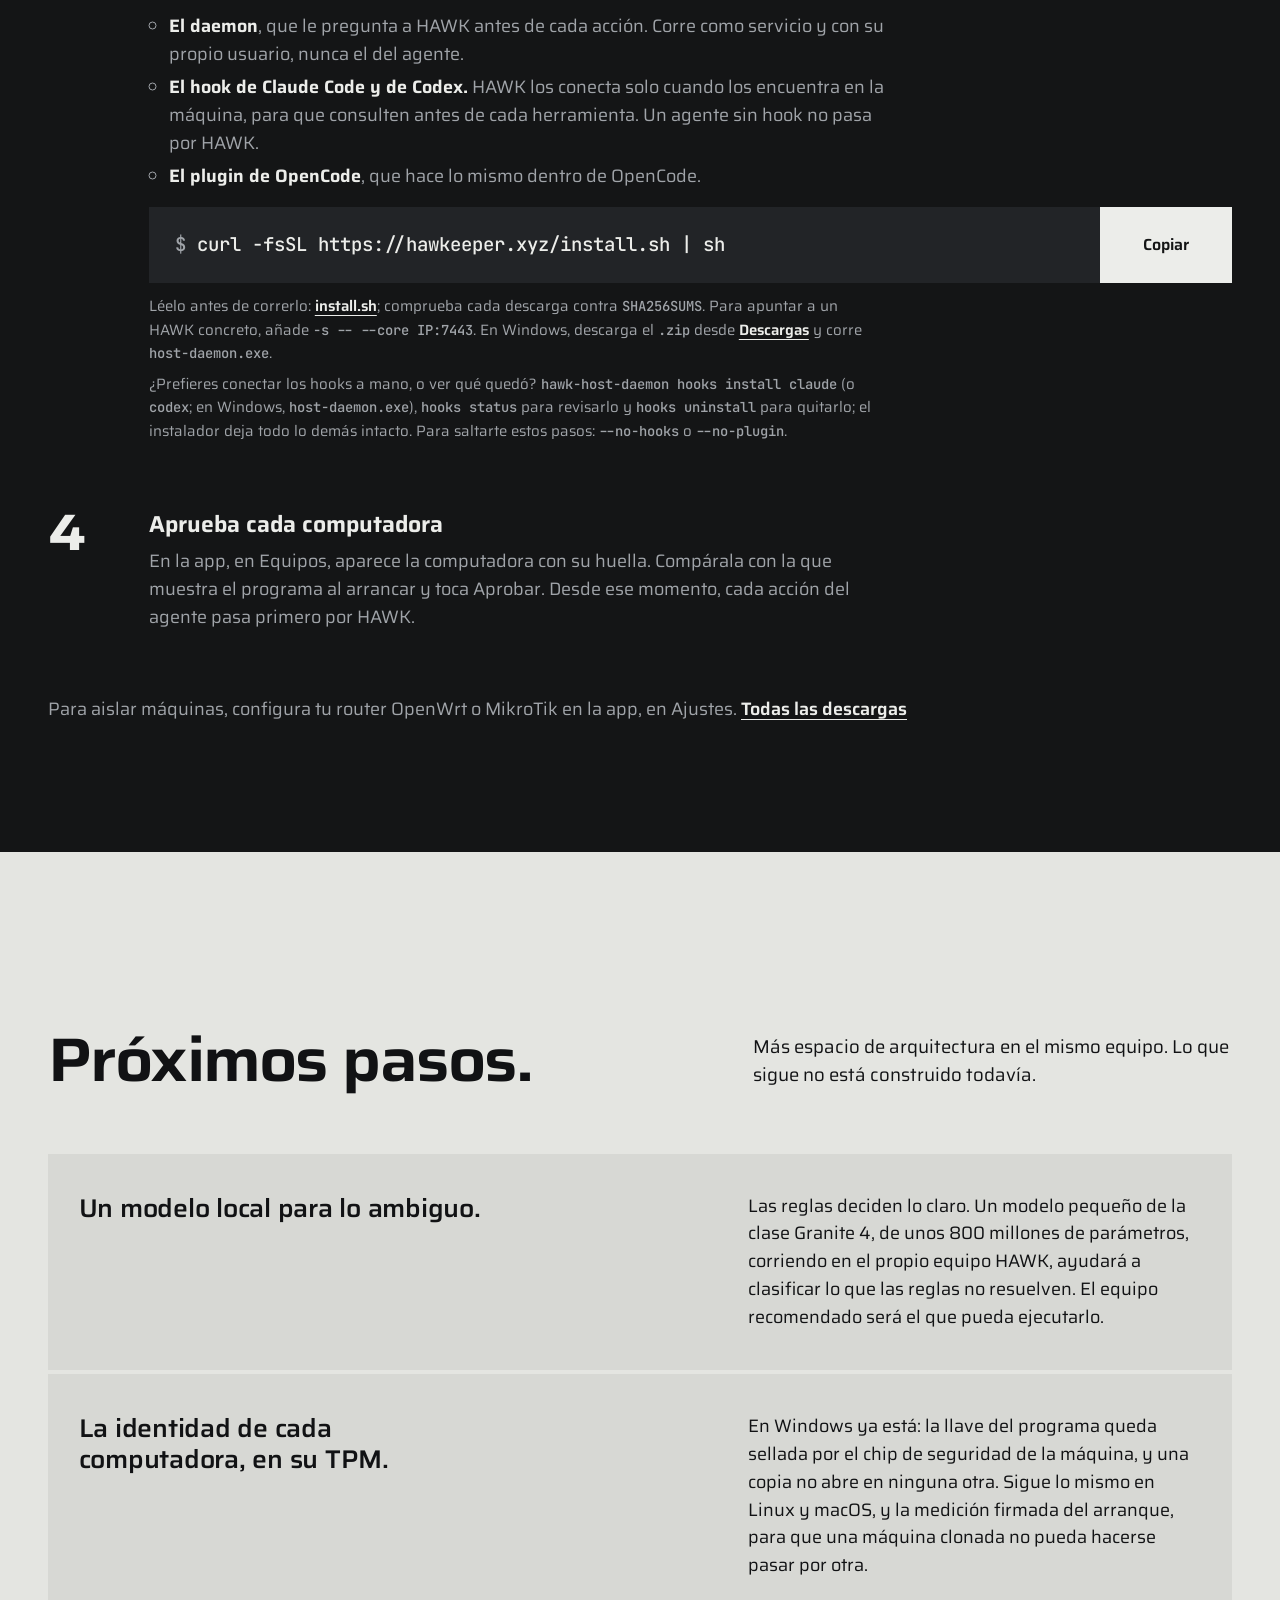
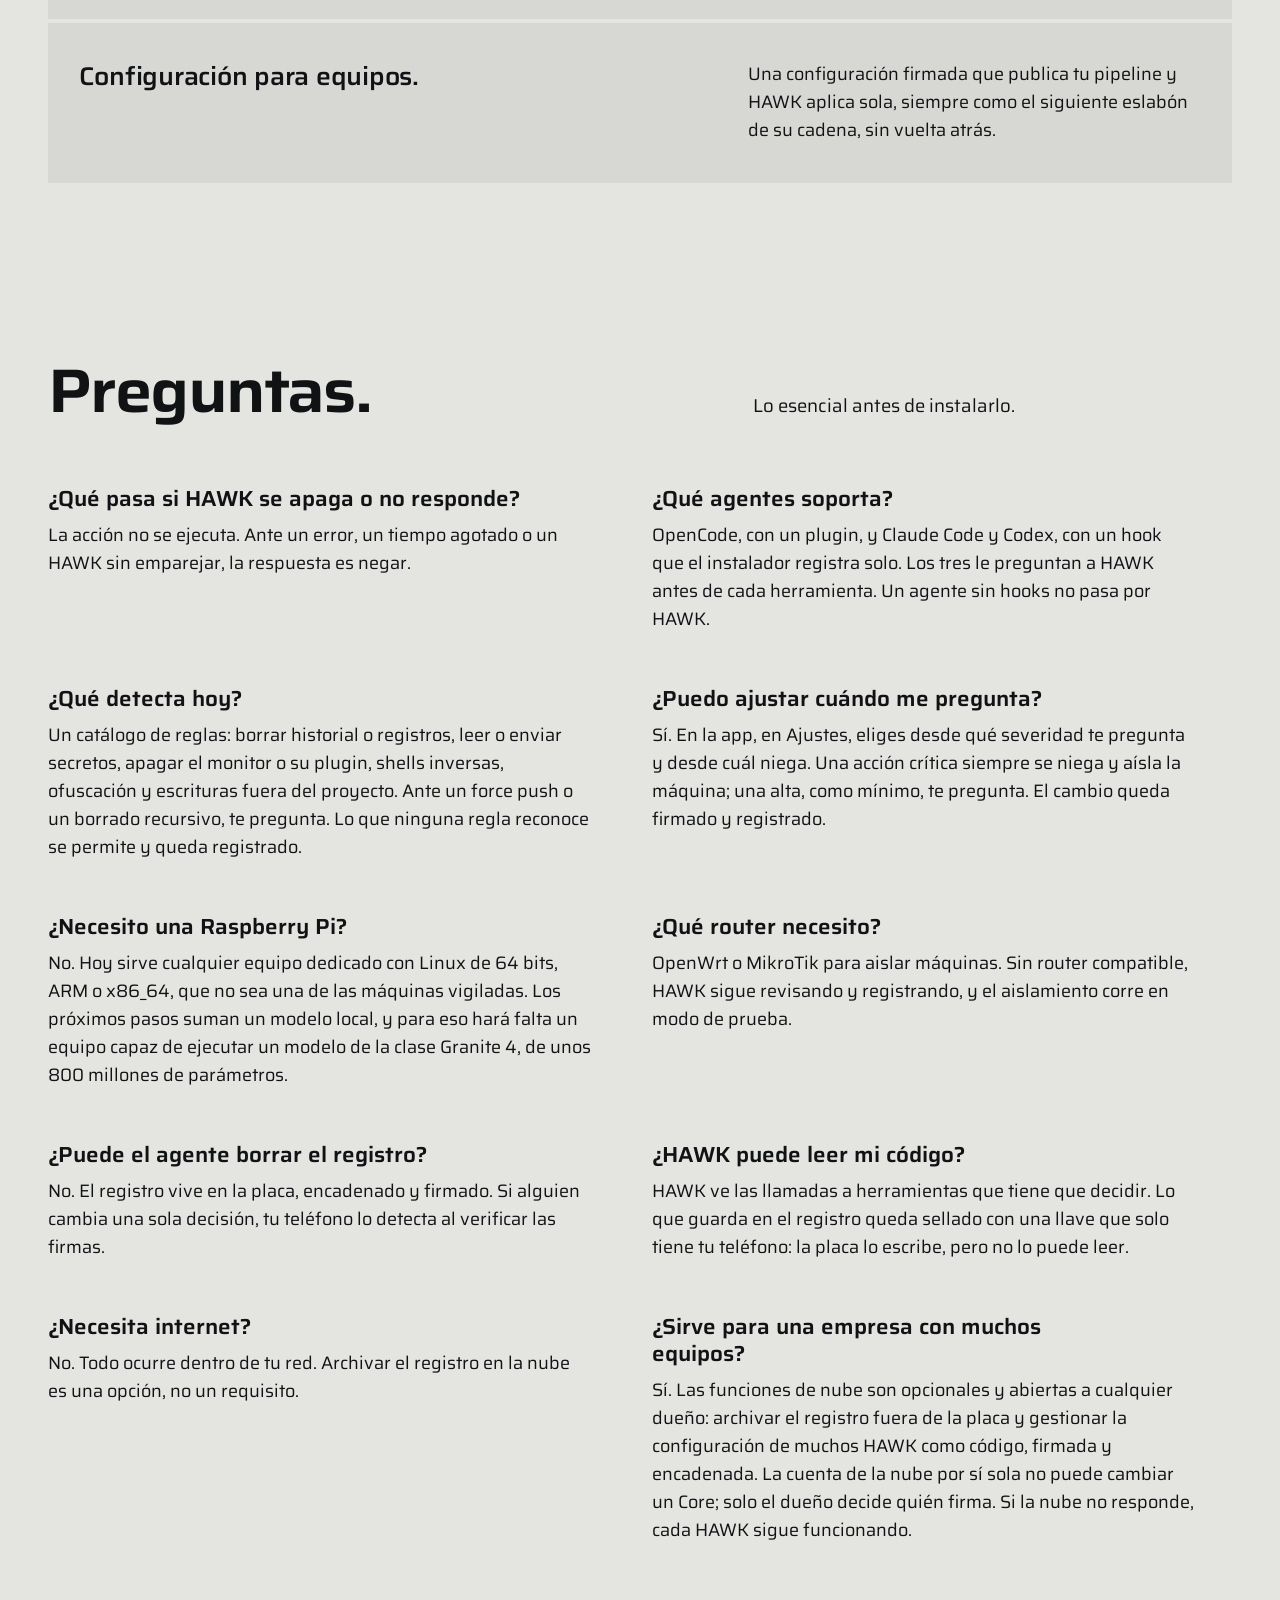
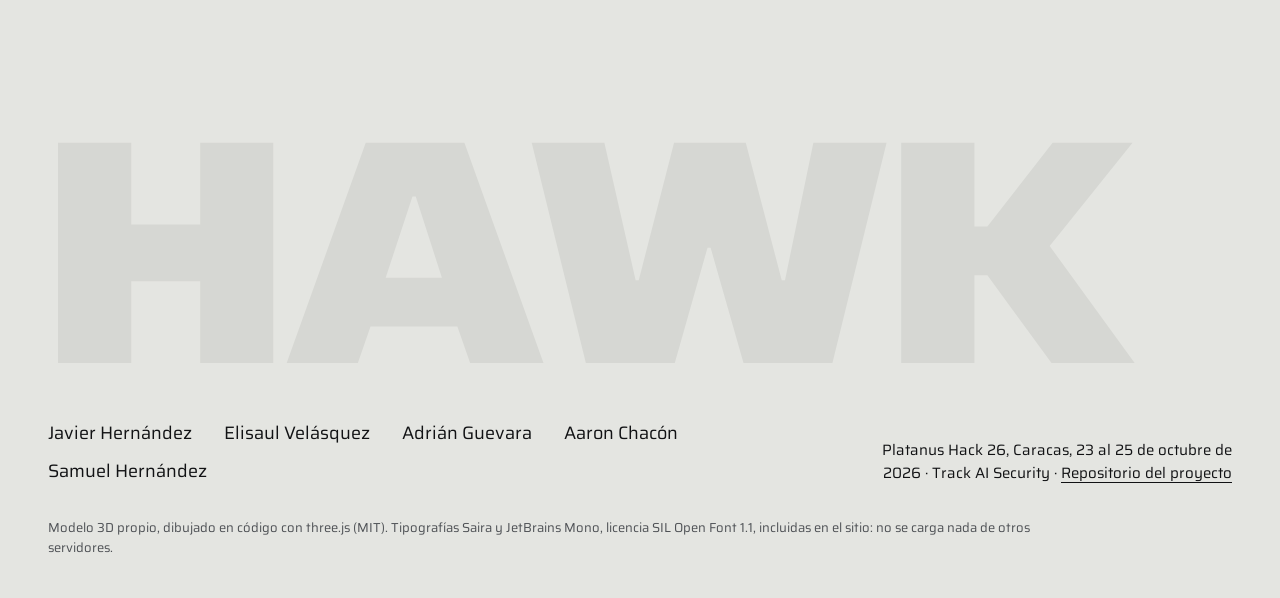
==== commit 99547ca1: "chore: installer and landing on 0.1.7 0.1.7 (the daemon's key sealed by the TPM on Windows) was buil" ====
--- a/misc/landing/index.html
+++ b/misc/landing/index.html
@@ -624,9 +624,9 @@
           <p>Descarga el Core y arráncalo. Muestra su huella al arrancar, se anuncia en la red y niega todo hasta que lo actives. En un equipo x86_64, usa el archivo <code>x86_64-linux</code> de <a href="downloads/">Descargas</a>.</p>
           <div class="cmd">
             <pre><span class="q">$</span> curl -fsSLO \
-    https://hawkeeper.xyz/downloads/v0.1.6/hawk-core-0.1.6-aarch64-linux.tar.gz
-<span class="q">$</span> tar -xzf hawk-core-0.1.6-aarch64-linux.tar.gz
-<span class="q">$</span> ./hawk-core-0.1.6-aarch64-linux/guardian</pre>
+    https://hawkeeper.xyz/downloads/v0.1.7/hawk-core-0.1.7-aarch64-linux.tar.gz
+<span class="q">$</span> tar -xzf hawk-core-0.1.7-aarch64-linux.tar.gz
+<span class="q">$</span> ./hawk-core-0.1.7-aarch64-linux/guardian</pre>
             <button class="copy" type="button">Copiar</button>
           </div>
         </li>
